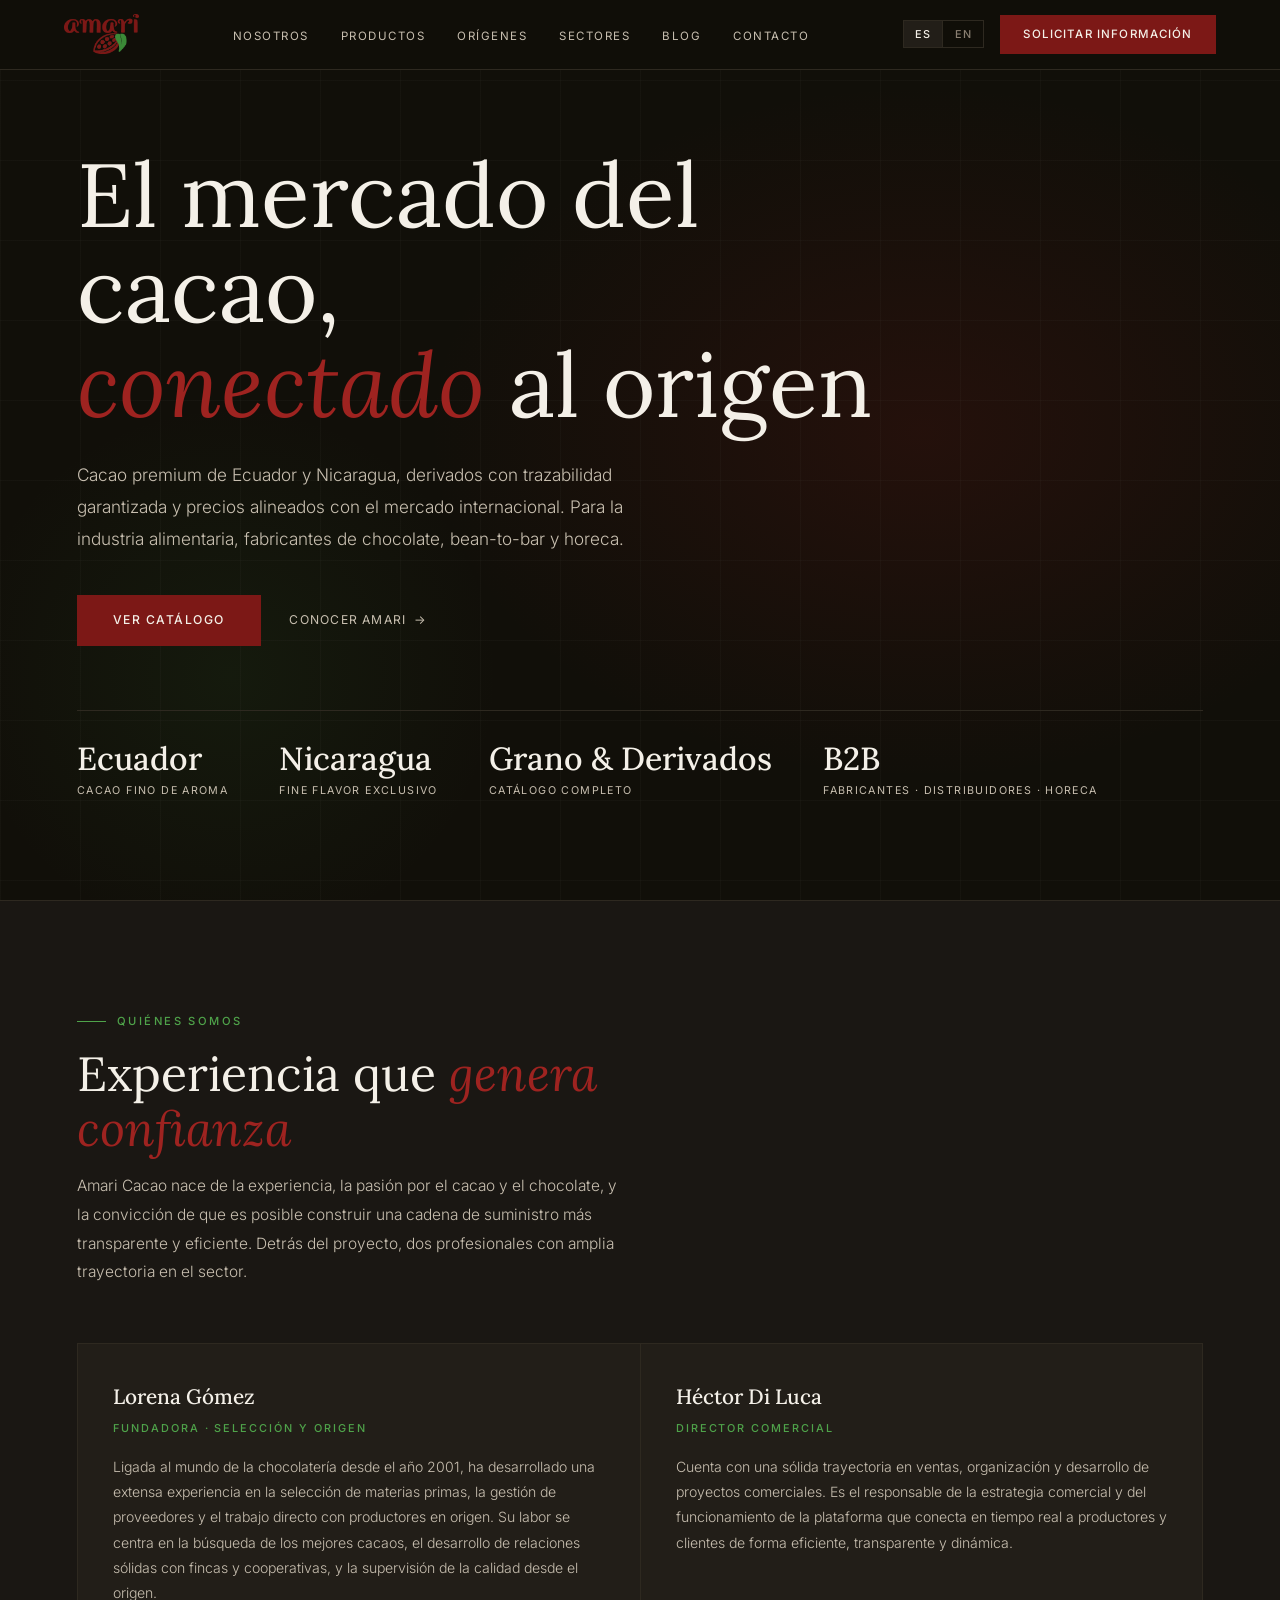
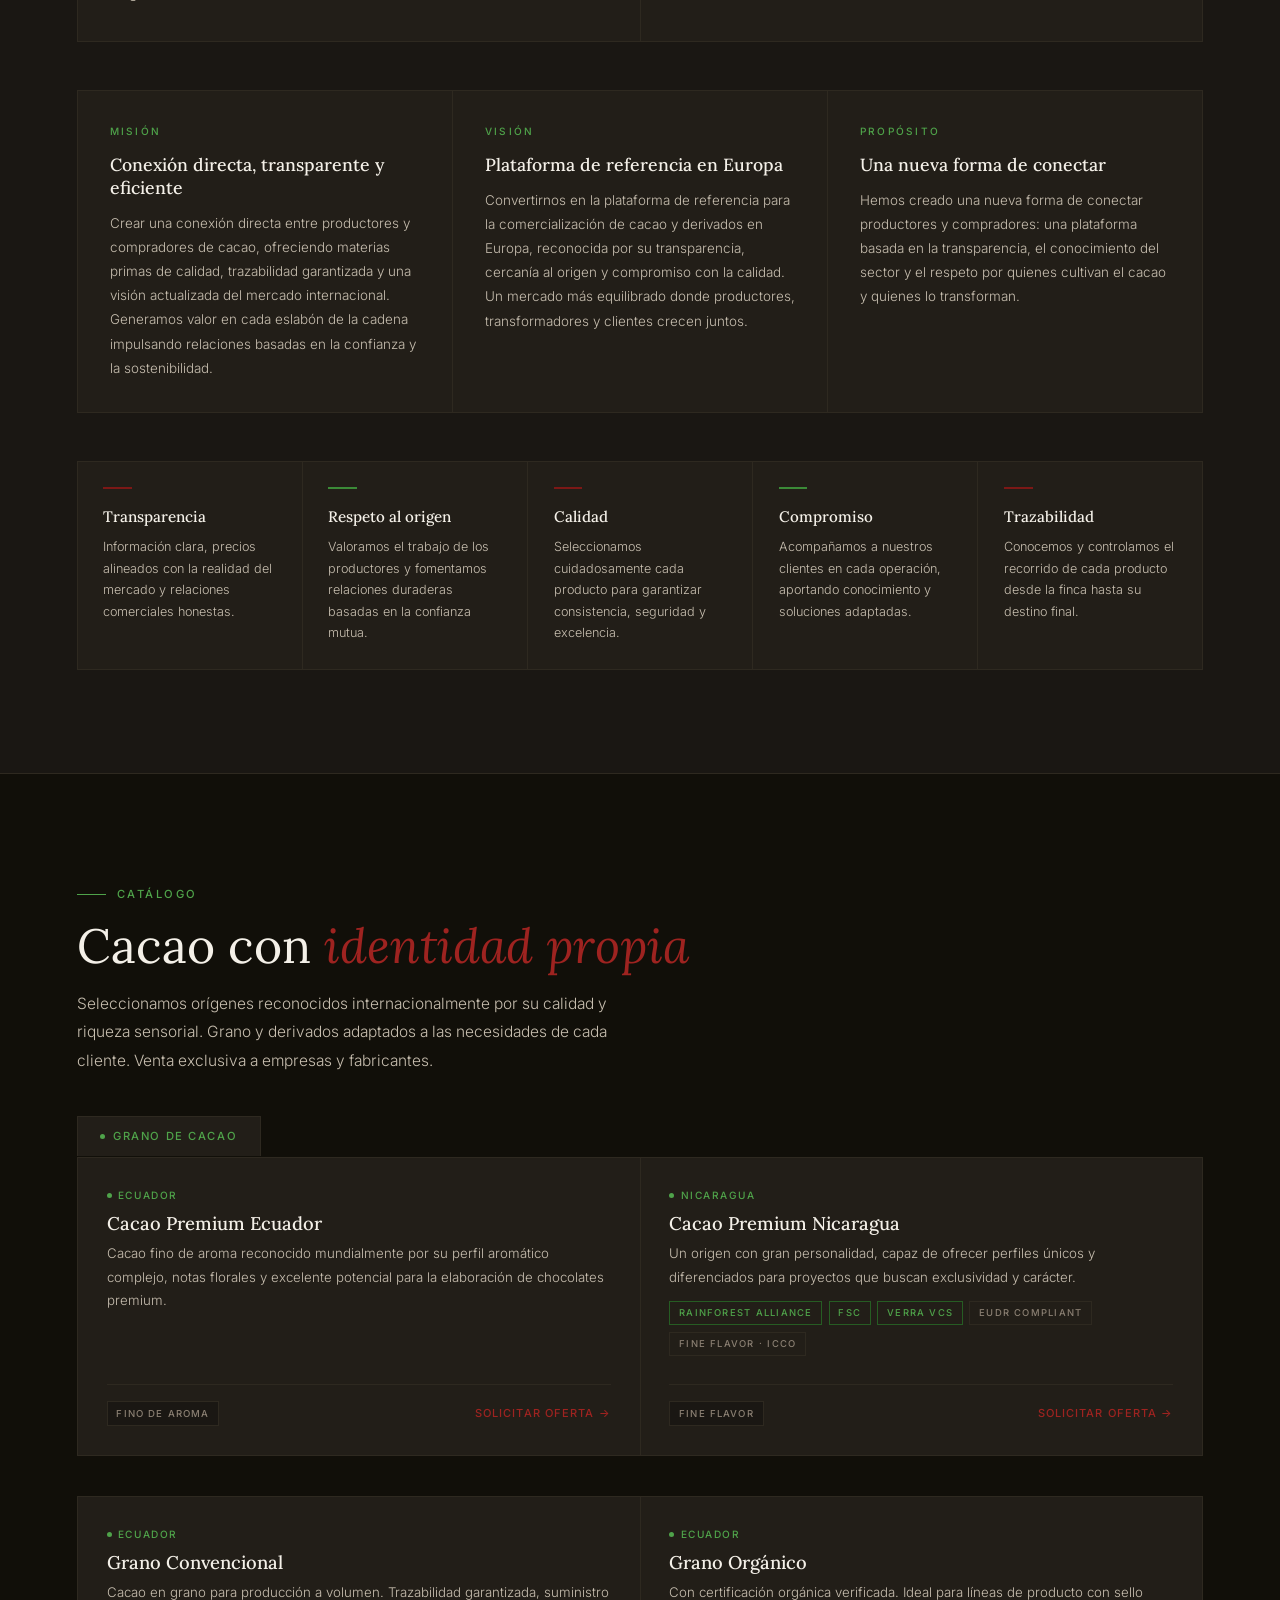
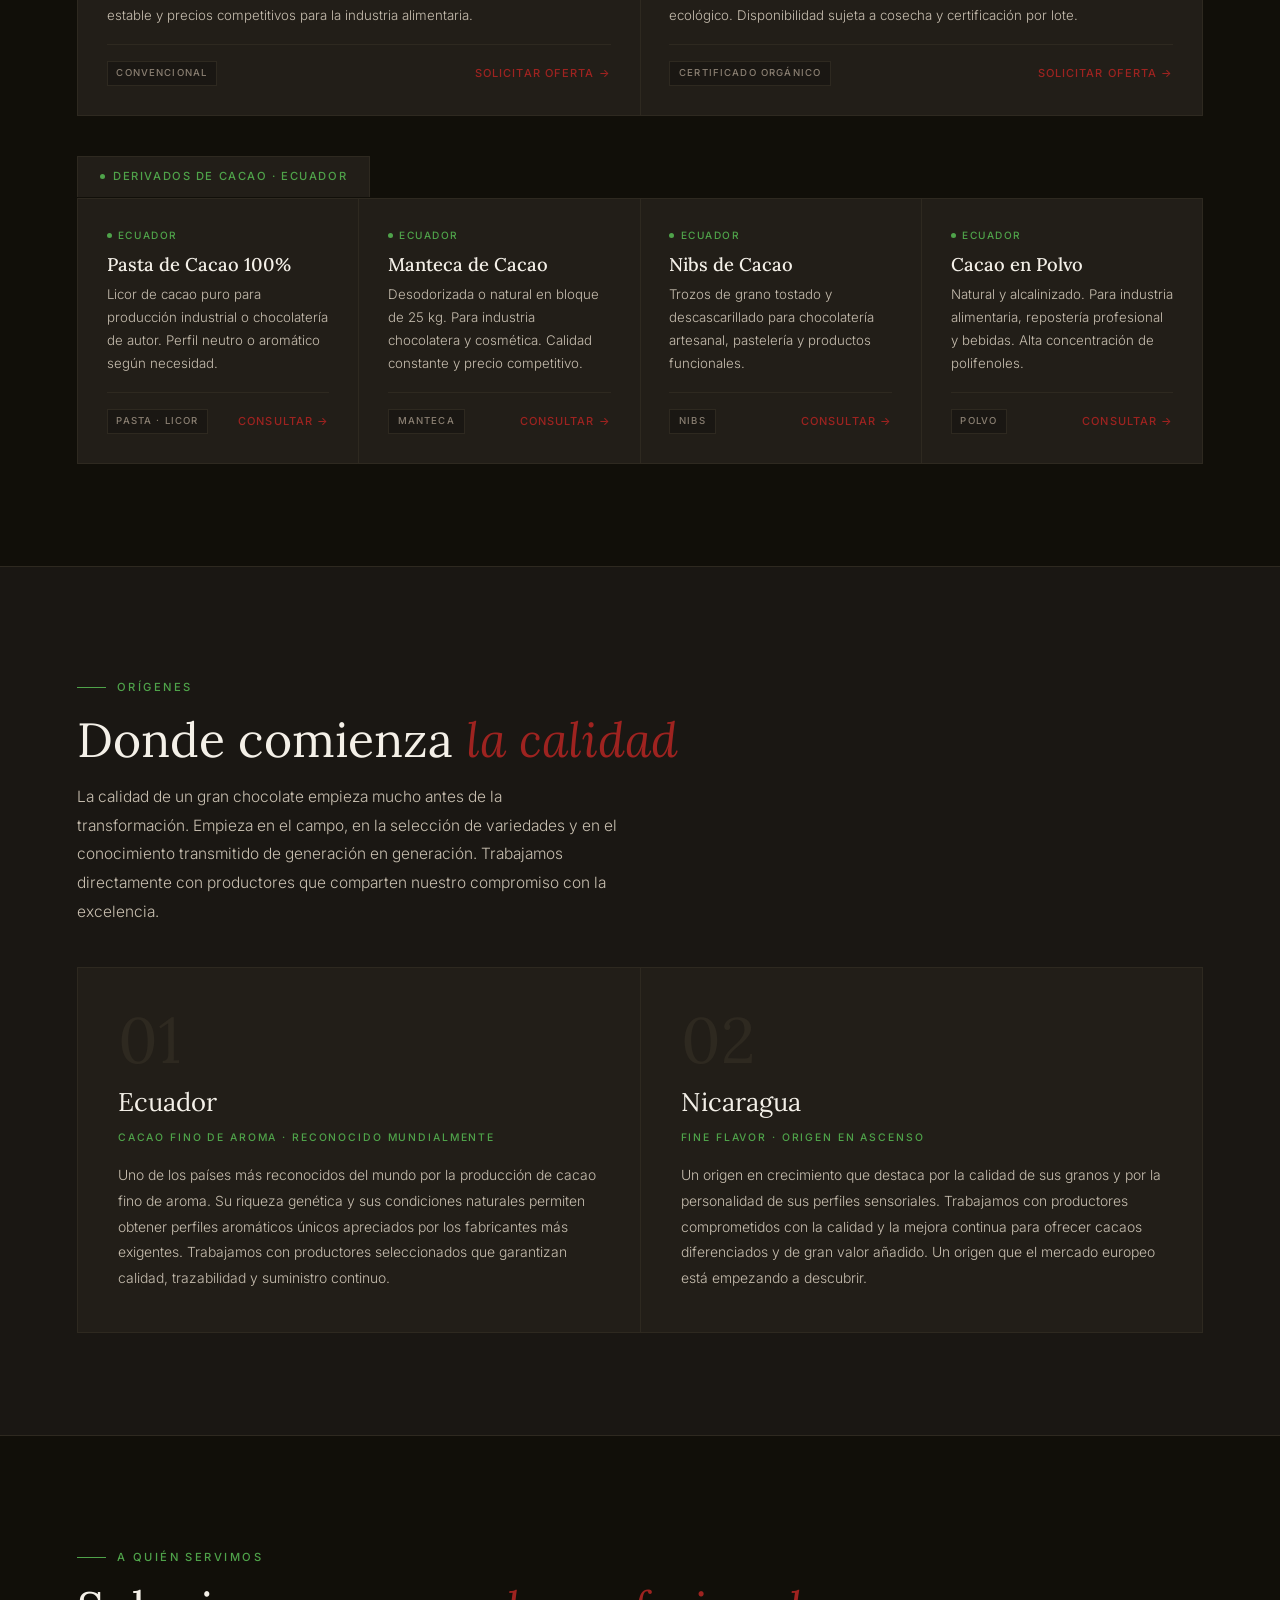
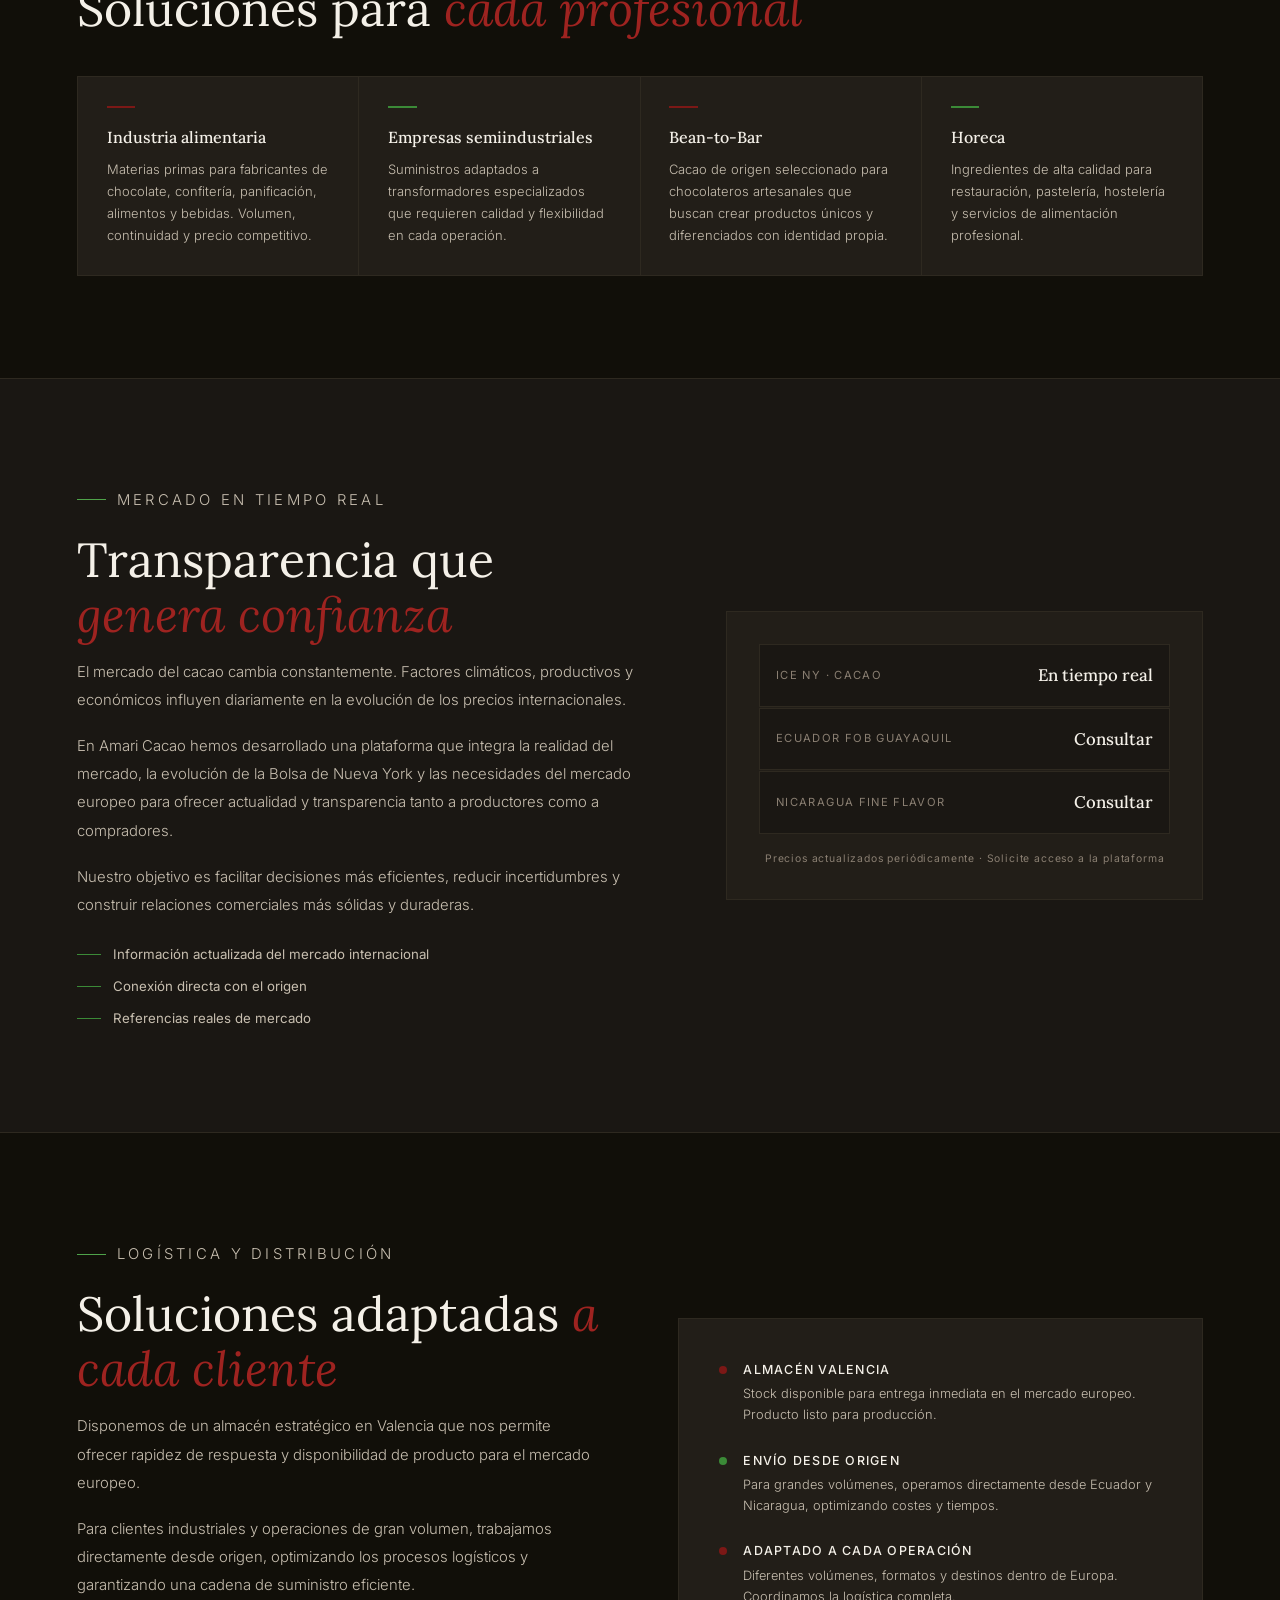
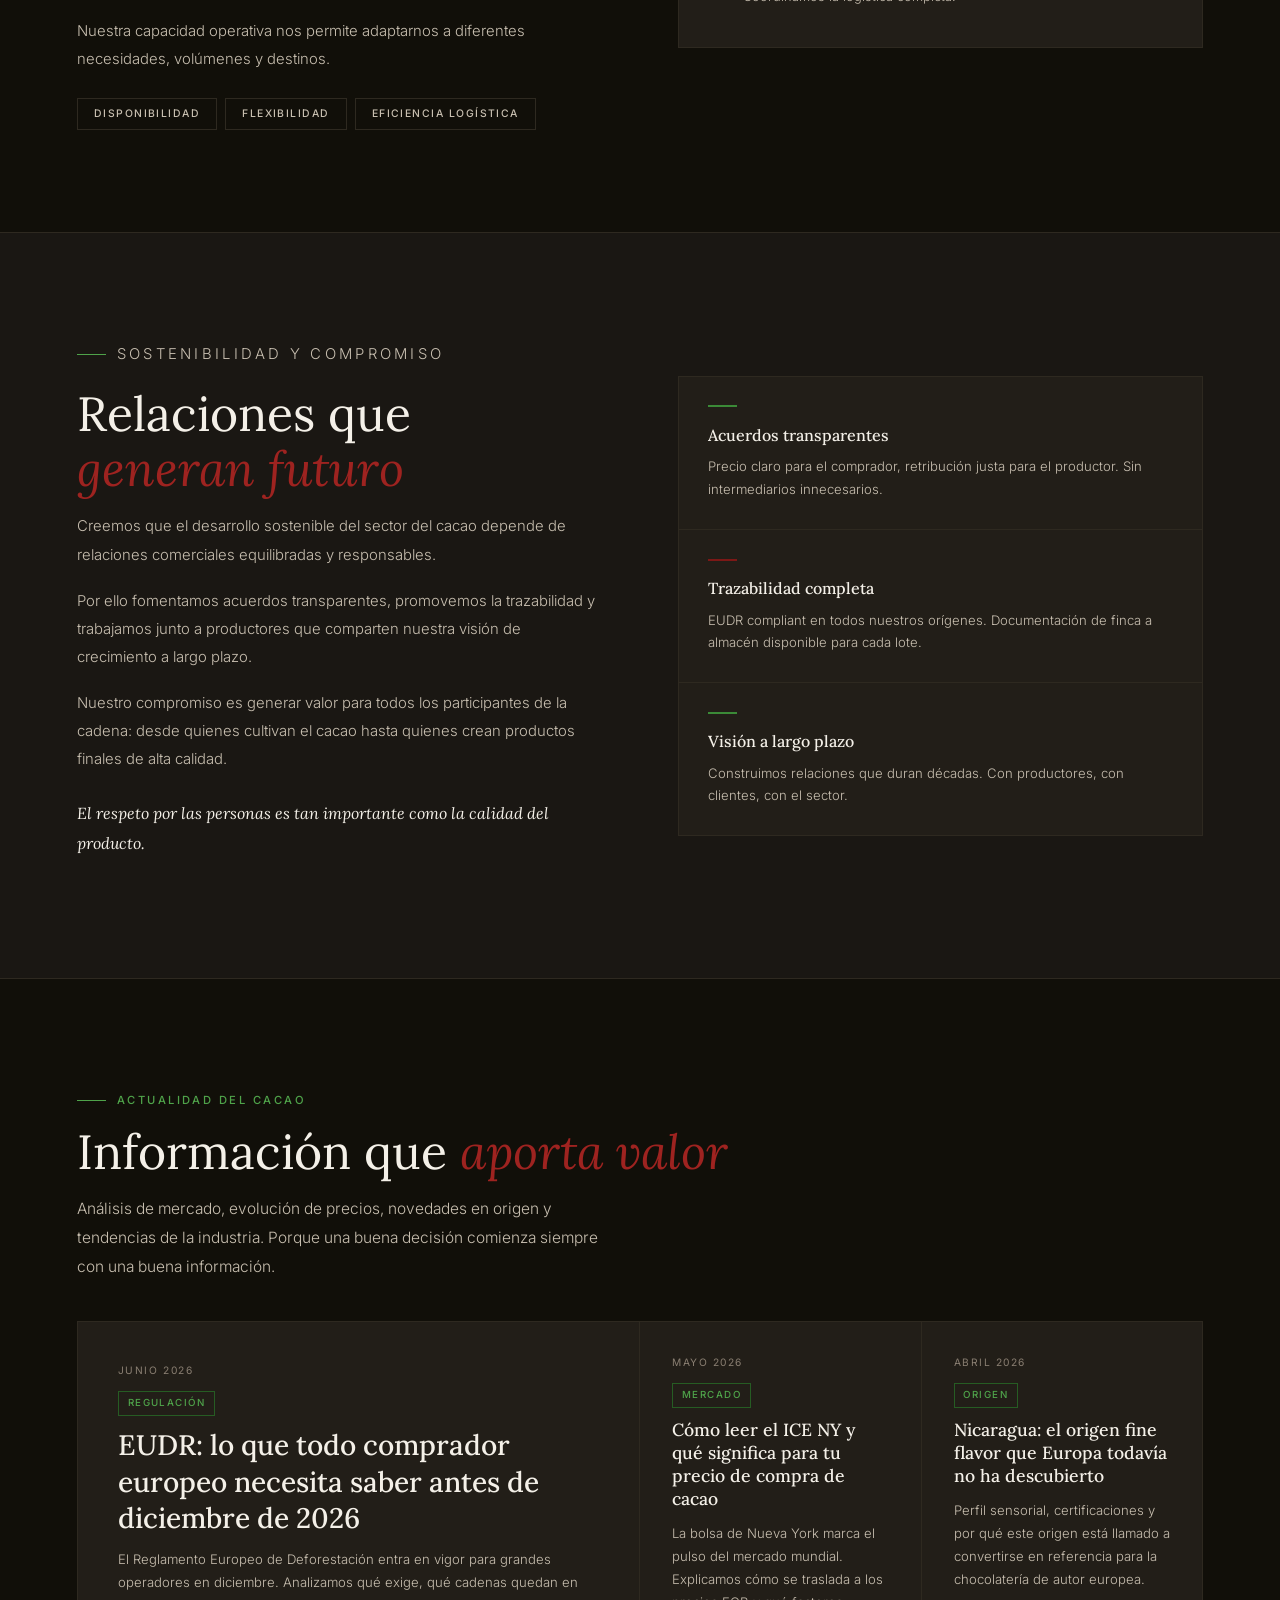
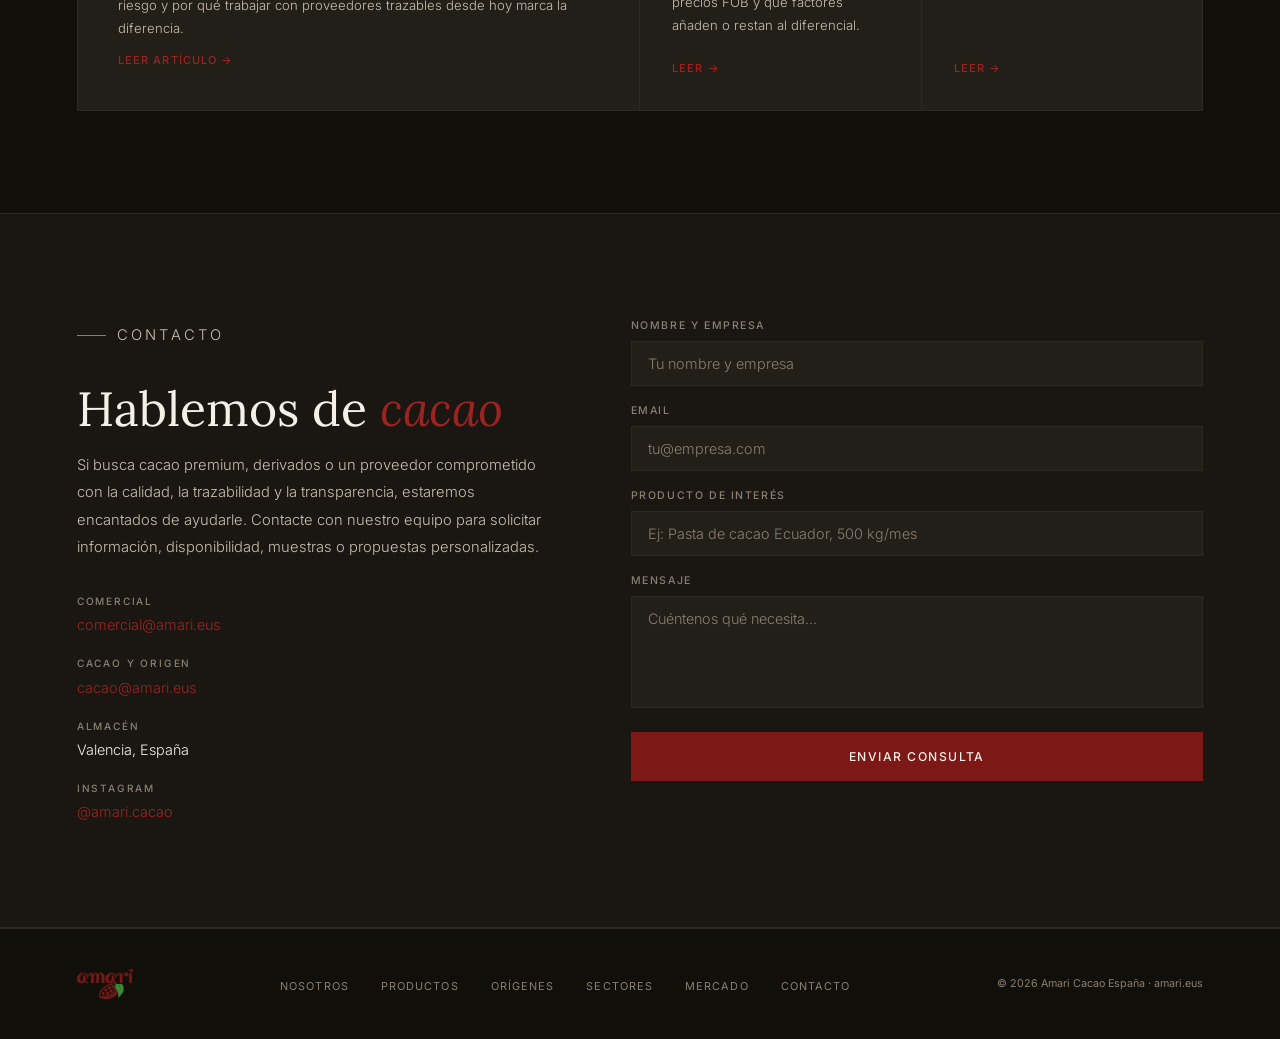
==== index.html @ 9e73a33e "Update index.html" ====
<!DOCTYPE html>
<html lang="es">
<head>
  <meta charset="UTF-8" />
  <meta name="viewport" content="width=device-width, initial-scale=1.0" />
  <title>Amari Cacao — El mercado del cacao, conectado al origen</title>
  <link rel="preconnect" href="https://fonts.googleapis.com" />
  <link rel="preconnect" href="https://fonts.gstatic.com" crossorigin />
  <link href="https://fonts.googleapis.com/css2?family=Lora:ital,wght@0,400;0,500;0,600;1,400;1,500&family=Inter:wght@300;400;500&display=swap" rel="stylesheet" />
  <style>
    :root {
      --rojo:   #7c1816;
      --rojo-v: #9e2320;
      --verde:  #3b8a37;
      --verde-v:#4fa34a;
      --verde-d:#265c23;
      --bg1:    #110f09;
      --bg2:    #1a1713;
      --bg3:    #221e18;
      --br:     #2e2920;
      --t1:     #f4f0e8;
      --t2:     #c8bfb0;
      --t3:     #8a7f72;
      --serif:  'Lora', Georgia, serif;
      --sans:   'Inter', system-ui, sans-serif;
    }
    html,body{margin:0;padding:0;background-color:#110f09!important;color:#f4f0e8;font-family:'Inter',system-ui,sans-serif;font-size:16px;line-height:1.7;-webkit-font-smoothing:antialiased;}
    *,*::before,*::after{box-sizing:border-box;margin:0;padding:0;}
    html{scroll-behavior:smooth;}
    img{display:block;max-width:100%;}
    a{color:inherit;text-decoration:none;}

    /* NAV */
    nav{position:fixed;top:0;left:0;right:0;z-index:100;display:flex;align-items:center;justify-content:space-between;padding:0.9rem clamp(1.5rem,5vw,4rem);background-color:rgba(17,15,9,0.96);backdrop-filter:blur(14px);-webkit-backdrop-filter:blur(14px);border-bottom:1px solid #2e2920;}
    .nav-logo img{height:40px;width:auto;}
    .nav-links{display:flex;gap:2rem;list-style:none;}
    .nav-links a{font-size:0.72rem;font-weight:400;letter-spacing:0.13em;text-transform:uppercase;color:#c8bfb0;transition:color 0.2s;}
    .nav-links a:hover{color:#f4f0e8;}
    .nav-right{display:flex;align-items:center;gap:1rem;}
    .nav-cta{font-size:0.72rem;font-weight:500;letter-spacing:0.1em;text-transform:uppercase;padding:0.55rem 1.4rem;background-color:#7c1816;color:#f4f0e8;border:1px solid #7c1816;transition:background-color 0.2s;cursor:pointer;}
    .nav-cta:hover{background-color:#9e2320;border-color:#9e2320;}

    /* LANG TOGGLE */
    .lang-toggle{display:flex;align-items:center;gap:0;border:1px solid #2e2920;overflow:hidden;}
    .lang-btn{font-size:0.68rem;font-weight:500;letter-spacing:0.1em;padding:0.38rem 0.7rem;background:transparent;color:#8a7f72;border:none;cursor:pointer;font-family:'Inter',system-ui,sans-serif;transition:color 0.15s,background-color 0.15s;}
    .lang-btn.active{background:#221e18;color:#f4f0e8;}
    .lang-btn:first-child{border-right:1px solid #2e2920;}

    /* HERO */
    #hero{min-height:100vh;display:grid;place-items:center;padding:8rem clamp(1.5rem,6vw,6rem) 5rem;background-color:#110f09;position:relative;overflow:hidden;}
    #hero::before{content:'';position:absolute;inset:0;background:radial-gradient(ellipse 55% 55% at 72% 48%,rgba(124,24,22,0.18) 0%,transparent 70%),radial-gradient(ellipse 35% 50% at 18% 75%,rgba(59,138,55,0.09) 0%,transparent 60%);pointer-events:none;}
    #hero::after{content:'';position:absolute;inset:0;background-image:linear-gradient(rgba(244,240,232,0.022) 1px,transparent 1px),linear-gradient(90deg,rgba(244,240,232,0.022) 1px,transparent 1px);background-size:80px 80px;pointer-events:none;}
    .hero-in{position:relative;z-index:1;max-width:1200px;width:100%;}
    .eyebrow{display:inline-flex;align-items:center;gap:0.7rem;font-size:0.7rem;font-weight:500;letter-spacing:0.22em;text-transform:uppercase;color:#4fa34a;margin-bottom:0.9rem;}
    .eyebrow::before{content:'';display:block;width:1.8rem;height:1px;background:#4fa34a;}
    h1{font-family:'Lora',Georgia,serif;font-size:clamp(2.8rem,7vw,6rem);font-weight:400;line-height:1.06;color:#f4f0e8;margin-bottom:1.6rem;max-width:16ch;}
    h1 em{font-style:italic;color:#9e2320;}
    .hero-sub{font-size:clamp(0.95rem,1.4vw,1.08rem);font-weight:300;color:#c8bfb0;max-width:52ch;line-height:1.85;margin-bottom:2.5rem;}
    .hero-btns{display:flex;align-items:center;gap:1.8rem;flex-wrap:wrap;margin-bottom:4rem;}
    .btn-p{display:inline-block;font-size:0.76rem;font-weight:500;letter-spacing:0.12em;text-transform:uppercase;padding:0.9rem 2.2rem;background-color:#7c1816;color:#f4f0e8;border:1px solid #7c1816;transition:background-color 0.2s;cursor:pointer;}
    .btn-p:hover{background-color:#9e2320;border-color:#9e2320;}
    .btn-s{display:inline-flex;align-items:center;gap:0.5rem;font-size:0.76rem;font-weight:400;letter-spacing:0.1em;text-transform:uppercase;color:#c8bfb0;transition:color 0.2s;}
    .btn-s:hover{color:#f4f0e8;}
    .btn-s::after{content:'→';}
    .hero-datos{display:flex;gap:clamp(2rem,4vw,4rem);padding-top:2rem;border-top:1px solid #2e2920;flex-wrap:wrap;}
    .dato-n{font-family:'Lora',Georgia,serif;font-size:clamp(1.4rem,2.5vw,2rem);font-weight:500;color:#f4f0e8;line-height:1;}
    .dato-l{font-size:0.67rem;font-weight:400;letter-spacing:0.13em;text-transform:uppercase;color:#c8bfb0;margin-top:0.4rem;}

    /* LAYOUT */
    section{padding:clamp(4rem,8vw,7rem) clamp(1.5rem,6vw,6rem);}
    .inn{max-width:1200px;margin:0 auto;}
    .st{font-family:'Lora',Georgia,serif;font-size:clamp(1.9rem,3.8vw,3rem);font-weight:400;line-height:1.15;color:#f4f0e8;margin-bottom:1rem;}
    .st em{font-style:italic;color:#9e2320;}
    .sb{font-size:0.97rem;font-weight:300;color:#c8bfb0;max-width:54ch;line-height:1.85;margin-bottom:2.5rem;}

    /* QUIÉNES SOMOS */
    #quienes{background-color:#1a1713;border-top:1px solid #2e2920;border-bottom:1px solid #2e2920;}
    .equipo-grid{display:grid;grid-template-columns:1fr 1fr;gap:1px;background:#2e2920;border:1px solid #2e2920;margin-bottom:3rem;}
    .equipo-card{background:#221e18;padding:2.2rem;}
    .equipo-nombre{font-family:'Lora',Georgia,serif;font-size:1.3rem;font-weight:500;color:#f4f0e8;margin-bottom:0.3rem;}
    .equipo-rol{font-size:0.68rem;font-weight:500;letter-spacing:0.18em;text-transform:uppercase;color:#4fa34a;margin-bottom:1rem;}
    .equipo-bio{font-size:0.88rem;font-weight:300;color:#c8bfb0;line-height:1.8;}
    .mvv-grid{display:grid;grid-template-columns:repeat(3,1fr);gap:1px;background:#2e2920;border:1px solid #2e2920;margin-bottom:3rem;}
    .mvv-card{background:#221e18;padding:2rem;}
    .mvv-tag{font-size:0.63rem;font-weight:500;letter-spacing:0.22em;text-transform:uppercase;color:#4fa34a;margin-bottom:0.85rem;display:block;}
    .mvv-card h3{font-family:'Lora',Georgia,serif;font-size:1.1rem;font-weight:500;color:#f4f0e8;margin-bottom:0.7rem;line-height:1.3;}
    .mvv-card p{font-size:0.84rem;font-weight:300;color:#c8bfb0;line-height:1.8;}
    .valores-grid{display:grid;grid-template-columns:repeat(5,1fr);gap:1px;background:#2e2920;border:1px solid #2e2920;}
    .valor{background:#221e18;padding:1.6rem;}
    .valor-line{width:1.8rem;height:2px;margin-bottom:0.9rem;}
    .valor h4{font-family:'Lora',Georgia,serif;font-size:0.95rem;font-weight:500;color:#f4f0e8;margin-bottom:0.4rem;}
    .valor p{font-size:0.79rem;font-weight:300;color:#c8bfb0;line-height:1.7;}

    /* PRODUCTOS */
    #productos{background-color:#110f09;}
    .prod-label{padding:0.65rem 1.4rem;font-size:0.7rem;font-weight:500;letter-spacing:0.14em;text-transform:uppercase;color:#4fa34a;background:#221e18;display:inline-flex;align-items:center;gap:0.5rem;border:1px solid #2e2920;border-bottom:none;}
    .prod-label::before{content:'';display:block;width:5px;height:5px;border-radius:50%;background:#4fa34a;}
    .prod-grid{display:grid;gap:1px;background:#2e2920;border:1px solid #2e2920;}
    .prod-grid-2{grid-template-columns:repeat(2,1fr);}
    .prod-grid-4{grid-template-columns:repeat(4,1fr);}
    .prod-card{background:#221e18;display:flex;flex-direction:column;padding:1.8rem;transition:background-color 0.2s;}
    .prod-card:hover{background:#2c261f;}
    .prod-origen{display:inline-flex;align-items:center;gap:0.4rem;font-size:0.63rem;font-weight:500;letter-spacing:0.15em;text-transform:uppercase;color:#4fa34a;margin-bottom:0.5rem;}
    .prod-origen::before{content:'';display:block;width:5px;height:5px;border-radius:50%;background:#4fa34a;}
    .prod-nombre{font-family:'Lora',Georgia,serif;font-size:1.15rem;font-weight:500;color:#f4f0e8;line-height:1.2;margin-bottom:0.5rem;}
    .prod-desc{font-size:0.83rem;font-weight:300;color:#c8bfb0;line-height:1.75;flex:1;}
    .prod-certs{display:flex;flex-wrap:wrap;gap:0.4rem;margin:0.75rem 0;}
    .cert{font-size:0.59rem;font-weight:500;letter-spacing:0.13em;text-transform:uppercase;padding:0.2rem 0.55rem;border:1px solid #2e2920;color:#8a7f72;}
    .cert.v{border-color:#265c23;color:#4fa34a;}
    .prod-foot{display:flex;align-items:center;justify-content:space-between;margin-top:1rem;padding-top:1rem;border-top:1px solid #2e2920;}
    .prod-tag{font-size:0.6rem;font-weight:500;letter-spacing:0.12em;text-transform:uppercase;color:#8a7f72;background:#1a1713;padding:0.22rem 0.55rem;border:1px solid #2e2920;}
    .prod-link{font-size:0.69rem;font-weight:500;letter-spacing:0.1em;text-transform:uppercase;color:#9e2320;transition:color 0.2s;}
    .prod-link:hover{color:#f4f0e8;}
    .mb1{margin-bottom:1px;}
    .mb3{margin-bottom:2.5rem;}

    /* ORÍGENES */
    #origenes{background-color:#1a1713;border-top:1px solid #2e2920;border-bottom:1px solid #2e2920;}
    .origenes-grid{display:grid;grid-template-columns:1fr 1fr;gap:1px;background:#2e2920;border:1px solid #2e2920;}
    .origen-card{background:#221e18;padding:2.5rem;}
    .origen-num{font-family:'Lora',Georgia,serif;font-size:4rem;font-weight:300;color:#2e2920;line-height:1;margin-bottom:0.5rem;}
    .origen-pais{font-family:'Lora',Georgia,serif;font-size:1.6rem;font-weight:400;color:#f4f0e8;margin-bottom:0.4rem;}
    .origen-tag{font-size:0.65rem;font-weight:500;letter-spacing:0.18em;text-transform:uppercase;color:#4fa34a;margin-bottom:1rem;display:block;}
    .origen-desc{font-size:0.87rem;font-weight:300;color:#c8bfb0;line-height:1.85;}

    /* SECTORES */
    #sectores{background-color:#110f09;}
    .sectores-grid{display:grid;grid-template-columns:repeat(4,1fr);gap:1px;background:#2e2920;border:1px solid #2e2920;}
    .sector{background:#221e18;padding:1.8rem;}
    .sector-line{width:1.8rem;height:2px;margin-bottom:1rem;}
    .sector h4{font-family:'Lora',Georgia,serif;font-size:1rem;font-weight:500;color:#f4f0e8;margin-bottom:0.4rem;}
    .sector p{font-size:0.81rem;font-weight:300;color:#c8bfb0;line-height:1.7;}

    /* MERCADO */
    #mercado{background-color:#1a1713;border-top:1px solid #2e2920;border-bottom:1px solid #2e2920;}
    .mercado-grid{display:grid;grid-template-columns:1.2fr 1fr;gap:clamp(2rem,6vw,5rem);align-items:center;}
    .mercado-txt p{font-size:0.93rem;font-weight:300;color:#c8bfb0;line-height:1.9;margin-bottom:1.1rem;}
    .mercado-bullets{display:flex;flex-direction:column;gap:0.6rem;margin-top:1.5rem;}
    .mercado-bullet{display:flex;align-items:center;gap:0.75rem;font-size:0.83rem;font-weight:400;color:#c8bfb0;}
    .mercado-bullet::before{content:'';display:block;width:1.5rem;height:1px;background:#3b8a37;flex-shrink:0;}
    .mercado-visual{background:#221e18;border:1px solid #2e2920;padding:2rem;}
    .ticker-row{display:flex;align-items:center;justify-content:space-between;padding:1rem;background:#1a1713;border:1px solid #2e2920;margin-bottom:1px;}
    .ticker-label{font-size:0.7rem;font-weight:400;letter-spacing:0.12em;text-transform:uppercase;color:#8a7f72;}
    .ticker-val{font-family:'Lora',Georgia,serif;font-size:1.05rem;font-weight:500;color:#f4f0e8;}
    .ticker-note{font-size:0.65rem;color:#8a7f72;margin-top:1rem;text-align:center;letter-spacing:0.08em;}

    /* LOGÍSTICA */
    #logistica{background-color:#110f09;}
    .logistica-grid{display:grid;grid-template-columns:1fr 1fr;gap:clamp(2rem,6vw,5rem);align-items:center;}
    .logistica-txt p{font-size:0.93rem;font-weight:300;color:#c8bfb0;line-height:1.9;margin-bottom:1.1rem;}
    .logistica-pills{display:flex;gap:0.5rem;flex-wrap:wrap;margin-top:1.5rem;}
    .pill{font-size:0.65rem;font-weight:500;letter-spacing:0.14em;text-transform:uppercase;padding:0.4rem 1rem;border:1px solid #2e2920;color:#c8bfb0;}
    .logistica-visual{background:#221e18;border:1px solid #2e2920;padding:2.5rem;display:flex;flex-direction:column;gap:1.5rem;}
    .log-item{display:flex;gap:1rem;align-items:flex-start;}
    .log-dot{width:8px;height:8px;border-radius:50%;flex-shrink:0;margin-top:0.45rem;}
    .log-txt h5{font-size:0.78rem;font-weight:500;letter-spacing:0.1em;text-transform:uppercase;color:#f4f0e8;margin-bottom:0.2rem;}
    .log-txt p{font-size:0.8rem;font-weight:300;color:#c8bfb0;line-height:1.65;}

    /* SOSTENIBILIDAD */
    #sostenibilidad{background-color:#1a1713;border-top:1px solid #2e2920;border-bottom:1px solid #2e2920;}
    .sost-grid{display:grid;grid-template-columns:1fr 1fr;gap:clamp(2rem,6vw,5rem);align-items:center;}
    .sost-txt p{font-size:0.93rem;font-weight:300;color:#c8bfb0;line-height:1.9;margin-bottom:1.1rem;}
    .sost-items{display:flex;flex-direction:column;gap:1px;background:#2e2920;border:1px solid #2e2920;}
    .sost-item{background:#221e18;padding:1.8rem;}
    .sost-item-line{width:1.8rem;height:2px;margin-bottom:0.9rem;}
    .sost-item h5{font-family:'Lora',Georgia,serif;font-size:1rem;font-weight:500;color:#f4f0e8;margin-bottom:0.4rem;}
    .sost-item p{font-size:0.82rem;font-weight:300;color:#c8bfb0;line-height:1.7;}

    /* BLOG */
    #blog{background-color:#110f09;}
    .blog-grid{display:grid;grid-template-columns:2fr 1fr 1fr;gap:1px;background:#2e2920;border:1px solid #2e2920;}
    .blog-card{background:#221e18;padding:2rem;display:flex;flex-direction:column;gap:0.7rem;transition:background-color 0.2s;}
    .blog-card:hover{background:#2c261f;}
    .blog-card.feat{padding:2.5rem;}
    .blog-fecha{font-size:0.64rem;font-weight:400;letter-spacing:0.15em;text-transform:uppercase;color:#8a7f72;}
    .blog-cat{display:inline-block;font-size:0.61rem;font-weight:500;letter-spacing:0.15em;text-transform:uppercase;color:#4fa34a;border:1px solid #265c23;padding:0.2rem 0.55rem;align-self:flex-start;}
    .blog-titulo{font-family:'Lora',Georgia,serif;font-size:1.1rem;font-weight:500;color:#f4f0e8;line-height:1.3;}
    .blog-card.feat .blog-titulo{font-size:clamp(1.25rem,2.2vw,1.8rem);}
    .blog-ext{font-size:0.82rem;font-weight:300;color:#c8bfb0;line-height:1.75;flex:1;}
    .blog-leer{font-size:0.69rem;font-weight:500;letter-spacing:0.1em;text-transform:uppercase;color:#9e2320;display:flex;align-items:center;gap:0.4rem;margin-top:auto;transition:color 0.2s;}
    .blog-leer:hover{color:#f4f0e8;}

    /* CONTACTO */
    #contacto{background-color:#1a1713;border-top:1px solid #2e2920;border-bottom:1px solid #2e2920;}
    .contacto-grid{display:grid;grid-template-columns:1fr 1.2fr;gap:clamp(2rem,6vw,5rem);align-items:start;}
    .contacto-info p{font-size:0.92rem;font-weight:300;color:#c8bfb0;line-height:1.85;margin-bottom:2rem;}
    .c-items{display:flex;flex-direction:column;gap:1.1rem;}
    .c-item{display:flex;flex-direction:column;gap:0.2rem;}
    .c-label{font-size:0.63rem;font-weight:500;letter-spacing:0.18em;text-transform:uppercase;color:#8a7f72;}
    .c-val{font-size:0.9rem;font-weight:300;color:#f4f0e8;}
    .c-val a{color:#9e2320;transition:color 0.2s;}
    .c-val a:hover{color:#f4f0e8;}
    .fg{margin-bottom:1rem;}
    .fl{display:block;font-size:0.66rem;font-weight:500;letter-spacing:0.15em;text-transform:uppercase;color:#8a7f72;margin-bottom:0.4rem;}
    .fi,.ft{width:100%;background:#221e18;border:1px solid #2e2920;color:#f4f0e8;font-family:'Inter',system-ui,sans-serif;font-size:0.9rem;font-weight:300;padding:0.8rem 1rem;outline:none;transition:border-color 0.2s;resize:none;}
    .fi::placeholder,.ft::placeholder{color:#8a7f72;}
    .fi:focus,.ft:focus{border-color:#7c1816;}
    .ft{min-height:7rem;}
    .fsub{width:100%;font-size:0.76rem;font-weight:500;letter-spacing:0.12em;text-transform:uppercase;padding:1rem;background-color:#7c1816;color:#f4f0e8;border:1px solid #7c1816;cursor:pointer;font-family:'Inter',system-ui,sans-serif;transition:background-color 0.2s;}
    .fsub:hover{background-color:#9e2320;border-color:#9e2320;}

    /* FOOTER */
    footer{background-color:#110f09;border-top:1px solid #2e2920;padding:2.5rem clamp(1.5rem,6vw,6rem);}
    .footer-in{max-width:1200px;margin:0 auto;display:flex;align-items:center;justify-content:space-between;gap:2rem;flex-wrap:wrap;}
    .footer-logo img{height:30px;width:auto;}
    .footer-links{display:flex;gap:2rem;list-style:none;}
    .footer-links a{font-size:0.68rem;font-weight:400;letter-spacing:0.1em;text-transform:uppercase;color:#8a7f72;transition:color 0.2s;}
    .footer-links a:hover{color:#f4f0e8;}
    .footer-copy{font-size:0.67rem;color:#8a7f72;}

    /* RESPONSIVE */
    @media(max-width:1000px){
      .mercado-grid,.logistica-grid,.sost-grid{grid-template-columns:1fr;}
      .valores-grid{grid-template-columns:repeat(3,1fr);}
      .sectores-grid{grid-template-columns:repeat(2,1fr);}
      .prod-grid-4{grid-template-columns:repeat(2,1fr);}
    }
    @media(max-width:900px){
      .equipo-grid,.mvv-grid,.origenes-grid,.contacto-grid{grid-template-columns:1fr;}
      .prod-grid-2{grid-template-columns:1fr;}
    }
    @media(max-width:600px){
      .nav-links{display:none;}
      .prod-grid-4,.valores-grid,.sectores-grid{grid-template-columns:1fr;}
      .hero-datos{gap:1.5rem;}
      .footer-in{flex-direction:column;text-align:center;}
      .footer-links{flex-wrap:wrap;justify-content:center;}
    }
    @media(prefers-reduced-motion:no-preference){
      .fa{opacity:0;transform:translateY(0.9rem);transition:opacity 0.6s ease,transform 0.6s ease;}
      .fa.vis{opacity:1;transform:none;}
    }
  </style>
</head>
<body>

  <nav>
    <a href="#hero" class="nav-logo"><img src="[data-uri]" alt="Amari Cacao" /></a>
    <ul class="nav-links">
      <li><a href="#quienes" data-i18n="nav.about">Nosotros</a></li>
      <li><a href="#productos" data-i18n="nav.products">Productos</a></li>
      <li><a href="#origenes" data-i18n="nav.origins">Orígenes</a></li>
      <li><a href="#sectores" data-i18n="nav.sectors">Sectores</a></li>
      <li><a href="#blog" data-i18n="nav.blog">Blog</a></li>
      <li><a href="#contacto" data-i18n="nav.contact">Contacto</a></li>
    </ul>
    <div class="nav-right">
      <div class="lang-toggle">
        <button class="lang-btn active" onclick="setLang('es')">ES</button>
        <button class="lang-btn" onclick="setLang('en')">EN</button>
      </div>
      <a href="#contacto" class="nav-cta" data-i18n="nav.cta">Solicitar información</a>
    </div>
  </nav>

  <!-- HERO -->
  <section id="hero">
    <div class="hero-in">
      <h1 data-i18n="hero.title">El mercado del cacao,<br /><em>conectado</em> al origen</h1>
      <p class="hero-sub" data-i18n="hero.sub">Cacao premium de Ecuador y Nicaragua, derivados con trazabilidad garantizada y precios alineados con el mercado internacional. Para la industria alimentaria, fabricantes de chocolate, bean-to-bar y horeca.</p>
      <div class="hero-btns">
        <a href="#productos" class="btn-p" data-i18n="hero.btn1">Ver catálogo</a>
        <a href="#quienes" class="btn-s" data-i18n="hero.btn2">Conocer Amari</a>
      </div>
      <div class="hero-datos">
        <div><div class="dato-n">Ecuador</div><div class="dato-l" data-i18n="hero.d1">Cacao fino de aroma</div></div>
        <div><div class="dato-n">Nicaragua</div><div class="dato-l" data-i18n="hero.d2">Fine Flavor exclusivo</div></div>
        <div><div class="dato-n" data-i18n="hero.d3n">Grano &amp; Derivados</div><div class="dato-l" data-i18n="hero.d3l">Catálogo completo</div></div>
        <div><div class="dato-n">B2B</div><div class="dato-l" data-i18n="hero.d4">Fabricantes · Distribuidores · Horeca</div></div>
      </div>
    </div>
  </section>

  <!-- QUIÉNES SOMOS -->
  <section id="quienes">
    <div class="inn">
      <div class="fa" style="max-width:65ch;margin-bottom:3.5rem;">
        <p class="eyebrow" data-i18n="about.eyebrow">Quiénes somos</p>
        <h2 class="st" data-i18n="about.title">Experiencia que <em>genera confianza</em></h2>
        <p class="sb" data-i18n="about.intro">Amari Cacao nace de la experiencia, la pasión por el cacao y el chocolate, y la convicción de que es posible construir una cadena de suministro más transparente y eficiente. Detrás del proyecto, dos profesionales con amplia trayectoria en el sector.</p>
      </div>
      <div class="equipo-grid fa">
        <div class="equipo-card">
          <div class="equipo-nombre">Lorena Gómez</div>
          <div class="equipo-rol" data-i18n="about.lorena.role">Fundadora · Selección y origen</div>
          <p class="equipo-bio" data-i18n="about.lorena.bio">Ligada al mundo de la chocolatería desde el año 2001, ha desarrollado una extensa experiencia en la selección de materias primas, la gestión de proveedores y el trabajo directo con productores en origen. Su labor se centra en la búsqueda de los mejores cacaos, el desarrollo de relaciones sólidas con fincas y cooperativas, y la supervisión de la calidad desde el origen.</p>
        </div>
        <div class="equipo-card">
          <div class="equipo-nombre">Héctor Di Luca</div>
          <div class="equipo-rol" data-i18n="about.hector.role">Director Comercial</div>
          <p class="equipo-bio" data-i18n="about.hector.bio">Cuenta con una sólida trayectoria en ventas, organización y desarrollo de proyectos comerciales. Es el responsable de la estrategia comercial y del funcionamiento de la plataforma que conecta en tiempo real a productores y clientes de forma eficiente, transparente y dinámica.</p>
        </div>
      </div>
      <div class="mvv-grid fa">
        <div class="mvv-card">
          <span class="mvv-tag" data-i18n="mvv.mission.tag">Misión</span>
          <h3 data-i18n="mvv.mission.title">Conexión directa, transparente y eficiente</h3>
          <p data-i18n="mvv.mission.text">Crear una conexión directa entre productores y compradores de cacao, ofreciendo materias primas de calidad, trazabilidad garantizada y una visión actualizada del mercado internacional. Generamos valor en cada eslabón de la cadena impulsando relaciones basadas en la confianza y la sostenibilidad.</p>
        </div>
        <div class="mvv-card">
          <span class="mvv-tag" data-i18n="mvv.vision.tag">Visión</span>
          <h3 data-i18n="mvv.vision.title">Plataforma de referencia en Europa</h3>
          <p data-i18n="mvv.vision.text">Convertirnos en la plataforma de referencia para la comercialización de cacao y derivados en Europa, reconocida por su transparencia, cercanía al origen y compromiso con la calidad. Un mercado más equilibrado donde productores, transformadores y clientes crecen juntos.</p>
        </div>
        <div class="mvv-card">
          <span class="mvv-tag" data-i18n="mvv.purpose.tag">Propósito</span>
          <h3 data-i18n="mvv.purpose.title">Una nueva forma de conectar</h3>
          <p data-i18n="mvv.purpose.text">Hemos creado una nueva forma de conectar productores y compradores: una plataforma basada en la transparencia, el conocimiento del sector y el respeto por quienes cultivan el cacao y quienes lo transforman.</p>
        </div>
      </div>
      <div class="valores-grid fa">
        <div class="valor"><div class="valor-line" style="background:#7c1816;"></div><h4 data-i18n="val.1.title">Transparencia</h4><p data-i18n="val.1.text">Información clara, precios alineados con la realidad del mercado y relaciones comerciales honestas.</p></div>
        <div class="valor"><div class="valor-line" style="background:#3b8a37;"></div><h4 data-i18n="val.2.title">Respeto al origen</h4><p data-i18n="val.2.text">Valoramos el trabajo de los productores y fomentamos relaciones duraderas basadas en la confianza mutua.</p></div>
        <div class="valor"><div class="valor-line" style="background:#7c1816;"></div><h4 data-i18n="val.3.title">Calidad</h4><p data-i18n="val.3.text">Seleccionamos cuidadosamente cada producto para garantizar consistencia, seguridad y excelencia.</p></div>
        <div class="valor"><div class="valor-line" style="background:#3b8a37;"></div><h4 data-i18n="val.4.title">Compromiso</h4><p data-i18n="val.4.text">Acompañamos a nuestros clientes en cada operación, aportando conocimiento y soluciones adaptadas.</p></div>
        <div class="valor"><div class="valor-line" style="background:#7c1816;"></div><h4 data-i18n="val.5.title">Trazabilidad</h4><p data-i18n="val.5.text">Conocemos y controlamos el recorrido de cada producto desde la finca hasta su destino final.</p></div>
      </div>
    </div>
  </section>

  <!-- PRODUCTOS -->
  <section id="productos">
    <div class="inn">
      <div class="fa" style="margin-bottom:2.5rem;">
        <p class="eyebrow" data-i18n="prod.eyebrow">Catálogo</p>
        <h2 class="st" data-i18n="prod.title">Cacao con <em>identidad propia</em></h2>
        <p class="sb" data-i18n="prod.intro">Seleccionamos orígenes reconocidos internacionalmente por su calidad y riqueza sensorial. Grano y derivados adaptados a las necesidades de cada cliente. Venta exclusiva a empresas y fabricantes.</p>
      </div>
      <div class="mb1"><div class="prod-label" data-i18n="prod.label1">Grano de cacao</div></div>
      <div class="prod-grid prod-grid-2 mb3 fa">
        <div class="prod-card">
          <span class="prod-origen">Ecuador</span>
          <h3 class="prod-nombre" data-i18n="p1.name">Cacao Premium Ecuador</h3>
          <p class="prod-desc" data-i18n="p1.desc">Cacao fino de aroma reconocido mundialmente por su perfil aromático complejo, notas florales y excelente potencial para la elaboración de chocolates premium.</p>
          <div class="prod-foot"><span class="prod-tag" data-i18n="p1.tag">Fino de Aroma</span><a href="#contacto" class="prod-link" data-i18n="prod.cta1">Solicitar oferta →</a></div>
        </div>
        <div class="prod-card">
          <span class="prod-origen">Nicaragua</span>
          <h3 class="prod-nombre" data-i18n="p2.name">Cacao Premium Nicaragua</h3>
          <p class="prod-desc" data-i18n="p2.desc">Un origen con gran personalidad, capaz de ofrecer perfiles únicos y diferenciados para proyectos que buscan exclusividad y carácter.</p>
          <div class="prod-certs">
            <span class="cert v">Rainforest Alliance</span>
            <span class="cert v">FSC</span>
            <span class="cert v">Verra VCS</span>
            <span class="cert">EUDR Compliant</span>
            <span class="cert">Fine Flavor · ICCO</span>
          </div>
          <div class="prod-foot"><span class="prod-tag">Fine Flavor</span><a href="#contacto" class="prod-link" data-i18n="prod.cta1">Solicitar oferta →</a></div>
        </div>
      </div>
      <div class="prod-grid prod-grid-2 mb3 fa">
        <div class="prod-card">
          <span class="prod-origen">Ecuador</span>
          <h3 class="prod-nombre" data-i18n="p3.name">Grano Convencional</h3>
          <p class="prod-desc" data-i18n="p3.desc">Cacao en grano para producción a volumen. Trazabilidad garantizada, suministro estable y precios competitivos para la industria alimentaria.</p>
          <div class="prod-foot"><span class="prod-tag" data-i18n="p3.tag">Convencional</span><a href="#contacto" class="prod-link" data-i18n="prod.cta1">Solicitar oferta →</a></div>
        </div>
        <div class="prod-card">
          <span class="prod-origen">Ecuador</span>
          <h3 class="prod-nombre" data-i18n="p4.name">Grano Orgánico</h3>
          <p class="prod-desc" data-i18n="p4.desc">Con certificación orgánica verificada. Ideal para líneas de producto con sello ecológico. Disponibilidad sujeta a cosecha y certificación por lote.</p>
          <div class="prod-foot"><span class="prod-tag" data-i18n="p4.tag">Certificado Orgánico</span><a href="#contacto" class="prod-link" data-i18n="prod.cta1">Solicitar oferta →</a></div>
        </div>
      </div>
      <div class="mb1"><div class="prod-label" data-i18n="prod.label2">Derivados de cacao · Ecuador</div></div>
      <div class="prod-grid prod-grid-4 fa">
        <div class="prod-card">
          <span class="prod-origen">Ecuador</span>
          <h3 class="prod-nombre" data-i18n="p5.name">Pasta de Cacao 100%</h3>
          <p class="prod-desc" data-i18n="p5.desc">Licor de cacao puro para producción industrial o chocolatería de autor. Perfil neutro o aromático según necesidad.</p>
          <div class="prod-foot"><span class="prod-tag" data-i18n="p5.tag">Pasta · Licor</span><a href="#contacto" class="prod-link" data-i18n="prod.cta2">Consultar →</a></div>
        </div>
        <div class="prod-card">
          <span class="prod-origen">Ecuador</span>
          <h3 class="prod-nombre" data-i18n="p6.name">Manteca de Cacao</h3>
          <p class="prod-desc" data-i18n="p6.desc">Desodorizada o natural en bloque de 25 kg. Para industria chocolatera y cosmética. Calidad constante y precio competitivo.</p>
          <div class="prod-foot"><span class="prod-tag" data-i18n="p6.tag">Manteca</span><a href="#contacto" class="prod-link" data-i18n="prod.cta2">Consultar →</a></div>
        </div>
        <div class="prod-card">
          <span class="prod-origen">Ecuador</span>
          <h3 class="prod-nombre" data-i18n="p7.name">Nibs de Cacao</h3>
          <p class="prod-desc" data-i18n="p7.desc">Trozos de grano tostado y descascarillado para chocolatería artesanal, pastelería y productos funcionales.</p>
          <div class="prod-foot"><span class="prod-tag">Nibs</span><a href="#contacto" class="prod-link" data-i18n="prod.cta2">Consultar →</a></div>
        </div>
        <div class="prod-card">
          <span class="prod-origen">Ecuador</span>
          <h3 class="prod-nombre" data-i18n="p8.name">Cacao en Polvo</h3>
          <p class="prod-desc" data-i18n="p8.desc">Natural y alcalinizado. Para industria alimentaria, repostería profesional y bebidas. Alta concentración de polifenoles.</p>
          <div class="prod-foot"><span class="prod-tag" data-i18n="p8.tag">Polvo</span><a href="#contacto" class="prod-link" data-i18n="prod.cta2">Consultar →</a></div>
        </div>
      </div>
    </div>
  </section>

  <!-- ORÍGENES -->
  <section id="origenes">
    <div class="inn">
      <div class="fa" style="margin-bottom:2.5rem;">
        <p class="eyebrow" data-i18n="ori.eyebrow">Orígenes</p>
        <h2 class="st" data-i18n="ori.title">Donde comienza <em>la calidad</em></h2>
        <p class="sb" data-i18n="ori.intro">La calidad de un gran chocolate empieza mucho antes de la transformación. Empieza en el campo, en la selección de variedades y en el conocimiento transmitido de generación en generación. Trabajamos directamente con productores que comparten nuestro compromiso con la excelencia.</p>
      </div>
      <div class="origenes-grid fa">
        <div class="origen-card">
          <div class="origen-num">01</div>
          <div class="origen-pais">Ecuador</div>
          <span class="origen-tag" data-i18n="ori.ec.tag">Cacao fino de aroma · Reconocido mundialmente</span>
          <p class="origen-desc" data-i18n="ori.ec.desc">Uno de los países más reconocidos del mundo por la producción de cacao fino de aroma. Su riqueza genética y sus condiciones naturales permiten obtener perfiles aromáticos únicos apreciados por los fabricantes más exigentes. Trabajamos con productores seleccionados que garantizan calidad, trazabilidad y suministro continuo.</p>
        </div>
        <div class="origen-card">
          <div class="origen-num">02</div>
          <div class="origen-pais">Nicaragua</div>
          <span class="origen-tag" data-i18n="ori.ni.tag">Fine Flavor · Origen en ascenso</span>
          <p class="origen-desc" data-i18n="ori.ni.desc">Un origen en crecimiento que destaca por la calidad de sus granos y por la personalidad de sus perfiles sensoriales. Trabajamos con productores comprometidos con la calidad y la mejora continua para ofrecer cacaos diferenciados y de gran valor añadido. Un origen que el mercado europeo está empezando a descubrir.</p>
        </div>
      </div>
    </div>
  </section>

  <!-- SECTORES -->
  <section id="sectores">
    <div class="inn">
      <div class="fa" style="margin-bottom:2.5rem;">
        <p class="eyebrow" data-i18n="sec.eyebrow">A quién servimos</p>
        <h2 class="st" data-i18n="sec.title">Soluciones para <em>cada profesional</em></h2>
      </div>
      <div class="sectores-grid fa">
        <div class="sector"><div class="sector-line" style="background:#7c1816;"></div><h4 data-i18n="sec.1.title">Industria alimentaria</h4><p data-i18n="sec.1.text">Materias primas para fabricantes de chocolate, confitería, panificación, alimentos y bebidas. Volumen, continuidad y precio competitivo.</p></div>
        <div class="sector"><div class="sector-line" style="background:#3b8a37;"></div><h4 data-i18n="sec.2.title">Empresas semiindustriales</h4><p data-i18n="sec.2.text">Suministros adaptados a transformadores especializados que requieren calidad y flexibilidad en cada operación.</p></div>
        <div class="sector"><div class="sector-line" style="background:#7c1816;"></div><h4 data-i18n="sec.3.title">Bean-to-Bar</h4><p data-i18n="sec.3.text">Cacao de origen seleccionado para chocolateros artesanales que buscan crear productos únicos y diferenciados con identidad propia.</p></div>
        <div class="sector"><div class="sector-line" style="background:#3b8a37;"></div><h4 data-i18n="sec.4.title">Horeca</h4><p data-i18n="sec.4.text">Ingredientes de alta calidad para restauración, pastelería, hostelería y servicios de alimentación profesional.</p></div>
      </div>
    </div>
  </section>

  <!-- MERCADO -->
  <section id="mercado">
    <div class="inn">
      <div class="mercado-grid fa">
        <div class="mercado-txt">
          <p class="eyebrow" data-i18n="mkt.eyebrow">Mercado en tiempo real</p>
          <h2 class="st" data-i18n="mkt.title">Transparencia que <em>genera confianza</em></h2>
          <p data-i18n="mkt.p1">El mercado del cacao cambia constantemente. Factores climáticos, productivos y económicos influyen diariamente en la evolución de los precios internacionales.</p>
          <p data-i18n="mkt.p2">En Amari Cacao hemos desarrollado una plataforma que integra la realidad del mercado, la evolución de la Bolsa de Nueva York y las necesidades del mercado europeo para ofrecer actualidad y transparencia tanto a productores como a compradores.</p>
          <p data-i18n="mkt.p3">Nuestro objetivo es facilitar decisiones más eficientes, reducir incertidumbres y construir relaciones comerciales más sólidas y duraderas.</p>
          <div class="mercado-bullets">
            <div class="mercado-bullet" data-i18n="mkt.b1">Información actualizada del mercado internacional</div>
            <div class="mercado-bullet" data-i18n="mkt.b2">Conexión directa con el origen</div>
            <div class="mercado-bullet" data-i18n="mkt.b3">Referencias reales de mercado</div>
          </div>
        </div>
        <div class="mercado-visual">
          <div class="ticker-row"><span class="ticker-label">ICE NY · Cacao</span><span class="ticker-val" data-i18n="mkt.live">En tiempo real</span></div>
          <div class="ticker-row"><span class="ticker-label">Ecuador FOB Guayaquil</span><span class="ticker-val" data-i18n="mkt.consult">Consultar</span></div>
          <div class="ticker-row"><span class="ticker-label">Nicaragua Fine Flavor</span><span class="ticker-val" data-i18n="mkt.consult">Consultar</span></div>
          <p class="ticker-note" data-i18n="mkt.note">Precios actualizados periódicamente · Solicite acceso a la plataforma</p>
        </div>
      </div>
    </div>
  </section>

  <!-- LOGÍSTICA -->
  <section id="logistica">
    <div class="inn">
      <div class="logistica-grid fa">
        <div class="logistica-txt">
          <p class="eyebrow" data-i18n="log.eyebrow">Logística y distribución</p>
          <h2 class="st" data-i18n="log.title">Soluciones adaptadas <em>a cada cliente</em></h2>
          <p data-i18n="log.p1">Disponemos de un almacén estratégico en Valencia que nos permite ofrecer rapidez de respuesta y disponibilidad de producto para el mercado europeo.</p>
          <p data-i18n="log.p2">Para clientes industriales y operaciones de gran volumen, trabajamos directamente desde origen, optimizando los procesos logísticos y garantizando una cadena de suministro eficiente.</p>
          <p data-i18n="log.p3">Nuestra capacidad operativa nos permite adaptarnos a diferentes necesidades, volúmenes y destinos.</p>
          <div class="logistica-pills">
            <span class="pill" data-i18n="log.pill1">Disponibilidad</span>
            <span class="pill" data-i18n="log.pill2">Flexibilidad</span>
            <span class="pill" data-i18n="log.pill3">Eficiencia logística</span>
          </div>
        </div>
        <div class="logistica-visual">
          <div class="log-item"><div class="log-dot" style="background:#7c1816;"></div><div class="log-txt"><h5 data-i18n="log.i1.title">Almacén Valencia</h5><p data-i18n="log.i1.text">Stock disponible para entrega inmediata en el mercado europeo. Producto listo para producción.</p></div></div>
          <div class="log-item"><div class="log-dot" style="background:#3b8a37;"></div><div class="log-txt"><h5 data-i18n="log.i2.title">Envío desde origen</h5><p data-i18n="log.i2.text">Para grandes volúmenes, operamos directamente desde Ecuador y Nicaragua, optimizando costes y tiempos.</p></div></div>
          <div class="log-item"><div class="log-dot" style="background:#7c1816;"></div><div class="log-txt"><h5 data-i18n="log.i3.title">Adaptado a cada operación</h5><p data-i18n="log.i3.text">Diferentes volúmenes, formatos y destinos dentro de Europa. Coordinamos la logística completa.</p></div></div>
        </div>
      </div>
    </div>
  </section>

  <!-- SOSTENIBILIDAD -->
  <section id="sostenibilidad">
    <div class="inn">
      <div class="sost-grid fa">
        <div class="sost-txt">
          <p class="eyebrow" data-i18n="sost.eyebrow">Sostenibilidad y compromiso</p>
          <h2 class="st" data-i18n="sost.title">Relaciones que <em>generan futuro</em></h2>
          <p data-i18n="sost.p1">Creemos que el desarrollo sostenible del sector del cacao depende de relaciones comerciales equilibradas y responsables.</p>
          <p data-i18n="sost.p2">Por ello fomentamos acuerdos transparentes, promovemos la trazabilidad y trabajamos junto a productores que comparten nuestra visión de crecimiento a largo plazo.</p>
          <p data-i18n="sost.p3">Nuestro compromiso es generar valor para todos los participantes de la cadena: desde quienes cultivan el cacao hasta quienes crean productos finales de alta calidad.</p>
          <p style="color:#f4f0e8;font-style:italic;font-family:'Lora',Georgia,serif;font-size:1rem;margin-top:1.5rem;" data-i18n="sost.quote">El respeto por las personas es tan importante como la calidad del producto.</p>
        </div>
        <div class="sost-items">
          <div class="sost-item"><div class="sost-item-line" style="background:#3b8a37;"></div><h5 data-i18n="sost.i1.title">Acuerdos transparentes</h5><p data-i18n="sost.i1.text">Precio claro para el comprador, retribución justa para el productor. Sin intermediarios innecesarios.</p></div>
          <div class="sost-item"><div class="sost-item-line" style="background:#7c1816;"></div><h5 data-i18n="sost.i2.title">Trazabilidad completa</h5><p data-i18n="sost.i2.text">EUDR compliant en todos nuestros orígenes. Documentación de finca a almacén disponible para cada lote.</p></div>
          <div class="sost-item"><div class="sost-item-line" style="background:#3b8a37;"></div><h5 data-i18n="sost.i3.title">Visión a largo plazo</h5><p data-i18n="sost.i3.text">Construimos relaciones que duran décadas. Con productores, con clientes, con el sector.</p></div>
        </div>
      </div>
    </div>
  </section>

  <!-- BLOG -->
  <section id="blog">
    <div class="inn">
      <div class="fa" style="margin-bottom:2.5rem;">
        <p class="eyebrow" data-i18n="blog.eyebrow">Actualidad del cacao</p>
        <h2 class="st" data-i18n="blog.title">Información que <em>aporta valor</em></h2>
        <p class="sb" data-i18n="blog.intro">Análisis de mercado, evolución de precios, novedades en origen y tendencias de la industria. Porque una buena decisión comienza siempre con una buena información.</p>
      </div>
      <div class="blog-grid fa">
        <div class="blog-card feat">
          <span class="blog-fecha" data-i18n="blog.1.date">Junio 2026</span>
          <span class="blog-cat" data-i18n="blog.1.cat">Regulación</span>
          <h3 class="blog-titulo" data-i18n="blog.1.title">EUDR: lo que todo comprador europeo necesita saber antes de diciembre de 2026</h3>
          <p class="blog-ext" data-i18n="blog.1.text">El Reglamento Europeo de Deforestación entra en vigor para grandes operadores en diciembre. Analizamos qué exige, qué cadenas quedan en riesgo y por qué trabajar con proveedores trazables desde hoy marca la diferencia.</p>
          <a href="#" class="blog-leer" data-i18n="blog.read">Leer artículo →</a>
        </div>
        <div class="blog-card">
          <span class="blog-fecha" data-i18n="blog.2.date">Mayo 2026</span>
          <span class="blog-cat" data-i18n="blog.2.cat">Mercado</span>
          <h3 class="blog-titulo" data-i18n="blog.2.title">Cómo leer el ICE NY y qué significa para tu precio de compra de cacao</h3>
          <p class="blog-ext" data-i18n="blog.2.text">La bolsa de Nueva York marca el pulso del mercado mundial. Explicamos cómo se traslada a los precios FOB y qué factores añaden o restan al diferencial.</p>
          <a href="#" class="blog-leer" data-i18n="blog.read2">Leer →</a>
        </div>
        <div class="blog-card">
          <span class="blog-fecha" data-i18n="blog.3.date">Abril 2026</span>
          <span class="blog-cat" data-i18n="blog.3.cat">Origen</span>
          <h3 class="blog-titulo" data-i18n="blog.3.title">Nicaragua: el origen fine flavor que Europa todavía no ha descubierto</h3>
          <p class="blog-ext" data-i18n="blog.3.text">Perfil sensorial, certificaciones y por qué este origen está llamado a convertirse en referencia para la chocolatería de autor europea.</p>
          <a href="#" class="blog-leer" data-i18n="blog.read2">Leer →</a>
        </div>
      </div>
    </div>
  </section>

  <!-- CONTACTO -->
  <section id="contacto">
    <div class="inn">
      <div class="contacto-grid">
        <div class="contacto-info fa">
          <p class="eyebrow" data-i18n="contact.eyebrow">Contacto</p>
          <h2 class="st" data-i18n="contact.title">Hablemos de <em>cacao</em></h2>
          <p data-i18n="contact.intro">Si busca cacao premium, derivados o un proveedor comprometido con la calidad, la trazabilidad y la transparencia, estaremos encantados de ayudarle. Contacte con nuestro equipo para solicitar información, disponibilidad, muestras o propuestas personalizadas.</p>
          <div class="c-items">
            <div class="c-item"><span class="c-label" data-i18n="contact.l1">Comercial</span><span class="c-val"><a href="mailto:comercial@amari.eus">comercial@amari.eus</a></span></div>
            <div class="c-item"><span class="c-label" data-i18n="contact.l2">Cacao y origen</span><span class="c-val"><a href="mailto:cacao@amari.eus">cacao@amari.eus</a></span></div>
            <div class="c-item"><span class="c-label" data-i18n="contact.l3">Almacén</span><span class="c-val">Valencia, España</span></div>
            <div class="c-item"><span class="c-label">Instagram</span><span class="c-val"><a href="https://instagram.com/amari.cacao" target="_blank">@amari.cacao</a></span></div>
          </div>
        </div>
        <div class="fa">
          <div class="fg"><label class="fl" for="nombre" data-i18n="form.name">Nombre y empresa</label><input class="fi" type="text" id="nombre" data-i18n-placeholder="form.name.ph" placeholder="Tu nombre y empresa" /></div>
          <div class="fg"><label class="fl" for="email">Email</label><input class="fi" type="email" id="email" placeholder="tu@empresa.com" /></div>
          <div class="fg"><label class="fl" for="interes" data-i18n="form.interest">Producto de interés</label><input class="fi" type="text" id="interes" data-i18n-placeholder="form.interest.ph" placeholder="Ej: Pasta de cacao Ecuador, 500 kg/mes" /></div>
          <div class="fg"><label class="fl" for="msg" data-i18n="form.msg">Mensaje</label><textarea class="ft" id="msg" data-i18n-placeholder="form.msg.ph" placeholder="Cuéntenos qué necesita…"></textarea></div>
          <button class="fsub" type="button" data-i18n="form.submit">Enviar consulta</button>
        </div>
      </div>
    </div>
  </section>

  <footer>
    <div class="footer-in">
      <a href="#hero" class="footer-logo"><img src="[data-uri]" alt="Amari Cacao" /></a>
      <ul class="footer-links">
        <li><a href="#quienes" data-i18n="nav.about">Nosotros</a></li>
        <li><a href="#productos" data-i18n="nav.products">Productos</a></li>
        <li><a href="#origenes" data-i18n="nav.origins">Orígenes</a></li>
        <li><a href="#sectores" data-i18n="nav.sectors">Sectores</a></li>
        <li><a href="#mercado" data-i18n="nav.market">Mercado</a></li>
        <li><a href="#contacto" data-i18n="nav.contact">Contacto</a></li>
      </ul>
      <span class="footer-copy">© 2026 Amari Cacao España · amari.eus</span>
    </div>
  </footer>

  <script>
  const i18n = {
    es: {
      "nav.about":"Nosotros","nav.products":"Productos","nav.origins":"Orígenes","nav.sectors":"Sectores","nav.blog":"Blog","nav.contact":"Contacto","nav.market":"Mercado","nav.cta":"Solicitar información",
      "hero.title":"El mercado del cacao,<br /><em>conectado</em> al origen","hero.sub":"Cacao premium de Ecuador y Nicaragua, derivados con trazabilidad garantizada y precios alineados con el mercado internacional. Para la industria alimentaria, fabricantes de chocolate, bean-to-bar y horeca.","hero.btn1":"Ver catálogo","hero.btn2":"Conocer Amari","hero.d1":"Cacao fino de aroma","hero.d2":"Fine Flavor exclusivo","hero.d3n":"Grano &amp; Derivados","hero.d3l":"Catálogo completo","hero.d4":"Fabricantes · Distribuidores · Horeca",
      "about.eyebrow":"Quiénes somos","about.title":"Experiencia que <em>genera confianza</em>","about.intro":"Amari Cacao nace de la experiencia, la pasión por el cacao y el chocolate, y la convicción de que es posible construir una cadena de suministro más transparente y eficiente. Detrás del proyecto, dos profesionales con amplia trayectoria en el sector.","about.lorena.role":"Fundadora · Selección y origen","about.lorena.bio":"Ligada al mundo de la chocolatería desde el año 2001, ha desarrollado una extensa experiencia en la selección de materias primas, la gestión de proveedores y el trabajo directo con productores en origen. Su labor se centra en la búsqueda de los mejores cacaos, el desarrollo de relaciones sólidas con fincas y cooperativas, y la supervisión de la calidad desde el origen.","about.hector.role":"Director Comercial","about.hector.bio":"Cuenta con una sólida trayectoria en ventas, organización y desarrollo de proyectos comerciales. Es el responsable de la estrategia comercial y del funcionamiento de la plataforma que conecta en tiempo real a productores y clientes de forma eficiente, transparente y dinámica.",
      "mvv.mission.tag":"Misión","mvv.mission.title":"Conexión directa, transparente y eficiente","mvv.mission.text":"Crear una conexión directa entre productores y compradores de cacao, ofreciendo materias primas de calidad, trazabilidad garantizada y una visión actualizada del mercado internacional. Generamos valor en cada eslabón de la cadena impulsando relaciones basadas en la confianza y la sostenibilidad.","mvv.vision.tag":"Visión","mvv.vision.title":"Plataforma de referencia en Europa","mvv.vision.text":"Convertirnos en la plataforma de referencia para la comercialización de cacao y derivados en Europa, reconocida por su transparencia, cercanía al origen y compromiso con la calidad. Un mercado más equilibrado donde productores, transformadores y clientes crecen juntos.","mvv.purpose.tag":"Propósito","mvv.purpose.title":"Una nueva forma de conectar","mvv.purpose.text":"Hemos creado una nueva forma de conectar productores y compradores: una plataforma basada en la transparencia, el conocimiento del sector y el respeto por quienes cultivan el cacao y quienes lo transforman.",
      "val.1.title":"Transparencia","val.1.text":"Información clara, precios alineados con la realidad del mercado y relaciones comerciales honestas.","val.2.title":"Respeto al origen","val.2.text":"Valoramos el trabajo de los productores y fomentamos relaciones duraderas basadas en la confianza mutua.","val.3.title":"Calidad","val.3.text":"Seleccionamos cuidadosamente cada producto para garantizar consistencia, seguridad y excelencia.","val.4.title":"Compromiso","val.4.text":"Acompañamos a nuestros clientes en cada operación, aportando conocimiento y soluciones adaptadas.","val.5.title":"Trazabilidad","val.5.text":"Conocemos y controlamos el recorrido de cada producto desde la finca hasta su destino final.",
      "prod.eyebrow":"Catálogo","prod.title":"Cacao con <em>identidad propia</em>","prod.intro":"Seleccionamos orígenes reconocidos internacionalmente por su calidad y riqueza sensorial. Grano y derivados adaptados a las necesidades de cada cliente. Venta exclusiva a empresas y fabricantes.","prod.label1":"Grano de cacao","prod.label2":"Derivados de cacao · Ecuador","prod.cta1":"Solicitar oferta →","prod.cta2":"Consultar →",
      "p1.name":"Cacao Premium Ecuador","p1.desc":"Cacao fino de aroma reconocido mundialmente por su perfil aromático complejo, notas florales y excelente potencial para la elaboración de chocolates premium.","p1.tag":"Fino de Aroma","p2.name":"Cacao Premium Nicaragua","p2.desc":"Un origen con gran personalidad, capaz de ofrecer perfiles únicos y diferenciados para proyectos que buscan exclusividad y carácter.","p3.name":"Grano Convencional","p3.desc":"Cacao en grano para producción a volumen. Trazabilidad garantizada, suministro estable y precios competitivos para la industria alimentaria.","p3.tag":"Convencional","p4.name":"Grano Orgánico","p4.desc":"Con certificación orgánica verificada. Ideal para líneas de producto con sello ecológico. Disponibilidad sujeta a cosecha y certificación por lote.","p4.tag":"Certificado Orgánico","p5.name":"Pasta de Cacao 100%","p5.desc":"Licor de cacao puro para producción industrial o chocolatería de autor. Perfil neutro o aromático según necesidad.","p5.tag":"Pasta · Licor","p6.name":"Manteca de Cacao","p6.desc":"Desodorizada o natural en bloque de 25 kg. Para industria chocolatera y cosmética. Calidad constante y precio competitivo.","p6.tag":"Manteca","p7.name":"Nibs de Cacao","p7.desc":"Trozos de grano tostado y descascarillado para chocolatería artesanal, pastelería y productos funcionales.","p8.name":"Cacao en Polvo","p8.desc":"Natural y alcalinizado. Para industria alimentaria, repostería profesional y bebidas. Alta concentración de polifenoles.","p8.tag":"Polvo",
      "ori.eyebrow":"Orígenes","ori.title":"Donde comienza <em>la calidad</em>","ori.intro":"La calidad de un gran chocolate empieza mucho antes de la transformación. Empieza en el campo, en la selección de variedades y en el conocimiento transmitido de generación en generación. Trabajamos directamente con productores que comparten nuestro compromiso con la excelencia.","ori.ec.tag":"Cacao fino de aroma · Reconocido mundialmente","ori.ec.desc":"Uno de los países más reconocidos del mundo por la producción de cacao fino de aroma. Su riqueza genética y sus condiciones naturales permiten obtener perfiles aromáticos únicos apreciados por los fabricantes más exigentes. Trabajamos con productores seleccionados que garantizan calidad, trazabilidad y suministro continuo.","ori.ni.tag":"Fine Flavor · Origen en ascenso","ori.ni.desc":"Un origen en crecimiento que destaca por la calidad de sus granos y por la personalidad de sus perfiles sensoriales. Trabajamos con productores comprometidos con la calidad y la mejora continua para ofrecer cacaos diferenciados y de gran valor añadido. Un origen que el mercado europeo está empezando a descubrir.",
      "sec.eyebrow":"A quién servimos","sec.title":"Soluciones para <em>cada profesional</em>","sec.1.title":"Industria alimentaria","sec.1.text":"Materias primas para fabricantes de chocolate, confitería, panificación, alimentos y bebidas. Volumen, continuidad y precio competitivo.","sec.2.title":"Empresas semiindustriales","sec.2.text":"Suministros adaptados a transformadores especializados que requieren calidad y flexibilidad en cada operación.","sec.3.title":"Bean-to-Bar","sec.3.text":"Cacao de origen seleccionado para chocolateros artesanales que buscan crear productos únicos y diferenciados con identidad propia.","sec.4.title":"Horeca","sec.4.text":"Ingredientes de alta calidad para restauración, pastelería, hostelería y servicios de alimentación profesional.",
      "mkt.eyebrow":"Mercado en tiempo real","mkt.title":"Transparencia que <em>genera confianza</em>","mkt.p1":"El mercado del cacao cambia constantemente. Factores climáticos, productivos y económicos influyen diariamente en la evolución de los precios internacionales.","mkt.p2":"En Amari Cacao hemos desarrollado una plataforma que integra la realidad del mercado, la evolución de la Bolsa de Nueva York y las necesidades del mercado europeo para ofrecer actualidad y transparencia tanto a productores como a compradores.","mkt.p3":"Nuestro objetivo es facilitar decisiones más eficientes, reducir incertidumbres y construir relaciones comerciales más sólidas y duraderas.","mkt.b1":"Información actualizada del mercado internacional","mkt.b2":"Conexión directa con el origen","mkt.b3":"Referencias reales de mercado","mkt.live":"En tiempo real","mkt.consult":"Consultar","mkt.note":"Precios actualizados periódicamente · Solicite acceso a la plataforma",
      "log.eyebrow":"Logística y distribución","log.title":"Soluciones adaptadas <em>a cada cliente</em>","log.p1":"Disponemos de un almacén estratégico en Valencia que nos permite ofrecer rapidez de respuesta y disponibilidad de producto para el mercado europeo.","log.p2":"Para clientes industriales y operaciones de gran volumen, trabajamos directamente desde origen, optimizando los procesos logísticos y garantizando una cadena de suministro eficiente.","log.p3":"Nuestra capacidad operativa nos permite adaptarnos a diferentes necesidades, volúmenes y destinos.","log.pill1":"Disponibilidad","log.pill2":"Flexibilidad","log.pill3":"Eficiencia logística","log.i1.title":"Almacén Valencia","log.i1.text":"Stock disponible para entrega inmediata en el mercado europeo. Producto listo para producción.","log.i2.title":"Envío desde origen","log.i2.text":"Para grandes volúmenes, operamos directamente desde Ecuador y Nicaragua, optimizando costes y tiempos.","log.i3.title":"Adaptado a cada operación","log.i3.text":"Diferentes volúmenes, formatos y destinos dentro de Europa. Coordinamos la logística completa.",
      "sost.eyebrow":"Sostenibilidad y compromiso","sost.title":"Relaciones que <em>generan futuro</em>","sost.p1":"Creemos que el desarrollo sostenible del sector del cacao depende de relaciones comerciales equilibradas y responsables.","sost.p2":"Por ello fomentamos acuerdos transparentes, promovemos la trazabilidad y trabajamos junto a productores que comparten nuestra visión de crecimiento a largo plazo.","sost.p3":"Nuestro compromiso es generar valor para todos los participantes de la cadena: desde quienes cultivan el cacao hasta quienes crean productos finales de alta calidad.","sost.quote":"El respeto por las personas es tan importante como la calidad del producto.","sost.i1.title":"Acuerdos transparentes","sost.i1.text":"Precio claro para el comprador, retribución justa para el productor. Sin intermediarios innecesarios.","sost.i2.title":"Trazabilidad completa","sost.i2.text":"EUDR compliant en todos nuestros orígenes. Documentación de finca a almacén disponible para cada lote.","sost.i3.title":"Visión a largo plazo","sost.i3.text":"Construimos relaciones que duran décadas. Con productores, con clientes, con el sector.",
      "blog.eyebrow":"Actualidad del cacao","blog.title":"Información que <em>aporta valor</em>","blog.intro":"Análisis de mercado, evolución de precios, novedades en origen y tendencias de la industria. Porque una buena decisión comienza siempre con una buena información.","blog.1.date":"Junio 2026","blog.1.cat":"Regulación","blog.1.title":"EUDR: lo que todo comprador europeo necesita saber antes de diciembre de 2026","blog.1.text":"El Reglamento Europeo de Deforestación entra en vigor para grandes operadores en diciembre. Analizamos qué exige, qué cadenas quedan en riesgo y por qué trabajar con proveedores trazables desde hoy marca la diferencia.","blog.2.date":"Mayo 2026","blog.2.cat":"Mercado","blog.2.title":"Cómo leer el ICE NY y qué significa para tu precio de compra de cacao","blog.2.text":"La bolsa de Nueva York marca el pulso del mercado mundial. Explicamos cómo se traslada a los precios FOB y qué factores añaden o restan al diferencial.","blog.3.date":"Abril 2026","blog.3.cat":"Origen","blog.3.title":"Nicaragua: el origen fine flavor que Europa todavía no ha descubierto","blog.3.text":"Perfil sensorial, certificaciones y por qué este origen está llamado a convertirse en referencia para la chocolatería de autor europea.","blog.read":"Leer artículo →","blog.read2":"Leer →",
      "contact.eyebrow":"Contacto","contact.title":"Hablemos de <em>cacao</em>","contact.intro":"Si busca cacao premium, derivados o un proveedor comprometido con la calidad, la trazabilidad y la transparencia, estaremos encantados de ayudarle. Contacte con nuestro equipo para solicitar información, disponibilidad, muestras o propuestas personalizadas.","contact.l1":"Comercial","contact.l2":"Cacao y origen","contact.l3":"Almacén",
      "form.name":"Nombre y empresa","form.name.ph":"Tu nombre y empresa","form.interest":"Producto de interés","form.interest.ph":"Ej: Pasta de cacao Ecuador, 500 kg/mes","form.msg":"Mensaje","form.msg.ph":"Cuéntenos qué necesita…","form.submit":"Enviar consulta"
    },
    en: {
      "nav.about":"About","nav.products":"Products","nav.origins":"Origins","nav.sectors":"Sectors","nav.blog":"Blog","nav.contact":"Contact","nav.market":"Market","nav.cta":"Request information",
      "hero.title":"The cocoa market,<br /><em>connected</em> to origin","hero.sub":"Premium cocoa from Ecuador and Nicaragua, derivatives with guaranteed traceability and prices aligned with international markets. For the food industry, chocolate manufacturers, bean-to-bar and horeca.","hero.btn1":"View catalogue","hero.btn2":"About Amari","hero.d1":"Fine flavour cocoa","hero.d2":"Exclusive Fine Flavor","hero.d3n":"Bean &amp; Derivatives","hero.d3l":"Full catalogue","hero.d4":"Manufacturers · Distributors · Horeca",
      "about.eyebrow":"Who we are","about.title":"Experience that <em>builds trust</em>","about.intro":"Amari Cacao was born from experience, passion for cocoa and chocolate, and the conviction that it is possible to build a more transparent and efficient supply chain. Behind the project, two professionals with extensive track records in the sector.","about.lorena.role":"Founder · Sourcing & origin","about.lorena.bio":"Connected to the world of chocolate making since 2001, she has developed extensive experience in sourcing raw materials, supplier management and direct work with producers at origin. Her work focuses on finding the best cocoas, building solid relationships with farms and cooperatives, and overseeing quality from origin.","about.hector.role":"Commercial Director","about.hector.bio":"With a solid background in sales, organisation and commercial project development. He is responsible for the commercial strategy and the platform that connects producers and clients in real time, efficiently, transparently and dynamically.",
      "mvv.mission.tag":"Mission","mvv.mission.title":"Direct, transparent and efficient connection","mvv.mission.text":"To create a direct connection between cocoa producers and buyers, offering quality raw materials, guaranteed traceability and an up-to-date view of the international market. We generate value at every link in the chain, driving relationships based on trust and sustainability.","mvv.vision.tag":"Vision","mvv.vision.title":"Europe's reference platform","mvv.vision.text":"To become the reference platform for cocoa and derivatives trading in Europe, recognised for its transparency, closeness to origin and commitment to quality. A more balanced market where producers, processors and clients grow together.","mvv.purpose.tag":"Purpose","mvv.purpose.title":"A new way to connect","mvv.purpose.text":"We have created a new way to connect producers and buyers: a platform based on transparency, sector knowledge and respect for those who grow cocoa and those who transform it.",
      "val.1.title":"Transparency","val.1.text":"Clear information, prices aligned with market reality and honest commercial relationships.","val.2.title":"Respect for origin","val.2.text":"We value the work of producers and foster lasting relationships based on mutual trust.","val.3.title":"Quality","val.3.text":"We carefully select each product to guarantee consistency, safety and excellence.","val.4.title":"Commitment","val.4.text":"We support our clients in every operation, providing knowledge and tailored solutions.","val.5.title":"Traceability","val.5.text":"We know and control the journey of every product from the farm to its final destination.",
      "prod.eyebrow":"Catalogue","prod.title":"Cocoa with <em>its own identity</em>","prod.intro":"We select origins internationally recognised for their quality and sensory richness. Beans and derivatives adapted to each client's needs. Exclusive B2B sales to companies and manufacturers.","prod.label1":"Cocoa beans","prod.label2":"Cocoa derivatives · Ecuador","prod.cta1":"Request offer →","prod.cta2":"Enquire →",
      "p1.name":"Premium Cocoa Ecuador","p1.desc":"Fine flavour cocoa recognised worldwide for its complex aromatic profile, floral notes and excellent potential for premium chocolate production.","p1.tag":"Fine Flavour","p2.name":"Premium Cocoa Nicaragua","p2.desc":"An origin with great personality, capable of offering unique and differentiated profiles for projects seeking exclusivity and character.","p3.name":"Conventional Bean","p3.desc":"Cocoa beans for volume production. Guaranteed traceability, stable supply and competitive pricing for the food industry.","p3.tag":"Conventional","p4.name":"Organic Bean","p4.desc":"With verified organic certification. Ideal for product lines with an eco label. Availability subject to harvest and lot certification.","p4.tag":"Organic Certified","p5.name":"100% Cocoa Paste","p5.desc":"Pure cocoa liquor for industrial production or artisan chocolate making. Neutral or aromatic profile as required.","p5.tag":"Paste · Liquor","p6.name":"Cocoa Butter","p6.desc":"Deodorised or natural in 25 kg blocks. For the chocolate and cosmetic industries. Consistent quality and competitive pricing.","p6.tag":"Butter","p7.name":"Cocoa Nibs","p7.desc":"Roasted and deshelled cocoa pieces for artisan chocolate making, pastry and functional products.","p8.name":"Cocoa Powder","p8.desc":"Natural and alkalized. For the food industry, professional pastry and beverages. High concentration of polyphenols.","p8.tag":"Powder",
      "ori.eyebrow":"Origins","ori.title":"Where <em>quality</em> begins","ori.intro":"The quality of great chocolate begins long before transformation. It begins in the field, in variety selection and in knowledge passed down through generations. We work directly with producers who share our commitment to excellence.","ori.ec.tag":"Fine flavour cocoa · Recognised worldwide","ori.ec.desc":"One of the world's most recognised countries for fine flavour cocoa production. Its genetic richness and natural conditions yield unique aromatic profiles appreciated by the most demanding manufacturers. We work with selected producers who guarantee quality, traceability and continuous supply.","ori.ni.tag":"Fine Flavor · Rising origin","ori.ni.desc":"A growing origin that stands out for the quality of its beans and the personality of its sensory profiles. We work with producers committed to quality and continuous improvement to offer differentiated cocoas of great added value. An origin that the European market is beginning to discover.",
      "sec.eyebrow":"Who we serve","sec.title":"Solutions for <em>every professional</em>","sec.1.title":"Food industry","sec.1.text":"Raw materials for chocolate manufacturers, confectionery, baking, food and beverages. Volume, continuity and competitive pricing.","sec.2.title":"Semi-industrial companies","sec.2.text":"Supplies adapted to specialist processors requiring quality and flexibility in every operation.","sec.3.title":"Bean-to-Bar","sec.3.text":"Origin-selected cocoa for artisan chocolate makers seeking to create unique, differentiated products with their own identity.","sec.4.title":"Horeca","sec.4.text":"High-quality ingredients for restaurants, pastry, hospitality and professional food service.",
      "mkt.eyebrow":"Real-time market","mkt.title":"Transparency that <em>builds trust</em>","mkt.p1":"The cocoa market is constantly changing. Climate, production and economic factors influence international price movements daily.","mkt.p2":"At Amari Cacao we have developed a platform that integrates market reality, the evolution of the New York Exchange and European market needs to provide transparency to both producers and buyers.","mkt.p3":"Our goal is to facilitate more efficient decisions, reduce uncertainty and build stronger, more lasting commercial relationships.","mkt.b1":"Updated international market information","mkt.b2":"Direct connection to origin","mkt.b3":"Real market references","mkt.live":"Real time","mkt.consult":"Enquire","mkt.note":"Periodically updated prices · Request access to the platform",
      "log.eyebrow":"Logistics & distribution","log.title":"Solutions adapted <em>to each client</em>","log.p1":"We have a strategic warehouse in Valencia that allows us to offer fast response times and product availability for the European market.","log.p2":"For industrial clients and high-volume operations, we work directly from origin, optimising logistics and guaranteeing an efficient supply chain.","log.p3":"Our operational capacity allows us to adapt to different needs, volumes and destinations.","log.pill1":"Availability","log.pill2":"Flexibility","log.pill3":"Logistic efficiency","log.i1.title":"Valencia warehouse","log.i1.text":"Stock available for immediate delivery to the European market. Product ready for production.","log.i2.title":"Shipment from origin","log.i2.text":"For large volumes, we operate directly from Ecuador and Nicaragua, optimising costs and lead times.","log.i3.title":"Adapted to each operation","log.i3.text":"Different volumes, formats and destinations across Europe. We coordinate the full logistics.",
      "sost.eyebrow":"Sustainability & commitment","sost.title":"Relationships that <em>create the future</em>","sost.p1":"We believe that the sustainable development of the cocoa sector depends on balanced and responsible commercial relationships.","sost.p2":"We therefore promote transparent agreements, traceability and work alongside producers who share our long-term growth vision.","sost.p3":"Our commitment is to generate value for all participants in the chain: from those who grow cocoa to those who create high-quality end products.","sost.quote":"Respect for people is as important as the quality of the product.","sost.i1.title":"Transparent agreements","sost.i1.text":"Clear pricing for the buyer, fair returns for the producer. No unnecessary intermediaries.","sost.i2.title":"Full traceability","sost.i2.text":"EUDR compliant across all our origins. Farm-to-warehouse documentation available for every lot.","sost.i3.title":"Long-term vision","sost.i3.text":"We build relationships that last decades. With producers, with clients, with the sector.",
      "blog.eyebrow":"Cocoa news","blog.title":"Information that <em>adds value</em>","blog.intro":"Market analysis, price trends, origin news and industry developments. Because every good decision starts with good information.","blog.1.date":"June 2026","blog.1.cat":"Regulation","blog.1.title":"EUDR: what every European buyer needs to know before December 2026","blog.1.text":"The European Deforestation Regulation comes into force for large operators in December. We analyse what it requires, which supply chains are at risk and why working with traceable suppliers from today makes all the difference.","blog.2.date":"May 2026","blog.2.cat":"Market","blog.2.title":"How to read the ICE NY and what it means for your cocoa purchase price","blog.2.text":"The New York exchange sets the pulse of the global market. We explain how it translates to FOB prices and which factors add or subtract from the differential.","blog.3.date":"April 2026","blog.3.cat":"Origin","blog.3.title":"Nicaragua: the fine flavor origin Europe has yet to discover","blog.3.text":"Sensory profile, certifications and why this origin is set to become a reference for European artisan chocolate makers.","blog.read":"Read article →","blog.read2":"Read →",
      "contact.eyebrow":"Contact","contact.title":"Let's talk <em>cocoa</em>","contact.intro":"If you are looking for premium cocoa, derivatives or a supplier committed to quality, traceability and transparency, we would be delighted to help. Contact our team to request information, availability, samples or personalised proposals.","contact.l1":"Sales","contact.l2":"Cocoa & origin","contact.l3":"Warehouse",
      "form.name":"Name and company","form.name.ph":"Your name and company","form.interest":"Product of interest","form.interest.ph":"E.g.: Ecuador cocoa paste, 500 kg/month","form.msg":"Message","form.msg.ph":"Tell us what you need…","form.submit":"Send enquiry"
    }
  };

  let currentLang = 'es';

  function setLang(lang) {
    currentLang = lang;
    document.documentElement.lang = lang;

    // Update toggle buttons
    document.querySelectorAll('.lang-btn').forEach(btn => {
      btn.classList.toggle('active', btn.textContent === lang.toUpperCase());
    });

    // Update all text nodes
    document.querySelectorAll('[data-i18n]').forEach(el => {
      const key = el.getAttribute('data-i18n');
      const val = i18n[lang][key];
      if (val !== undefined) el.innerHTML = val;
    });

    // Update placeholders
    document.querySelectorAll('[data-i18n-placeholder]').forEach(el => {
      const key = el.getAttribute('data-i18n-placeholder');
      const val = i18n[lang][key];
      if (val !== undefined) el.placeholder = val;
    });

    // Update page title
    document.title = lang === 'es'
      ? 'Amari Cacao — El mercado del cacao, conectado al origen'
      : 'Amari Cacao — The cocoa market, connected to origin';
  }

  // Scroll animations
  const obs = new IntersectionObserver((e) => {
    e.forEach(x => { if(x.isIntersecting){ x.target.classList.add('vis'); obs.unobserve(x.target); } });
  }, {threshold:0.07});
  document.querySelectorAll('.fa').forEach(el => obs.observe(el));
  </script>
</body>
</html>
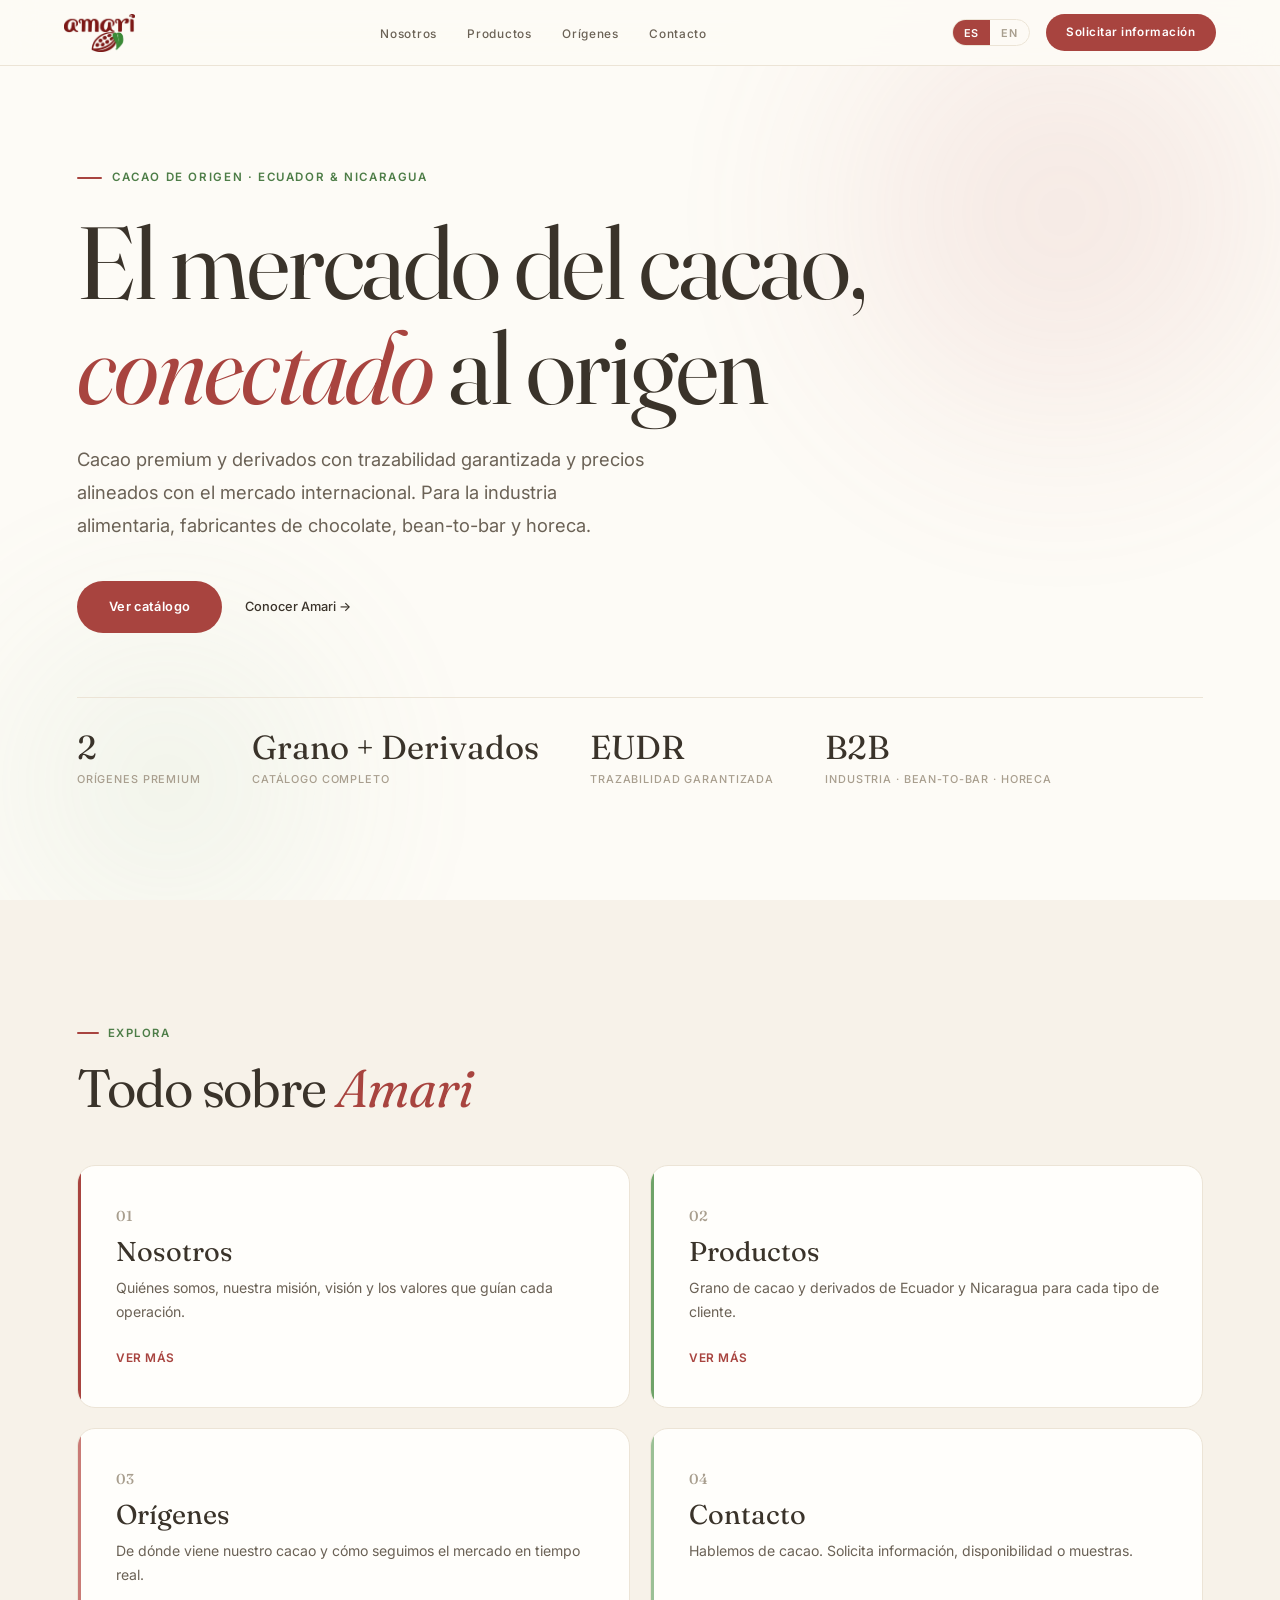
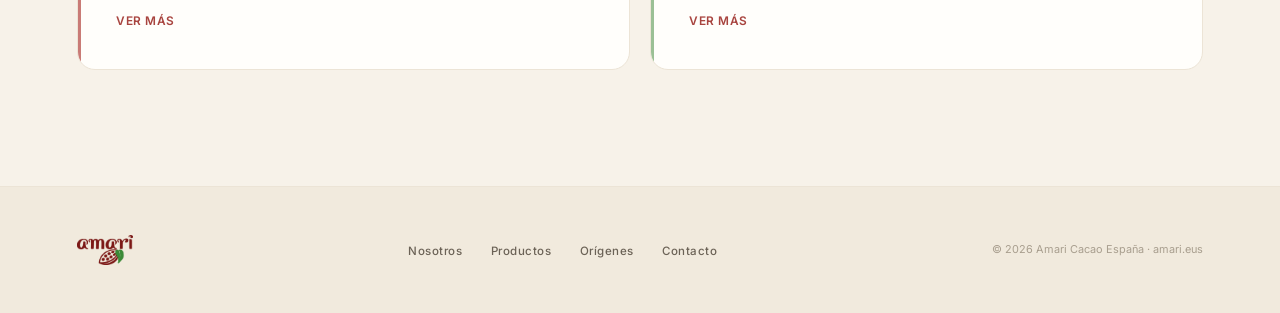
==== commit 5cdd3853: "Add files via upload" ====
--- a/index.html
+++ b/index.html
@@ -4,656 +4,87 @@
   <meta charset="UTF-8" />
   <meta name="viewport" content="width=device-width, initial-scale=1.0" />
   <title>Amari Cacao — El mercado del cacao, conectado al origen</title>
+  <link rel="icon" type="image/png" href="logo.png" />
   <link rel="preconnect" href="https://fonts.googleapis.com" />
   <link rel="preconnect" href="https://fonts.gstatic.com" crossorigin />
-  <link href="https://fonts.googleapis.com/css2?family=Lora:ital,wght@0,400;0,500;0,600;1,400;1,500&family=Inter:wght@300;400;500&display=swap" rel="stylesheet" />
-  <style>
-    :root {
-      --rojo:   #7c1816;
-      --rojo-v: #9e2320;
-      --verde:  #3b8a37;
-      --verde-v:#4fa34a;
-      --verde-d:#265c23;
-      --bg1:    #110f09;
-      --bg2:    #1a1713;
-      --bg3:    #221e18;
-      --br:     #2e2920;
-      --t1:     #f4f0e8;
-      --t2:     #c8bfb0;
-      --t3:     #8a7f72;
-      --serif:  'Lora', Georgia, serif;
-      --sans:   'Inter', system-ui, sans-serif;
-    }
-    html,body{margin:0;padding:0;background-color:#110f09!important;color:#f4f0e8;font-family:'Inter',system-ui,sans-serif;font-size:16px;line-height:1.7;-webkit-font-smoothing:antialiased;}
-    *,*::before,*::after{box-sizing:border-box;margin:0;padding:0;}
-    html{scroll-behavior:smooth;}
-    img{display:block;max-width:100%;}
-    a{color:inherit;text-decoration:none;}
-
-    /* NAV */
-    nav{position:fixed;top:0;left:0;right:0;z-index:100;display:flex;align-items:center;justify-content:space-between;padding:0.9rem clamp(1.5rem,5vw,4rem);background-color:rgba(17,15,9,0.96);backdrop-filter:blur(14px);-webkit-backdrop-filter:blur(14px);border-bottom:1px solid #2e2920;}
-    .nav-logo img{height:40px;width:auto;}
-    .nav-links{display:flex;gap:2rem;list-style:none;}
-    .nav-links a{font-size:0.72rem;font-weight:400;letter-spacing:0.13em;text-transform:uppercase;color:#c8bfb0;transition:color 0.2s;}
-    .nav-links a:hover{color:#f4f0e8;}
-    .nav-right{display:flex;align-items:center;gap:1rem;}
-    .nav-cta{font-size:0.72rem;font-weight:500;letter-spacing:0.1em;text-transform:uppercase;padding:0.55rem 1.4rem;background-color:#7c1816;color:#f4f0e8;border:1px solid #7c1816;transition:background-color 0.2s;cursor:pointer;}
-    .nav-cta:hover{background-color:#9e2320;border-color:#9e2320;}
-
-    /* LANG TOGGLE */
-    .lang-toggle{display:flex;align-items:center;gap:0;border:1px solid #2e2920;overflow:hidden;}
-    .lang-btn{font-size:0.68rem;font-weight:500;letter-spacing:0.1em;padding:0.38rem 0.7rem;background:transparent;color:#8a7f72;border:none;cursor:pointer;font-family:'Inter',system-ui,sans-serif;transition:color 0.15s,background-color 0.15s;}
-    .lang-btn.active{background:#221e18;color:#f4f0e8;}
-    .lang-btn:first-child{border-right:1px solid #2e2920;}
-
-    /* HERO */
-    #hero{min-height:100vh;display:grid;place-items:center;padding:8rem clamp(1.5rem,6vw,6rem) 5rem;background-color:#110f09;position:relative;overflow:hidden;}
-    #hero::before{content:'';position:absolute;inset:0;background:radial-gradient(ellipse 55% 55% at 72% 48%,rgba(124,24,22,0.18) 0%,transparent 70%),radial-gradient(ellipse 35% 50% at 18% 75%,rgba(59,138,55,0.09) 0%,transparent 60%);pointer-events:none;}
-    #hero::after{content:'';position:absolute;inset:0;background-image:linear-gradient(rgba(244,240,232,0.022) 1px,transparent 1px),linear-gradient(90deg,rgba(244,240,232,0.022) 1px,transparent 1px);background-size:80px 80px;pointer-events:none;}
-    .hero-in{position:relative;z-index:1;max-width:1200px;width:100%;}
-    .eyebrow{display:inline-flex;align-items:center;gap:0.7rem;font-size:0.7rem;font-weight:500;letter-spacing:0.22em;text-transform:uppercase;color:#4fa34a;margin-bottom:0.9rem;}
-    .eyebrow::before{content:'';display:block;width:1.8rem;height:1px;background:#4fa34a;}
-    h1{font-family:'Lora',Georgia,serif;font-size:clamp(2.8rem,7vw,6rem);font-weight:400;line-height:1.06;color:#f4f0e8;margin-bottom:1.6rem;max-width:16ch;}
-    h1 em{font-style:italic;color:#9e2320;}
-    .hero-sub{font-size:clamp(0.95rem,1.4vw,1.08rem);font-weight:300;color:#c8bfb0;max-width:52ch;line-height:1.85;margin-bottom:2.5rem;}
-    .hero-btns{display:flex;align-items:center;gap:1.8rem;flex-wrap:wrap;margin-bottom:4rem;}
-    .btn-p{display:inline-block;font-size:0.76rem;font-weight:500;letter-spacing:0.12em;text-transform:uppercase;padding:0.9rem 2.2rem;background-color:#7c1816;color:#f4f0e8;border:1px solid #7c1816;transition:background-color 0.2s;cursor:pointer;}
-    .btn-p:hover{background-color:#9e2320;border-color:#9e2320;}
-    .btn-s{display:inline-flex;align-items:center;gap:0.5rem;font-size:0.76rem;font-weight:400;letter-spacing:0.1em;text-transform:uppercase;color:#c8bfb0;transition:color 0.2s;}
-    .btn-s:hover{color:#f4f0e8;}
-    .btn-s::after{content:'→';}
-    .hero-datos{display:flex;gap:clamp(2rem,4vw,4rem);padding-top:2rem;border-top:1px solid #2e2920;flex-wrap:wrap;}
-    .dato-n{font-family:'Lora',Georgia,serif;font-size:clamp(1.4rem,2.5vw,2rem);font-weight:500;color:#f4f0e8;line-height:1;}
-    .dato-l{font-size:0.67rem;font-weight:400;letter-spacing:0.13em;text-transform:uppercase;color:#c8bfb0;margin-top:0.4rem;}
-
-    /* LAYOUT */
-    section{padding:clamp(4rem,8vw,7rem) clamp(1.5rem,6vw,6rem);}
-    .inn{max-width:1200px;margin:0 auto;}
-    .st{font-family:'Lora',Georgia,serif;font-size:clamp(1.9rem,3.8vw,3rem);font-weight:400;line-height:1.15;color:#f4f0e8;margin-bottom:1rem;}
-    .st em{font-style:italic;color:#9e2320;}
-    .sb{font-size:0.97rem;font-weight:300;color:#c8bfb0;max-width:54ch;line-height:1.85;margin-bottom:2.5rem;}
-
-    /* QUIÉNES SOMOS */
-    #quienes{background-color:#1a1713;border-top:1px solid #2e2920;border-bottom:1px solid #2e2920;}
-    .equipo-grid{display:grid;grid-template-columns:1fr 1fr;gap:1px;background:#2e2920;border:1px solid #2e2920;margin-bottom:3rem;}
-    .equipo-card{background:#221e18;padding:2.2rem;}
-    .equipo-nombre{font-family:'Lora',Georgia,serif;font-size:1.3rem;font-weight:500;color:#f4f0e8;margin-bottom:0.3rem;}
-    .equipo-rol{font-size:0.68rem;font-weight:500;letter-spacing:0.18em;text-transform:uppercase;color:#4fa34a;margin-bottom:1rem;}
-    .equipo-bio{font-size:0.88rem;font-weight:300;color:#c8bfb0;line-height:1.8;}
-    .mvv-grid{display:grid;grid-template-columns:repeat(3,1fr);gap:1px;background:#2e2920;border:1px solid #2e2920;margin-bottom:3rem;}
-    .mvv-card{background:#221e18;padding:2rem;}
-    .mvv-tag{font-size:0.63rem;font-weight:500;letter-spacing:0.22em;text-transform:uppercase;color:#4fa34a;margin-bottom:0.85rem;display:block;}
-    .mvv-card h3{font-family:'Lora',Georgia,serif;font-size:1.1rem;font-weight:500;color:#f4f0e8;margin-bottom:0.7rem;line-height:1.3;}
-    .mvv-card p{font-size:0.84rem;font-weight:300;color:#c8bfb0;line-height:1.8;}
-    .valores-grid{display:grid;grid-template-columns:repeat(5,1fr);gap:1px;background:#2e2920;border:1px solid #2e2920;}
-    .valor{background:#221e18;padding:1.6rem;}
-    .valor-line{width:1.8rem;height:2px;margin-bottom:0.9rem;}
-    .valor h4{font-family:'Lora',Georgia,serif;font-size:0.95rem;font-weight:500;color:#f4f0e8;margin-bottom:0.4rem;}
-    .valor p{font-size:0.79rem;font-weight:300;color:#c8bfb0;line-height:1.7;}
-
-    /* PRODUCTOS */
-    #productos{background-color:#110f09;}
-    .prod-label{padding:0.65rem 1.4rem;font-size:0.7rem;font-weight:500;letter-spacing:0.14em;text-transform:uppercase;color:#4fa34a;background:#221e18;display:inline-flex;align-items:center;gap:0.5rem;border:1px solid #2e2920;border-bottom:none;}
-    .prod-label::before{content:'';display:block;width:5px;height:5px;border-radius:50%;background:#4fa34a;}
-    .prod-grid{display:grid;gap:1px;background:#2e2920;border:1px solid #2e2920;}
-    .prod-grid-2{grid-template-columns:repeat(2,1fr);}
-    .prod-grid-4{grid-template-columns:repeat(4,1fr);}
-    .prod-card{background:#221e18;display:flex;flex-direction:column;padding:1.8rem;transition:background-color 0.2s;}
-    .prod-card:hover{background:#2c261f;}
-    .prod-origen{display:inline-flex;align-items:center;gap:0.4rem;font-size:0.63rem;font-weight:500;letter-spacing:0.15em;text-transform:uppercase;color:#4fa34a;margin-bottom:0.5rem;}
-    .prod-origen::before{content:'';display:block;width:5px;height:5px;border-radius:50%;background:#4fa34a;}
-    .prod-nombre{font-family:'Lora',Georgia,serif;font-size:1.15rem;font-weight:500;color:#f4f0e8;line-height:1.2;margin-bottom:0.5rem;}
-    .prod-desc{font-size:0.83rem;font-weight:300;color:#c8bfb0;line-height:1.75;flex:1;}
-    .prod-certs{display:flex;flex-wrap:wrap;gap:0.4rem;margin:0.75rem 0;}
-    .cert{font-size:0.59rem;font-weight:500;letter-spacing:0.13em;text-transform:uppercase;padding:0.2rem 0.55rem;border:1px solid #2e2920;color:#8a7f72;}
-    .cert.v{border-color:#265c23;color:#4fa34a;}
-    .prod-foot{display:flex;align-items:center;justify-content:space-between;margin-top:1rem;padding-top:1rem;border-top:1px solid #2e2920;}
-    .prod-tag{font-size:0.6rem;font-weight:500;letter-spacing:0.12em;text-transform:uppercase;color:#8a7f72;background:#1a1713;padding:0.22rem 0.55rem;border:1px solid #2e2920;}
-    .prod-link{font-size:0.69rem;font-weight:500;letter-spacing:0.1em;text-transform:uppercase;color:#9e2320;transition:color 0.2s;}
-    .prod-link:hover{color:#f4f0e8;}
-    .mb1{margin-bottom:1px;}
-    .mb3{margin-bottom:2.5rem;}
-
-    /* ORÍGENES */
-    #origenes{background-color:#1a1713;border-top:1px solid #2e2920;border-bottom:1px solid #2e2920;}
-    .origenes-grid{display:grid;grid-template-columns:1fr 1fr;gap:1px;background:#2e2920;border:1px solid #2e2920;}
-    .origen-card{background:#221e18;padding:2.5rem;}
-    .origen-num{font-family:'Lora',Georgia,serif;font-size:4rem;font-weight:300;color:#2e2920;line-height:1;margin-bottom:0.5rem;}
-    .origen-pais{font-family:'Lora',Georgia,serif;font-size:1.6rem;font-weight:400;color:#f4f0e8;margin-bottom:0.4rem;}
-    .origen-tag{font-size:0.65rem;font-weight:500;letter-spacing:0.18em;text-transform:uppercase;color:#4fa34a;margin-bottom:1rem;display:block;}
-    .origen-desc{font-size:0.87rem;font-weight:300;color:#c8bfb0;line-height:1.85;}
-
-    /* SECTORES */
-    #sectores{background-color:#110f09;}
-    .sectores-grid{display:grid;grid-template-columns:repeat(4,1fr);gap:1px;background:#2e2920;border:1px solid #2e2920;}
-    .sector{background:#221e18;padding:1.8rem;}
-    .sector-line{width:1.8rem;height:2px;margin-bottom:1rem;}
-    .sector h4{font-family:'Lora',Georgia,serif;font-size:1rem;font-weight:500;color:#f4f0e8;margin-bottom:0.4rem;}
-    .sector p{font-size:0.81rem;font-weight:300;color:#c8bfb0;line-height:1.7;}
-
-    /* MERCADO */
-    #mercado{background-color:#1a1713;border-top:1px solid #2e2920;border-bottom:1px solid #2e2920;}
-    .mercado-grid{display:grid;grid-template-columns:1.2fr 1fr;gap:clamp(2rem,6vw,5rem);align-items:center;}
-    .mercado-txt p{font-size:0.93rem;font-weight:300;color:#c8bfb0;line-height:1.9;margin-bottom:1.1rem;}
-    .mercado-bullets{display:flex;flex-direction:column;gap:0.6rem;margin-top:1.5rem;}
-    .mercado-bullet{display:flex;align-items:center;gap:0.75rem;font-size:0.83rem;font-weight:400;color:#c8bfb0;}
-    .mercado-bullet::before{content:'';display:block;width:1.5rem;height:1px;background:#3b8a37;flex-shrink:0;}
-    .mercado-visual{background:#221e18;border:1px solid #2e2920;padding:2rem;}
-    .ticker-row{display:flex;align-items:center;justify-content:space-between;padding:1rem;background:#1a1713;border:1px solid #2e2920;margin-bottom:1px;}
-    .ticker-label{font-size:0.7rem;font-weight:400;letter-spacing:0.12em;text-transform:uppercase;color:#8a7f72;}
-    .ticker-val{font-family:'Lora',Georgia,serif;font-size:1.05rem;font-weight:500;color:#f4f0e8;}
-    .ticker-note{font-size:0.65rem;color:#8a7f72;margin-top:1rem;text-align:center;letter-spacing:0.08em;}
-
-    /* LOGÍSTICA */
-    #logistica{background-color:#110f09;}
-    .logistica-grid{display:grid;grid-template-columns:1fr 1fr;gap:clamp(2rem,6vw,5rem);align-items:center;}
-    .logistica-txt p{font-size:0.93rem;font-weight:300;color:#c8bfb0;line-height:1.9;margin-bottom:1.1rem;}
-    .logistica-pills{display:flex;gap:0.5rem;flex-wrap:wrap;margin-top:1.5rem;}
-    .pill{font-size:0.65rem;font-weight:500;letter-spacing:0.14em;text-transform:uppercase;padding:0.4rem 1rem;border:1px solid #2e2920;color:#c8bfb0;}
-    .logistica-visual{background:#221e18;border:1px solid #2e2920;padding:2.5rem;display:flex;flex-direction:column;gap:1.5rem;}
-    .log-item{display:flex;gap:1rem;align-items:flex-start;}
-    .log-dot{width:8px;height:8px;border-radius:50%;flex-shrink:0;margin-top:0.45rem;}
-    .log-txt h5{font-size:0.78rem;font-weight:500;letter-spacing:0.1em;text-transform:uppercase;color:#f4f0e8;margin-bottom:0.2rem;}
-    .log-txt p{font-size:0.8rem;font-weight:300;color:#c8bfb0;line-height:1.65;}
-
-    /* SOSTENIBILIDAD */
-    #sostenibilidad{background-color:#1a1713;border-top:1px solid #2e2920;border-bottom:1px solid #2e2920;}
-    .sost-grid{display:grid;grid-template-columns:1fr 1fr;gap:clamp(2rem,6vw,5rem);align-items:center;}
-    .sost-txt p{font-size:0.93rem;font-weight:300;color:#c8bfb0;line-height:1.9;margin-bottom:1.1rem;}
-    .sost-items{display:flex;flex-direction:column;gap:1px;background:#2e2920;border:1px solid #2e2920;}
-    .sost-item{background:#221e18;padding:1.8rem;}
-    .sost-item-line{width:1.8rem;height:2px;margin-bottom:0.9rem;}
-    .sost-item h5{font-family:'Lora',Georgia,serif;font-size:1rem;font-weight:500;color:#f4f0e8;margin-bottom:0.4rem;}
-    .sost-item p{font-size:0.82rem;font-weight:300;color:#c8bfb0;line-height:1.7;}
-
-    /* BLOG */
-    #blog{background-color:#110f09;}
-    .blog-grid{display:grid;grid-template-columns:2fr 1fr 1fr;gap:1px;background:#2e2920;border:1px solid #2e2920;}
-    .blog-card{background:#221e18;padding:2rem;display:flex;flex-direction:column;gap:0.7rem;transition:background-color 0.2s;}
-    .blog-card:hover{background:#2c261f;}
-    .blog-card.feat{padding:2.5rem;}
-    .blog-fecha{font-size:0.64rem;font-weight:400;letter-spacing:0.15em;text-transform:uppercase;color:#8a7f72;}
-    .blog-cat{display:inline-block;font-size:0.61rem;font-weight:500;letter-spacing:0.15em;text-transform:uppercase;color:#4fa34a;border:1px solid #265c23;padding:0.2rem 0.55rem;align-self:flex-start;}
-    .blog-titulo{font-family:'Lora',Georgia,serif;font-size:1.1rem;font-weight:500;color:#f4f0e8;line-height:1.3;}
-    .blog-card.feat .blog-titulo{font-size:clamp(1.25rem,2.2vw,1.8rem);}
-    .blog-ext{font-size:0.82rem;font-weight:300;color:#c8bfb0;line-height:1.75;flex:1;}
-    .blog-leer{font-size:0.69rem;font-weight:500;letter-spacing:0.1em;text-transform:uppercase;color:#9e2320;display:flex;align-items:center;gap:0.4rem;margin-top:auto;transition:color 0.2s;}
-    .blog-leer:hover{color:#f4f0e8;}
-
-    /* CONTACTO */
-    #contacto{background-color:#1a1713;border-top:1px solid #2e2920;border-bottom:1px solid #2e2920;}
-    .contacto-grid{display:grid;grid-template-columns:1fr 1.2fr;gap:clamp(2rem,6vw,5rem);align-items:start;}
-    .contacto-info p{font-size:0.92rem;font-weight:300;color:#c8bfb0;line-height:1.85;margin-bottom:2rem;}
-    .c-items{display:flex;flex-direction:column;gap:1.1rem;}
-    .c-item{display:flex;flex-direction:column;gap:0.2rem;}
-    .c-label{font-size:0.63rem;font-weight:500;letter-spacing:0.18em;text-transform:uppercase;color:#8a7f72;}
-    .c-val{font-size:0.9rem;font-weight:300;color:#f4f0e8;}
-    .c-val a{color:#9e2320;transition:color 0.2s;}
-    .c-val a:hover{color:#f4f0e8;}
-    .fg{margin-bottom:1rem;}
-    .fl{display:block;font-size:0.66rem;font-weight:500;letter-spacing:0.15em;text-transform:uppercase;color:#8a7f72;margin-bottom:0.4rem;}
-    .fi,.ft{width:100%;background:#221e18;border:1px solid #2e2920;color:#f4f0e8;font-family:'Inter',system-ui,sans-serif;font-size:0.9rem;font-weight:300;padding:0.8rem 1rem;outline:none;transition:border-color 0.2s;resize:none;}
-    .fi::placeholder,.ft::placeholder{color:#8a7f72;}
-    .fi:focus,.ft:focus{border-color:#7c1816;}
-    .ft{min-height:7rem;}
-    .fsub{width:100%;font-size:0.76rem;font-weight:500;letter-spacing:0.12em;text-transform:uppercase;padding:1rem;background-color:#7c1816;color:#f4f0e8;border:1px solid #7c1816;cursor:pointer;font-family:'Inter',system-ui,sans-serif;transition:background-color 0.2s;}
-    .fsub:hover{background-color:#9e2320;border-color:#9e2320;}
-
-    /* FOOTER */
-    footer{background-color:#110f09;border-top:1px solid #2e2920;padding:2.5rem clamp(1.5rem,6vw,6rem);}
-    .footer-in{max-width:1200px;margin:0 auto;display:flex;align-items:center;justify-content:space-between;gap:2rem;flex-wrap:wrap;}
-    .footer-logo img{height:30px;width:auto;}
-    .footer-links{display:flex;gap:2rem;list-style:none;}
-    .footer-links a{font-size:0.68rem;font-weight:400;letter-spacing:0.1em;text-transform:uppercase;color:#8a7f72;transition:color 0.2s;}
-    .footer-links a:hover{color:#f4f0e8;}
-    .footer-copy{font-size:0.67rem;color:#8a7f72;}
-
-    /* RESPONSIVE */
-    @media(max-width:1000px){
-      .mercado-grid,.logistica-grid,.sost-grid{grid-template-columns:1fr;}
-      .valores-grid{grid-template-columns:repeat(3,1fr);}
-      .sectores-grid{grid-template-columns:repeat(2,1fr);}
-      .prod-grid-4{grid-template-columns:repeat(2,1fr);}
-    }
-    @media(max-width:900px){
-      .equipo-grid,.mvv-grid,.origenes-grid,.contacto-grid{grid-template-columns:1fr;}
-      .prod-grid-2{grid-template-columns:1fr;}
-    }
-    @media(max-width:600px){
-      .nav-links{display:none;}
-      .prod-grid-4,.valores-grid,.sectores-grid{grid-template-columns:1fr;}
-      .hero-datos{gap:1.5rem;}
-      .footer-in{flex-direction:column;text-align:center;}
-      .footer-links{flex-wrap:wrap;justify-content:center;}
-    }
-    @media(prefers-reduced-motion:no-preference){
-      .fa{opacity:0;transform:translateY(0.9rem);transition:opacity 0.6s ease,transform 0.6s ease;}
-      .fa.vis{opacity:1;transform:none;}
-    }
-  </style>
+  <link href="https://fonts.googleapis.com/css2?family=Fraunces:ital,opsz,wght@0,9..144,360;0,9..144,400;0,9..144,460;1,9..144,360;1,9..144,400&family=Inter:wght@400;500;600;700&display=swap" rel="stylesheet" />
+  <link rel="stylesheet" href="styles.css" />
 </head>
 <body>
-
   <nav>
-    <a href="#hero" class="nav-logo"><img src="[data-uri]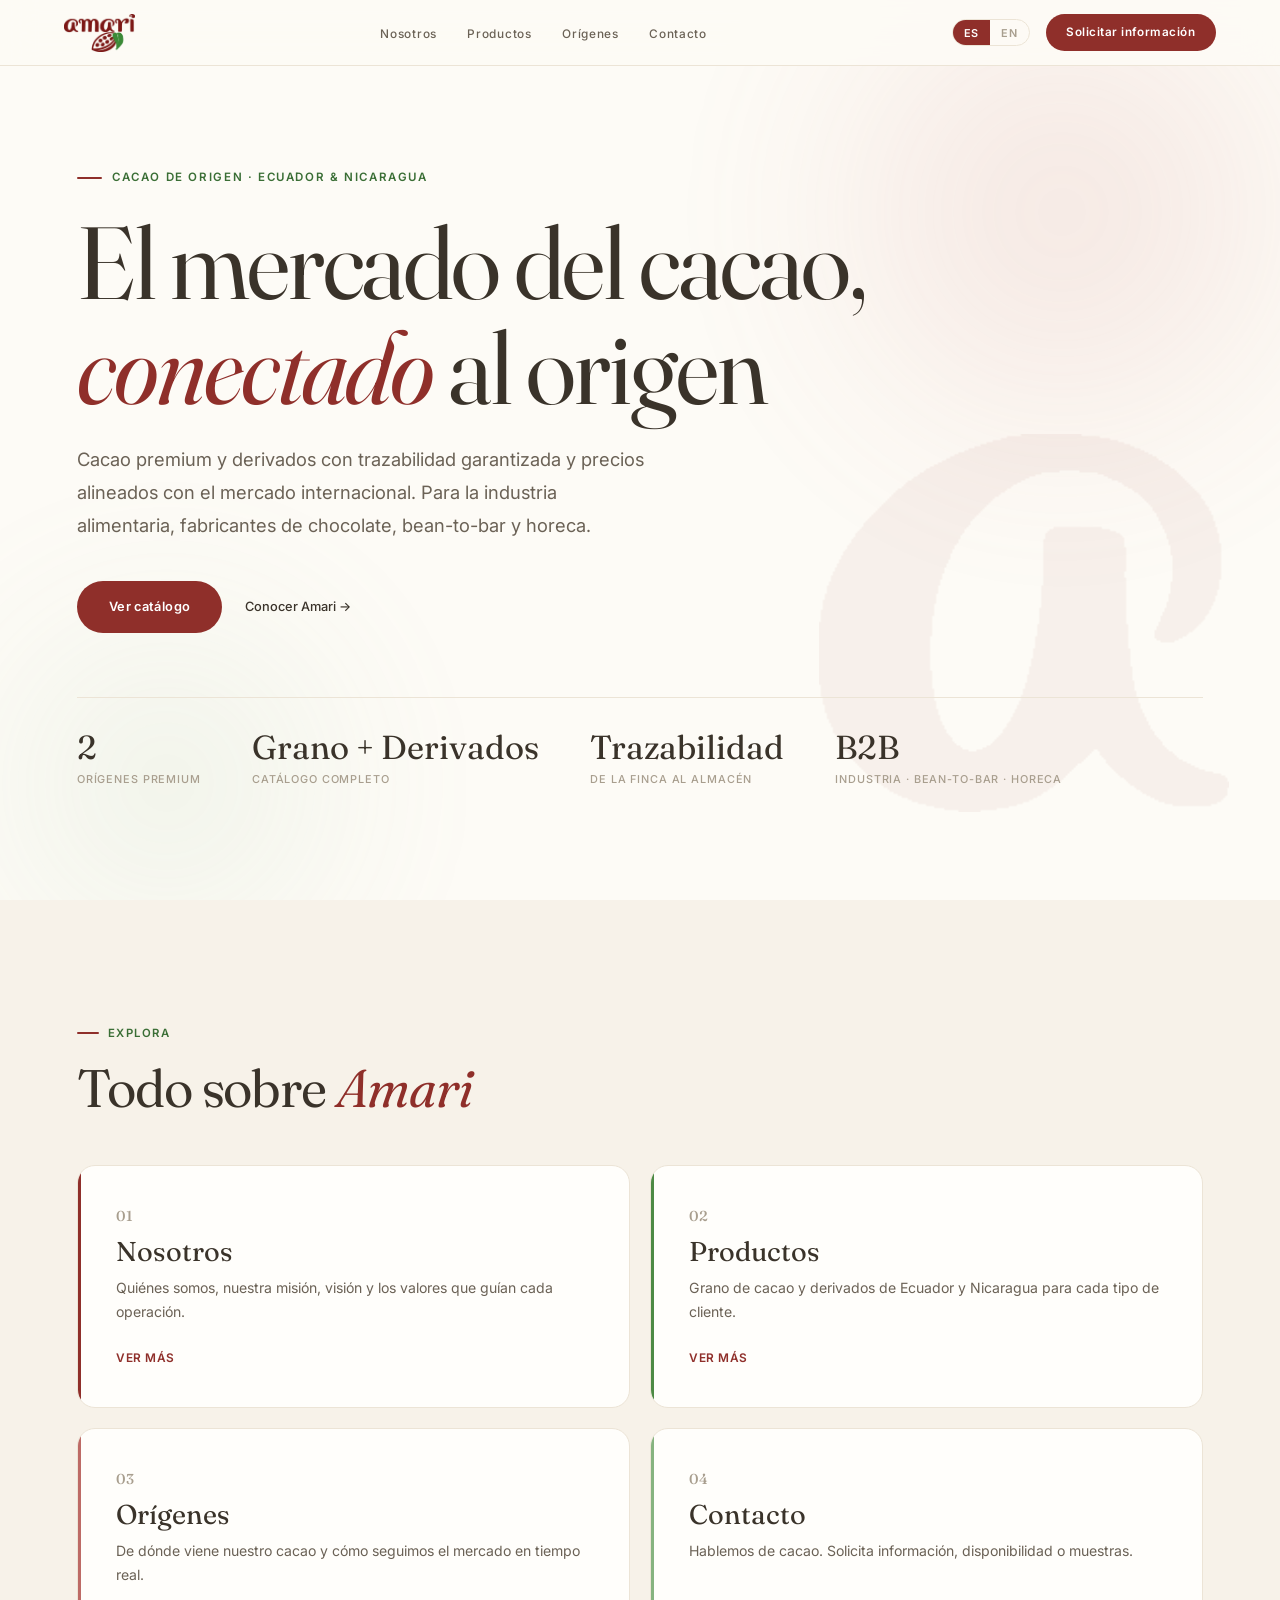
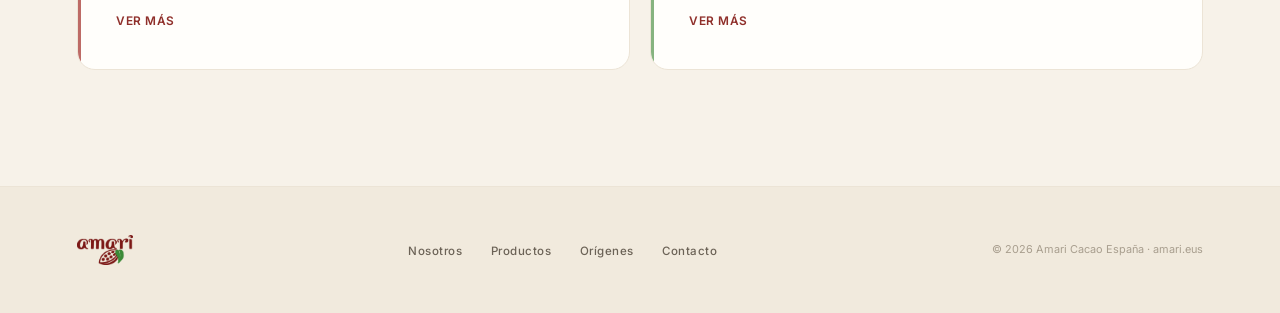
==== commit e214aa11: "Add files via upload" ====
--- a/index.html
+++ b/index.html
@@ -40,7 +40,7 @@
       <div class="hero-stats">
         <div><div class="stat-n">2</div><div class="stat-l" data-i18n="hero.s1"></div></div>
         <div><div class="stat-n" data-i18n="hero.s2n"></div><div class="stat-l" data-i18n="hero.s2l"></div></div>
-        <div><div class="stat-n" data-i18n="hero.s3n">EUDR</div><div class="stat-l" data-i18n="hero.s3l"></div></div>
+        <div><div class="stat-n" data-i18n="hero.s3n">Trazabilidad</div><div class="stat-l" data-i18n="hero.s3l"></div></div>
         <div><div class="stat-n">B2B</div><div class="stat-l" data-i18n="hero.s4l"></div></div>
       </div>
     </div>
--- a/styles.css
+++ b/styles.css
@@ -1,6 +1,6 @@
 :root{
-  --rojo:#a8443f; --rojo-v:#8f3733; --rojo-d:#7c2e2a; --rojo-soft:#c97b76;
-  --verde:#6fa368; --verde-v:#5c9255; --verde-d:#4d7d47; --verde-soft:#9bc095;
+  --rojo:#8f2f2a; --rojo-v:#7c2622; --rojo-d:#681e1b; --rojo-soft:#bd6b66;
+  --verde:#4d8a44; --verde-v:#3f7639; --verde-d:#3a6e35; --verde-soft:#86b37f;
   --bg:#fdfbf6; --bg2:#f7f2e9; --bg3:#f1eadd; --paper:#fffefb;
   --line:#ece4d6;
   --ink:#3a332a; --ink2:#6b6256; --ink3:#a89e8e;
@@ -99,8 +99,8 @@
 #origenes{background:var(--bg2);}
 .ori-grid{display:grid;grid-template-columns:1fr 1fr;gap:1.25rem;}
 .ori-card{border-radius:20px;padding:2.6rem;position:relative;overflow:hidden;min-height:280px;display:flex;flex-direction:column;justify-content:flex-end;border:1px solid var(--line);}
-.ori-ec{background:linear-gradient(150deg,#f6e3e1,#efd2cf);}
-.ori-ni{background:linear-gradient(150deg,#e3efe0,#d3e6cf);}
+.ori-ec{background:linear-gradient(150deg,#f0d6d3,#e6c2be);}
+.ori-ni{background:linear-gradient(150deg,#dcecd8,#c8e0c2);}
 .ori-pais{font-family:var(--serif);font-size:2rem;font-weight:420;margin-bottom:0.4rem;color:var(--ink);}
 .ori-ec .ori-pais{color:var(--rojo-d);}
 .ori-ni .ori-pais{color:var(--verde-d);}
@@ -252,3 +252,40 @@
 
 /* page transition top padding for non-home */
 .has-head section:first-of-type{padding-top:clamp(3.5rem,7vw,6rem);}
+
+/* ===== WATERMARK "a" (de la ficha técnica) ===== */
+.page-head{position:relative;}
+.page-head::after{
+  content:'';
+  position:absolute;
+  right:clamp(2rem,8vw,9rem);
+  top:50%;
+  transform:translateY(-50%);
+  width:clamp(150px,22vw,300px);
+  height:clamp(150px,22vw,300px);
+  background:url('watermark-a.png') no-repeat center/contain;
+  opacity:0.06;
+  pointer-events:none;
+  z-index:1;
+}
+.page-head-in{position:relative;z-index:2;}
+
+/* Watermark en el hero del inicio */
+#hero::after{
+  content:'';
+  position:absolute;
+  right:clamp(-2rem,4vw,4rem);
+  bottom:8%;
+  width:clamp(220px,32vw,460px);
+  height:clamp(220px,32vw,460px);
+  background:url('watermark-a.png') no-repeat center/contain;
+  opacity:0.05;
+  pointer-events:none;
+  z-index:0;
+}
+.hero-in{position:relative;z-index:2;}
+
+@media(max-width:700px){
+  .page-head::after{opacity:0.04;right:-1rem;}
+  #hero::after{opacity:0.035;}
+}
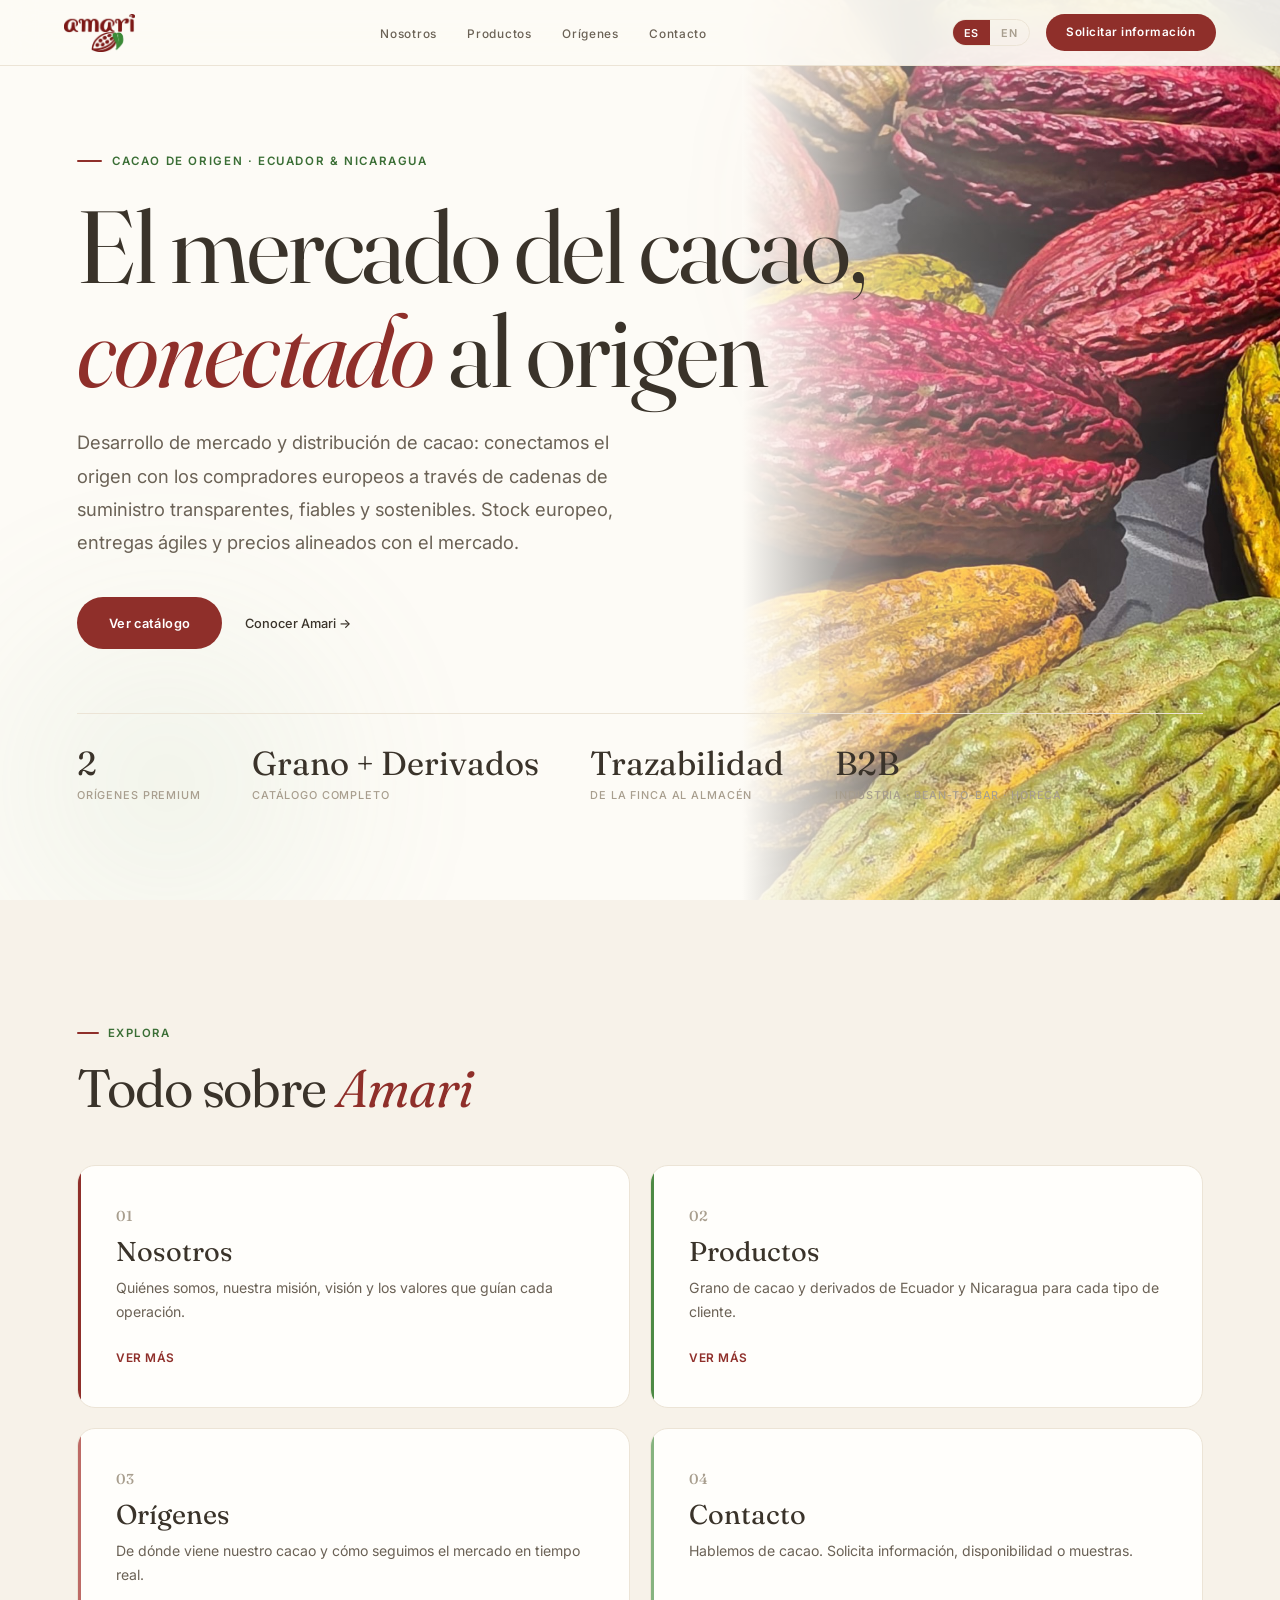
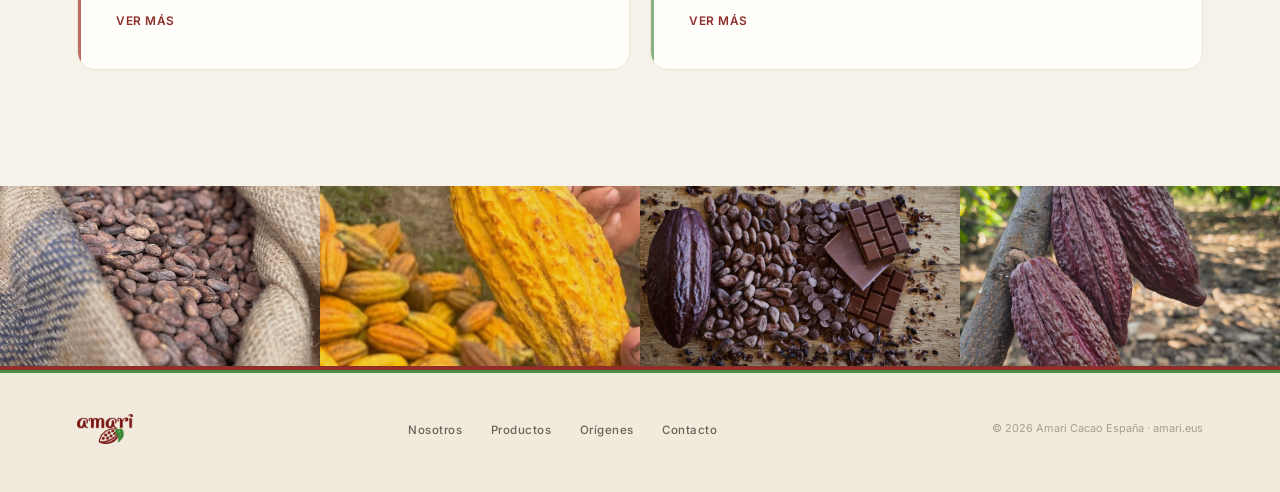
==== commit 886b3536: "Add files via upload" ====
--- a/index.html
+++ b/index.html
@@ -29,6 +29,7 @@
   </nav>
   <section id="hero">
     <div class="hero-bg"><div class="blob blob1"></div><div class="blob blob2"></div></div>
+    <div class="hero-photo-wrap"><img src="hero.jpg" alt="Mazorcas de cacao" /></div>
     <div class="hero-in">
       <p class="hero-eyebrow" data-i18n="hero.eyebrow">Cacao de origen · Ecuador & Nicaragua</p>
       <h1 data-i18n="hero.title">El mercado del cacao,<br /><em>conectado</em> al origen</h1>
@@ -73,6 +74,14 @@
     </div>
   </section>
 
+
+  <div class="photo-strip">
+    <div class="ps-item"><img src="granos.jpg" alt="Granos de cacao" loading="lazy" /></div>
+    <div class="ps-item"><img src="ecuador.jpg" alt="Cacao Ecuador" loading="lazy" /></div>
+    <div class="ps-item"><img src="portfolio.jpg" alt="Cacao y chocolate" loading="lazy" /></div>
+    <div class="ps-item"><img src="manabi.jpg" alt="Mazorcas de cacao Manabí" loading="lazy" /></div>
+  </div>
+
   <footer>
     <div class="footer-in">
       <a href="index.html" class="footer-logo"><img src="logo.png" alt="Amari Cacao" /></a>
--- a/styles.css
+++ b/styles.css
@@ -289,3 +289,112 @@
   .page-head::after{opacity:0.04;right:-1rem;}
   #hero::after{opacity:0.035;}
 }
+
+/* ===== ELEMENTOS DE LA FICHA TÉCNICA (playfulness) ===== */
+
+/* 1. Franja verde divisoria fina (como en la ficha bajo la cabecera roja) */
+.green-rule{height:5px;background:var(--verde);width:100%;}
+.green-rule.thin{height:3px;}
+/* Variante con doble línea rojo+verde */
+.brand-rule{display:flex;flex-direction:column;gap:0;}
+.brand-rule .r{height:4px;background:var(--rojo);}
+.brand-rule .g{height:3px;background:var(--verde);}
+
+/* Borde superior verde en las cabeceras de página (firma de marca) */
+.page-head{border-top:4px solid var(--rojo);}
+.page-head::before{content:'';position:absolute;top:4px;left:0;right:0;height:3px;background:var(--verde);z-index:3;}
+
+/* 2. Badge verde tipo píldora (como "Premium" en la ficha) */
+.badge-premium{display:inline-flex;align-items:center;gap:0.4rem;font-size:0.66rem;font-weight:700;letter-spacing:0.12em;text-transform:uppercase;color:#fff;background:var(--verde);padding:0.4rem 1rem;border-radius:999px;}
+.badge-premium.red{background:var(--rojo);}
+
+/* 3. Caja de especificaciones rojo sólido (etiqueta verde, valor crema) */
+.spec-box{background:var(--rojo);border-radius:16px;padding:1.8rem;color:var(--cream);}
+.spec-box h4{font-size:0.72rem;font-weight:700;letter-spacing:0.16em;text-transform:uppercase;color:#fff;margin-bottom:1.3rem;opacity:0.95;}
+.spec-row{display:flex;flex-direction:column;gap:0.15rem;padding:0.7rem 0;border-bottom:1px solid rgba(255,255,255,0.12);}
+.spec-row:last-child{border-bottom:none;}
+.spec-label{font-size:0.66rem;font-weight:700;letter-spacing:0.08em;text-transform:uppercase;color:var(--verde-soft);}
+.spec-value{font-size:0.9rem;font-weight:400;color:#fbeae8;}
+
+/* 4. Recuadro de origen con borde punteado verde (como el mapa en la ficha) */
+.origin-chip{display:inline-flex;align-items:center;gap:0.7rem;border:2px dashed var(--verde);border-radius:12px;padding:0.7rem 1.1rem;}
+.origin-chip .flag{width:2.2rem;height:2.2rem;border-radius:8px;display:grid;place-items:center;background:var(--verde-soft);}
+.origin-chip .flag svg{width:1.4rem;height:1.4rem;color:var(--verde-d);}
+.origin-chip-label{font-size:0.62rem;font-weight:700;letter-spacing:0.14em;text-transform:uppercase;color:var(--ink3);line-height:1.2;}
+.origin-chip-name{font-family:var(--serif);font-size:1rem;font-weight:500;color:var(--ink);}
+
+/* Tag de producto estilo ficha (píldora verde suave) */
+.prod-tag{display:inline-flex;align-items:center;}
+.tag-pill{font-size:0.6rem;font-weight:700;letter-spacing:0.1em;text-transform:uppercase;padding:0.28rem 0.7rem;border-radius:999px;background:rgba(77,138,68,0.14);color:var(--verde-d);}
+.tag-pill.red{background:rgba(143,47,42,0.1);color:var(--rojo);}
+
+/* Número de sección estilo ficha (círculo con color) */
+.sec-card{position:relative;}
+.sec-badge{position:absolute;top:1.4rem;right:1.4rem;width:2rem;height:2rem;border-radius:999px;display:grid;place-items:center;font-family:var(--serif);font-size:0.85rem;font-weight:500;}
+.sec-card.r .sec-badge{background:rgba(143,47,42,0.1);color:var(--rojo);}
+.sec-card.g .sec-badge{background:rgba(77,138,68,0.14);color:var(--verde-d);}
+
+/* Footer franja superior bicolor (firma de marca, como pie de ficha) */
+footer{position:relative;border-top:none;}
+footer::before{content:'';position:absolute;top:0;left:0;right:0;height:4px;background:var(--rojo);}
+footer::after{content:'';position:absolute;top:4px;left:0;right:0;height:3px;background:var(--verde);}
+
+/* ===== TABLA DISPONIBILIDAD POR ORIGEN (de la Sales Presentation) ===== */
+.avail-wrap{margin-top:3rem;overflow-x:auto;}
+.avail-table{width:100%;border-collapse:separate;border-spacing:0;min-width:600px;border:1px solid var(--line);border-radius:14px;overflow:hidden;}
+.avail-table th{background:var(--rojo);color:#fff;font-size:0.68rem;font-weight:700;letter-spacing:0.08em;text-transform:uppercase;padding:0.9rem 0.8rem;text-align:center;}
+.avail-table th:first-child{text-align:left;padding-left:1.4rem;}
+.avail-table td{padding:0.9rem 0.8rem;text-align:center;font-size:0.9rem;border-top:1px solid var(--line);background:var(--paper);}
+.avail-table td:first-child{text-align:left;padding-left:1.4rem;font-family:var(--serif);font-weight:500;color:var(--ink);}
+.avail-table tr:nth-child(even) td{background:var(--bg2);}
+.avail-yes{color:var(--verde);font-weight:700;font-size:1rem;}
+.avail-no{color:var(--ink3);}
+
+/* ===== MODELO COMERCIAL (dos tarjetas) ===== */
+.model-grid{display:grid;grid-template-columns:1fr 1fr;gap:1.25rem;margin-bottom:1.5rem;}
+.model-card{padding:2.2rem;border-radius:18px;border:1px solid var(--line);}
+.model-card.trad{background:var(--paper);}
+.model-card.acs{background:var(--rojo);color:var(--cream);}
+.model-tag{display:inline-block;font-size:0.66rem;font-weight:700;letter-spacing:0.12em;text-transform:uppercase;padding:0.35rem 0.9rem;border-radius:999px;margin-bottom:1rem;}
+.model-card.trad .model-tag{background:rgba(143,47,42,0.1);color:var(--rojo);}
+.model-card.acs .model-tag{background:rgba(255,255,255,0.18);color:#fff;}
+.model-card p{font-size:0.9rem;line-height:1.8;}
+.model-card.trad p{color:var(--ink2);}
+.model-card.acs p{color:#fbeae8;}
+.model-foot{font-family:var(--serif);font-style:italic;font-size:1.05rem;color:var(--ink);line-height:1.5;max-width:70ch;}
+@media(max-width:860px){.model-grid{grid-template-columns:1fr;}}
+
+/* ===== FOTOS EN BLOQUES DE ORIGEN ===== */
+.ori-card{min-height:420px;color:#fff;border:none;}
+.ori-card.ori-ec{background:var(--ink);}
+.ori-card.ori-ni{background:linear-gradient(150deg,var(--verde),var(--verde-d));}
+.ori-photo{position:absolute;inset:0;width:100%;height:100%;object-fit:cover;z-index:0;}
+.ori-card::after{content:'';position:absolute;inset:0;z-index:1;}
+.ori-card.ori-ec::after{background:linear-gradient(to top,rgba(104,30,27,0.92) 0%,rgba(104,30,27,0.55) 45%,rgba(104,30,27,0.15) 100%);}
+.ori-card.ori-ni::after{background:radial-gradient(ellipse at 70% 20%,rgba(255,255,255,0.08),transparent 60%);}
+.ori-card .origin-chip,.ori-card .ori-pais,.ori-card .ori-tag,.ori-card .ori-desc{position:relative;z-index:2;}
+.ori-card .ori-pais{color:#fff;}
+.ori-card .ori-tag{color:rgba(255,255,255,0.9);}
+.ori-card .ori-desc{color:rgba(255,255,255,0.95);}
+.ori-card .origin-chip{background:rgba(255,255,255,0.15)!important;border-color:rgba(255,255,255,0.5);backdrop-filter:blur(4px);}
+.ori-card .origin-chip .flag{background:rgba(255,255,255,0.9);}
+.ori-card .origin-chip-label{color:rgba(255,255,255,0.85);}
+.ori-card .origin-chip-name{color:#fff;}
+
+/* ===== FOTO EN HERO ===== */
+.hero-photo-wrap{position:absolute;right:0;top:0;bottom:0;width:42%;z-index:0;overflow:hidden;}
+.hero-photo-wrap img{width:100%;height:100%;object-fit:cover;}
+.hero-photo-wrap::after{content:'';position:absolute;inset:0;background:linear-gradient(to right,var(--bg) 0%,rgba(253,251,246,0.4) 30%,transparent 100%);}
+@media(max-width:860px){.hero-photo-wrap{display:none;}}
+
+/* ===== BANDA DE FOTOS (como la franja de la ficha) ===== */
+.photo-strip{display:grid;grid-template-columns:repeat(4,1fr);gap:0;height:180px;}
+.photo-strip img{width:100%;height:100%;object-fit:cover;}
+.photo-strip .ps-item{position:relative;overflow:hidden;}
+.photo-strip .ps-item::after{content:'';position:absolute;inset:0;background:rgba(104,30,27,0.08);}
+@media(max-width:700px){.photo-strip{grid-template-columns:repeat(2,1fr);height:auto;}.photo-strip img{height:140px;}}
+
+/* Foto en card de producto (manteca, portfolio) */
+.prod-card.has-photo{padding:0;overflow:hidden;}
+.prod-photo{width:100%;height:150px;object-fit:cover;}
+.prod-card.has-photo .prod-body{padding:1.5rem;}
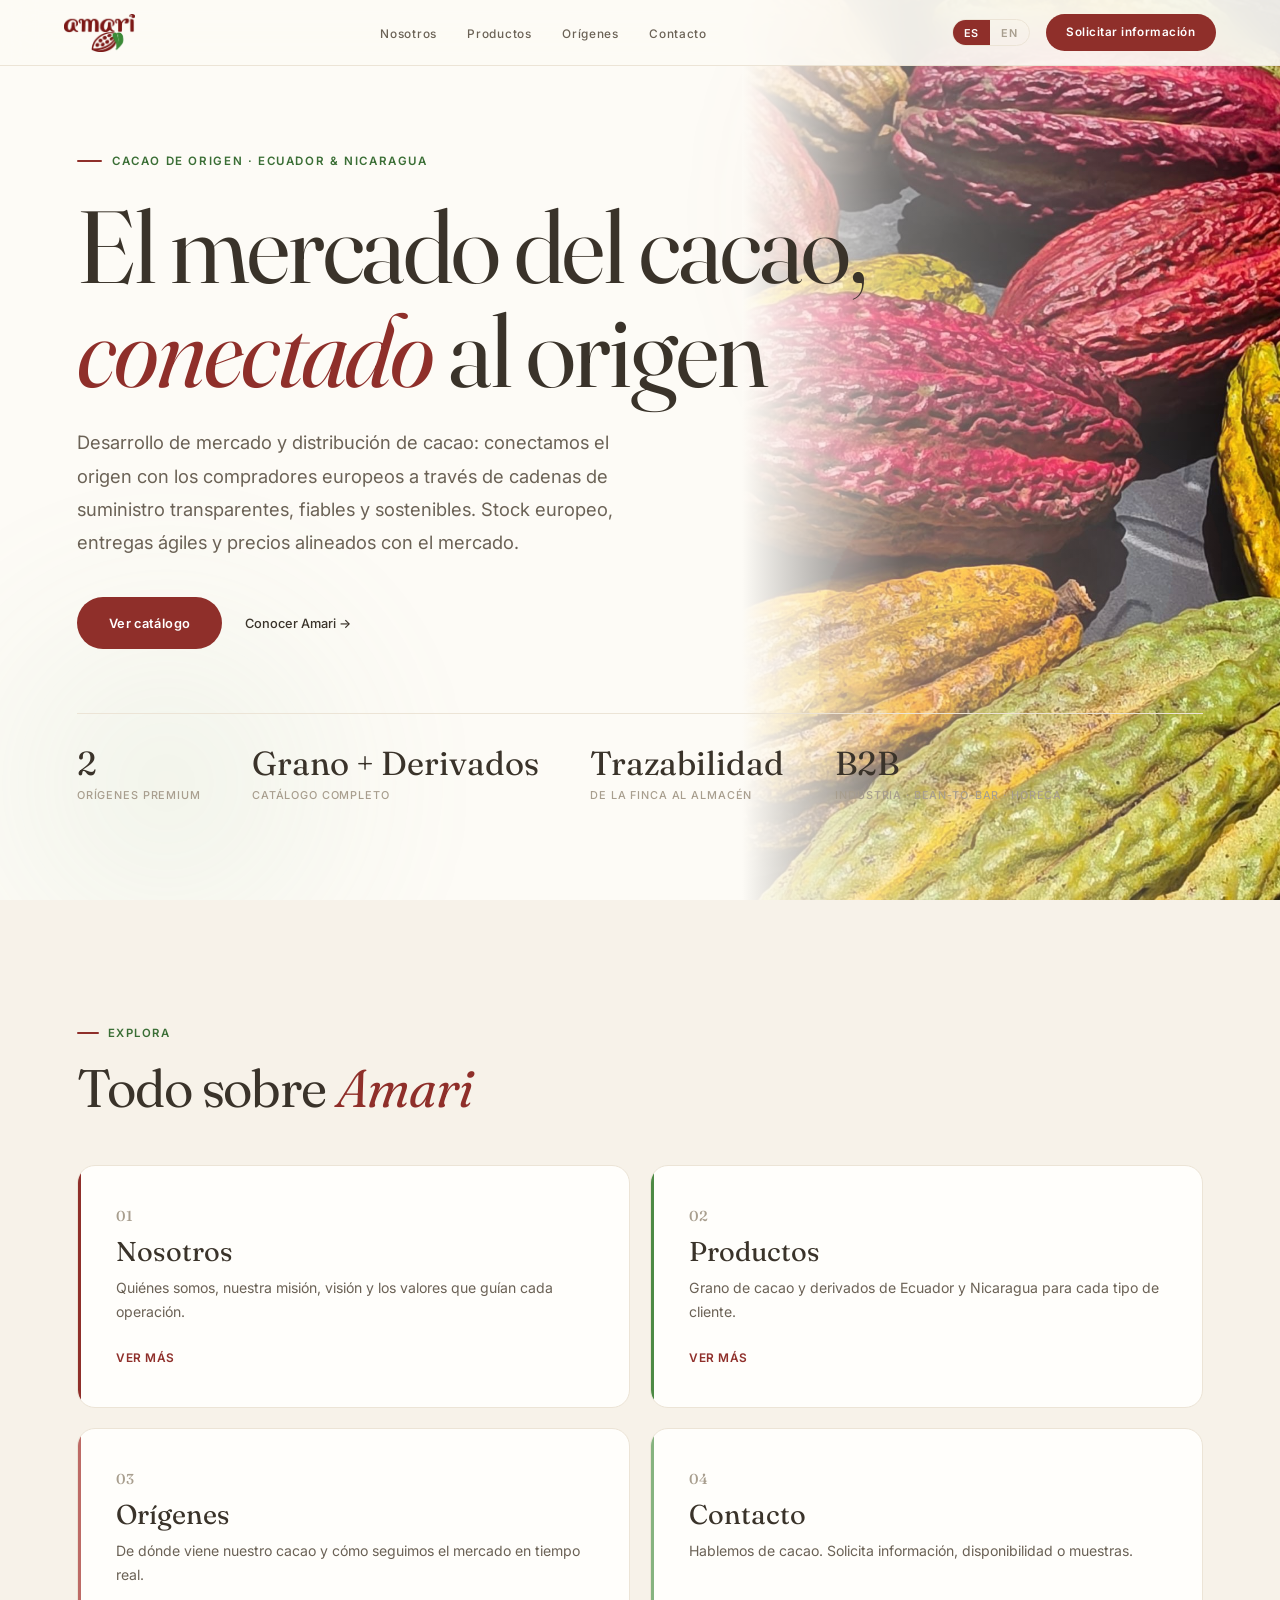
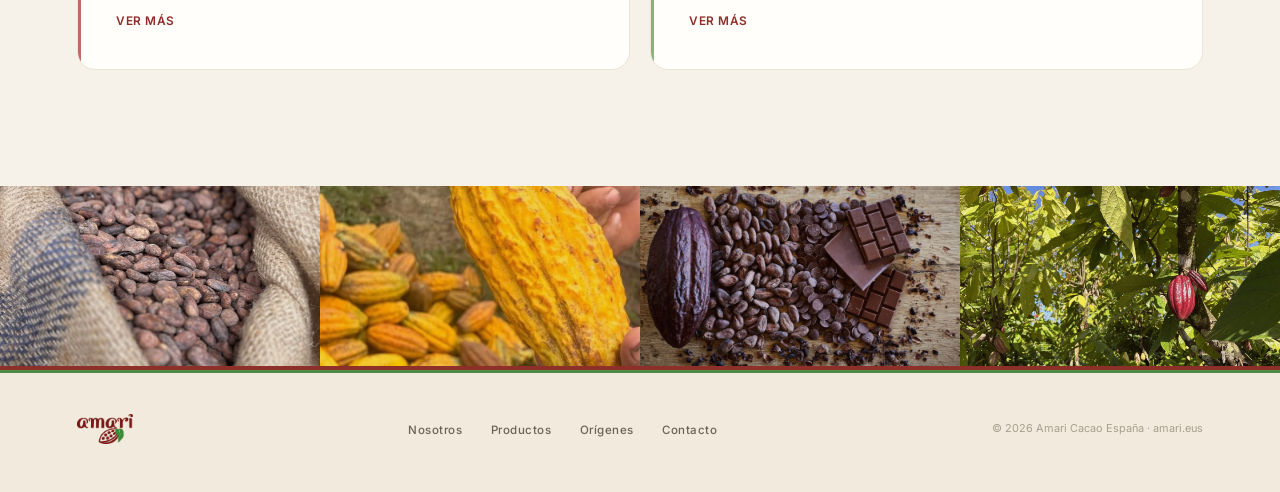
==== commit 3c9d3a92: "Add files via upload" ====
--- a/index.html
+++ b/index.html
@@ -79,7 +79,7 @@
     <div class="ps-item"><img src="granos.jpg" alt="Granos de cacao" loading="lazy" /></div>
     <div class="ps-item"><img src="ecuador.jpg" alt="Cacao Ecuador" loading="lazy" /></div>
     <div class="ps-item"><img src="portfolio.jpg" alt="Cacao y chocolate" loading="lazy" /></div>
-    <div class="ps-item"><img src="manabi.jpg" alt="Mazorcas de cacao Manabí" loading="lazy" /></div>
+    <div class="ps-item"><img src="nicaragua.jpg" alt="Cacao de Nicaragua" loading="lazy" /></div>
   </div>
 
   <footer>
--- a/styles.css
+++ b/styles.css
@@ -97,7 +97,7 @@
 .prod-link:hover{gap:0.6rem;}
 
 #origenes{background:var(--bg2);}
-.ori-grid{display:grid;grid-template-columns:1fr 1fr;gap:1.25rem;}
+.ori-grid{display:grid;grid-template-columns:repeat(3,1fr);gap:1.25rem;}
 .ori-card{border-radius:20px;padding:2.6rem;position:relative;overflow:hidden;min-height:280px;display:flex;flex-direction:column;justify-content:flex-end;border:1px solid var(--line);}
 .ori-ec{background:linear-gradient(150deg,#f0d6d3,#e6c2be);}
 .ori-ni{background:linear-gradient(150deg,#dcecd8,#c8e0c2);}
@@ -366,12 +366,11 @@
 
 /* ===== FOTOS EN BLOQUES DE ORIGEN ===== */
 .ori-card{min-height:420px;color:#fff;border:none;}
-.ori-card.ori-ec{background:var(--ink);}
-.ori-card.ori-ni{background:linear-gradient(150deg,var(--verde),var(--verde-d));}
+.ori-card.ori-ec, .ori-card.ori-ni{background:var(--ink);}
 .ori-photo{position:absolute;inset:0;width:100%;height:100%;object-fit:cover;z-index:0;}
 .ori-card::after{content:'';position:absolute;inset:0;z-index:1;}
 .ori-card.ori-ec::after{background:linear-gradient(to top,rgba(104,30,27,0.92) 0%,rgba(104,30,27,0.55) 45%,rgba(104,30,27,0.15) 100%);}
-.ori-card.ori-ni::after{background:radial-gradient(ellipse at 70% 20%,rgba(255,255,255,0.08),transparent 60%);}
+.ori-card.ori-ni::after{background:linear-gradient(to top,rgba(58,110,53,0.92) 0%,rgba(58,110,53,0.55) 45%,rgba(58,110,53,0.15) 100%);}
 .ori-card .origin-chip,.ori-card .ori-pais,.ori-card .ori-tag,.ori-card .ori-desc{position:relative;z-index:2;}
 .ori-card .ori-pais{color:#fff;}
 .ori-card .ori-tag{color:rgba(255,255,255,0.9);}
@@ -398,3 +397,18 @@
 .prod-card.has-photo{padding:0;overflow:hidden;}
 .prod-photo{width:100%;height:150px;object-fit:cover;}
 .prod-card.has-photo .prod-body{padding:1.5rem;}
+
+
+/* ===== BLOQUE MADAGASCAR (coberturas, sin foto) ===== */
+.ori-card.ori-mg{background:linear-gradient(155deg,#5e3a2a,#3d2318);border:none;}
+.ori-card.ori-mg::after{background:radial-gradient(ellipse at 70% 15%,rgba(255,255,255,0.08),transparent 55%);}
+.ori-card.ori-mg .ori-pais,.ori-card.ori-mg .ori-tag,.ori-card.ori-mg .ori-desc{color:#fff;position:relative;z-index:2;}
+.ori-card.ori-mg .ori-tag{color:rgba(255,255,255,0.9);}
+.ori-card.ori-mg .ori-desc{color:rgba(255,255,255,0.95);}
+.ori-card.ori-mg .origin-chip{position:relative;z-index:2;backdrop-filter:blur(4px);}
+.ori-card.ori-mg .origin-chip .flag{background:rgba(255,255,255,0.9);}
+.ori-card.ori-mg .origin-chip .flag svg{color:#5e3a2a;}
+.ori-card.ori-mg .origin-chip-label{color:rgba(255,255,255,0.85);}
+.ori-card.ori-mg .origin-chip-name{color:#fff;}
+
+@media(max-width:900px){.ori-grid{grid-template-columns:1fr;}}
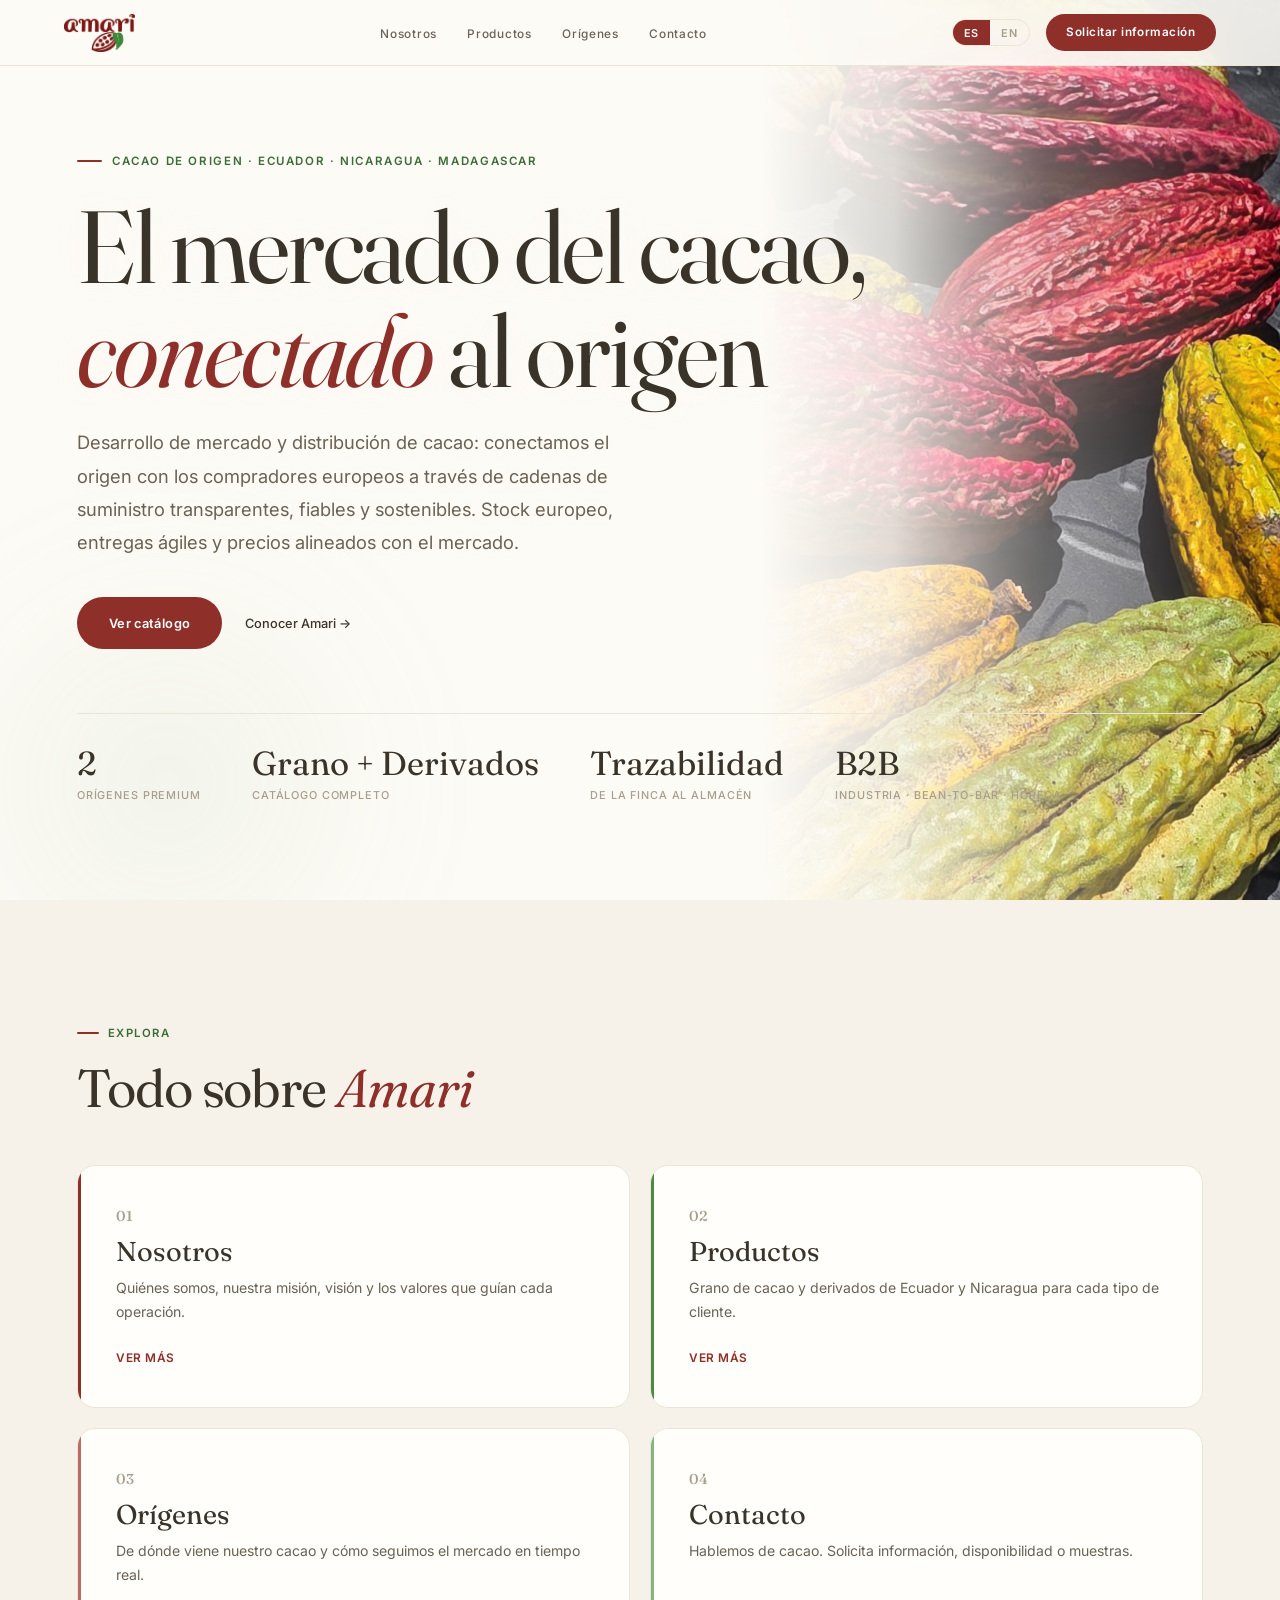
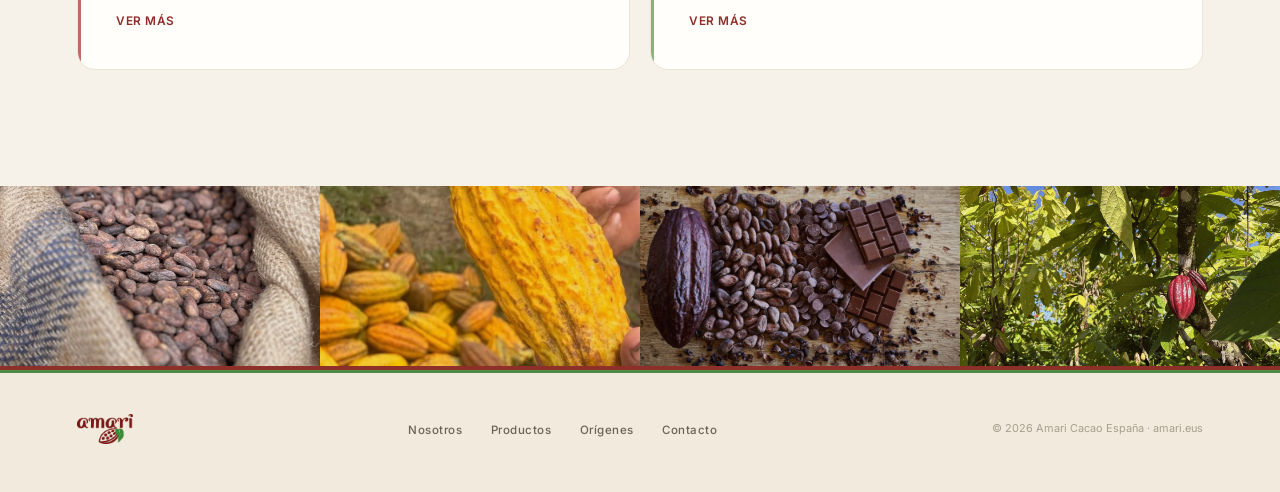
==== commit 6c05981a: "Add files via upload" ====
--- a/index.html
+++ b/index.html
@@ -31,7 +31,7 @@
     <div class="hero-bg"><div class="blob blob1"></div><div class="blob blob2"></div></div>
     <div class="hero-photo-wrap"><img src="hero.jpg" alt="Mazorcas de cacao" /></div>
     <div class="hero-in">
-      <p class="hero-eyebrow" data-i18n="hero.eyebrow">Cacao de origen · Ecuador & Nicaragua</p>
+      <p class="hero-eyebrow" data-i18n="hero.eyebrow">Cacao de origen · Ecuador · Nicaragua · Madagascar</p>
       <h1 data-i18n="hero.title">El mercado del cacao,<br /><em>conectado</em> al origen</h1>
       <p class="hero-sub" data-i18n="hero.sub"></p>
       <div class="hero-btns">
--- a/styles.css
+++ b/styles.css
@@ -82,6 +82,7 @@
 .prod-cat h3{font-family:var(--serif);font-size:1.15rem;font-weight:440;color:var(--ink);}
 .prod-grid{display:grid;gap:1.1rem;margin-bottom:3rem;}
 .pg2{grid-template-columns:repeat(2,1fr);}
+.pg3{grid-template-columns:repeat(3,1fr);}
 .pg4{grid-template-columns:repeat(4,1fr);}
 .prod-card{padding:1.7rem;display:flex;flex-direction:column;}
 .prod-origen{display:inline-flex;align-items:center;gap:0.4rem;font-size:0.64rem;font-weight:700;letter-spacing:0.1em;text-transform:uppercase;color:var(--verde-d);margin-bottom:0.6rem;}
@@ -202,6 +203,7 @@
 @media(max-width:860px){
   .equipo-grid,.mvv-grid,.ori-grid,.contacto-grid,.blog-grid{grid-template-columns:1fr;}
   .pg2{grid-template-columns:1fr;}
+  .pg3{grid-template-columns:1fr;}
 }
 @media(max-width:600px){
   .nav-links{display:none;}
@@ -381,9 +383,9 @@
 .ori-card .origin-chip-name{color:#fff;}
 
 /* ===== FOTO EN HERO ===== */
-.hero-photo-wrap{position:absolute;right:0;top:0;bottom:0;width:42%;z-index:0;overflow:hidden;}
+.hero-photo-wrap{position:absolute;right:0;top:0;bottom:0;width:52%;z-index:0;overflow:hidden;}
 .hero-photo-wrap img{width:100%;height:100%;object-fit:cover;}
-.hero-photo-wrap::after{content:'';position:absolute;inset:0;background:linear-gradient(to right,var(--bg) 0%,rgba(253,251,246,0.4) 30%,transparent 100%);}
+.hero-photo-wrap::after{content:'';position:absolute;inset:0;background:linear-gradient(to right,var(--bg) 0%,var(--bg) 22%,rgba(253,251,246,0.85) 42%,rgba(253,251,246,0.35) 65%,transparent 100%);}
 @media(max-width:860px){.hero-photo-wrap{display:none;}}
 
 /* ===== BANDA DE FOTOS (como la franja de la ficha) ===== */
@@ -412,3 +414,9 @@
 .ori-card.ori-mg .origin-chip-name{color:#fff;}
 
 @media(max-width:900px){.ori-grid{grid-template-columns:1fr;}}
+
+
+/* Legibilidad del hero sobre la foto */
+.hero-in{position:relative;z-index:3;}
+.hero-in h1, .hero-in .hero-sub{text-shadow:0 1px 20px rgba(253,251,246,0.9), 0 0 40px rgba(253,251,246,0.7);}
+.hero-photo-wrap{z-index:1;}
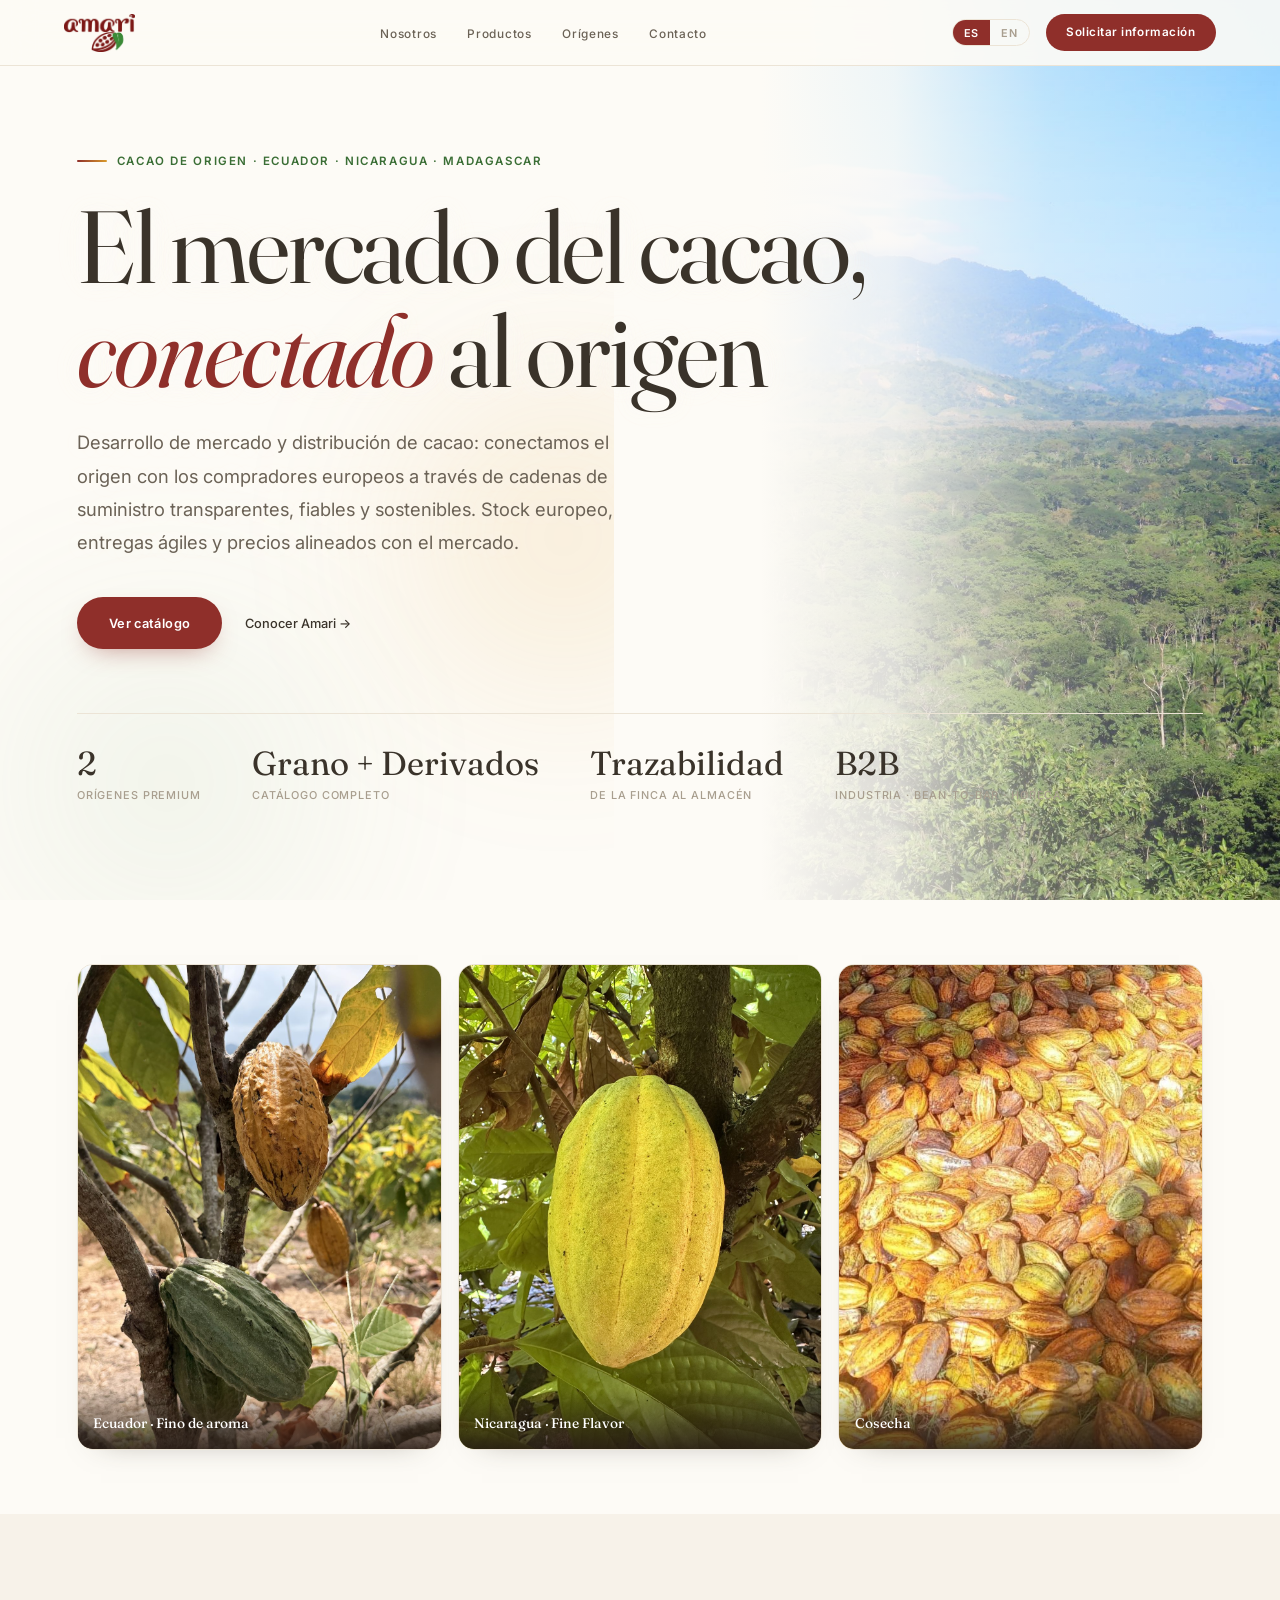
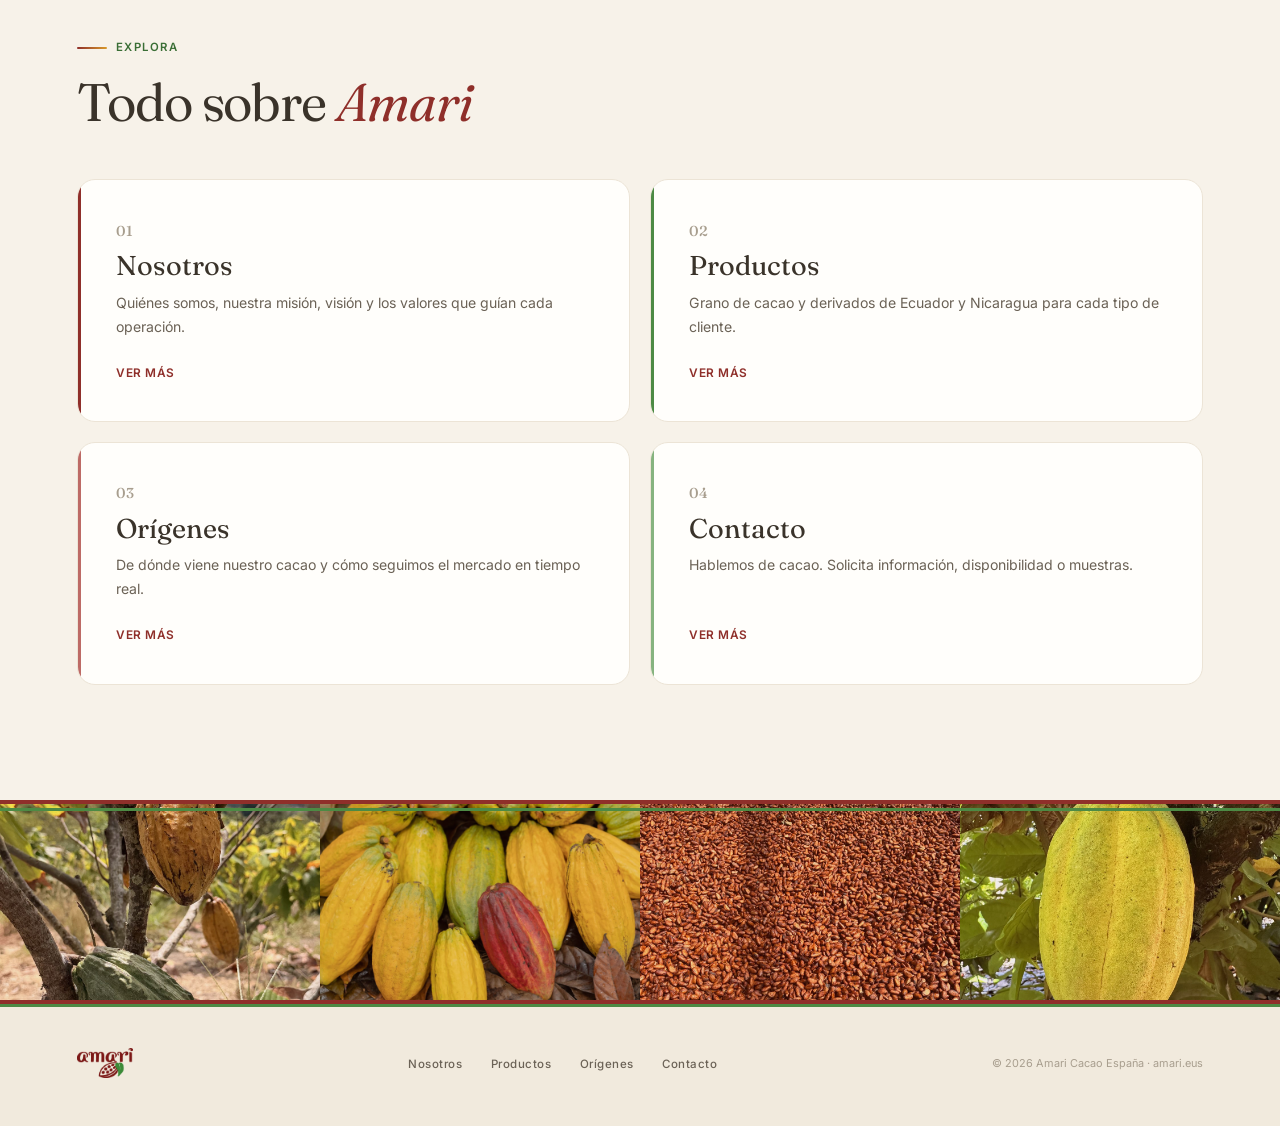
==== commit 8f2e95c3: "Add files via upload" ====
--- a/index.html
+++ b/index.html
@@ -28,7 +28,7 @@
     </div>
   </nav>
   <section id="hero">
-    <div class="hero-bg"><div class="blob blob1"></div><div class="blob blob2"></div></div>
+    <div class="hero-bg"><div class="blob blob1"></div><div class="blob blob2"></div><div class="blob blob3"></div></div>
     <div class="hero-photo-wrap"><img src="hero.jpg" alt="Mazorcas de cacao" /></div>
     <div class="hero-in">
       <p class="hero-eyebrow" data-i18n="hero.eyebrow">Cacao de origen · Ecuador · Nicaragua · Madagascar</p>
@@ -43,6 +43,16 @@
         <div><div class="stat-n" data-i18n="hero.s2n"></div><div class="stat-l" data-i18n="hero.s2l"></div></div>
         <div><div class="stat-n" data-i18n="hero.s3n">Trazabilidad</div><div class="stat-l" data-i18n="hero.s3l"></div></div>
         <div><div class="stat-n">B2B</div><div class="stat-l" data-i18n="hero.s4l"></div></div>
+      </div>
+    </div>
+  </section>
+
+  <section class="pband-sec">
+    <div class="inn">
+      <div class="pband fa">
+        <figure><img src="ecuador.jpg" alt="Cacao de Ecuador" loading="lazy" /><figcaption data-i18n="pb.ec">Ecuador · Fino de aroma</figcaption></figure>
+        <figure><img src="nicaragua.jpg" alt="Cacao de Nicaragua" loading="lazy" /><figcaption data-i18n="pb.ni">Nicaragua · Fine Flavor</figcaption></figure>
+        <figure><img src="ecuador-cosecha.jpg" alt="Cosecha de cacao" loading="lazy" /><figcaption data-i18n="pb.cosecha">Cosecha</figcaption></figure>
       </div>
     </div>
   </section>
@@ -76,10 +86,10 @@
 
 
   <div class="photo-strip">
-    <div class="ps-item"><img src="granos.jpg" alt="Granos de cacao" loading="lazy" /></div>
-    <div class="ps-item"><img src="ecuador.jpg" alt="Cacao Ecuador" loading="lazy" /></div>
-    <div class="ps-item"><img src="portfolio.jpg" alt="Cacao y chocolate" loading="lazy" /></div>
-    <div class="ps-item"><img src="nicaragua.jpg" alt="Cacao de Nicaragua" loading="lazy" /></div>
+    <div class="ps-item"><img src="ecuador.jpg" alt="Mazorca de cacao, Ecuador" loading="lazy" /></div>
+    <div class="ps-item"><img src="nicaragua-sacos.jpg" alt="Cacao fino de Nicaragua ensacado en origen" loading="lazy" /></div>
+    <div class="ps-item"><img src="ecuador-secado.jpg" alt="Secado del grano de cacao" loading="lazy" /></div>
+    <div class="ps-item"><img src="nicaragua.jpg" alt="Mazorcas Trinitario de Nicaragua" loading="lazy" /></div>
   </div>
 
   <footer>
--- a/styles.css
+++ b/styles.css
@@ -371,8 +371,8 @@
 .ori-card.ori-ec, .ori-card.ori-ni{background:var(--ink);}
 .ori-photo{position:absolute;inset:0;width:100%;height:100%;object-fit:cover;z-index:0;}
 .ori-card::after{content:'';position:absolute;inset:0;z-index:1;}
-.ori-card.ori-ec::after{background:linear-gradient(to top,rgba(104,30,27,0.92) 0%,rgba(104,30,27,0.55) 45%,rgba(104,30,27,0.15) 100%);}
-.ori-card.ori-ni::after{background:linear-gradient(to top,rgba(58,110,53,0.92) 0%,rgba(58,110,53,0.55) 45%,rgba(58,110,53,0.15) 100%);}
+.ori-card.ori-ec::after{background:linear-gradient(to top,rgba(104,30,27,0.88) 0%,rgba(120,45,30,0.36) 52%,rgba(224,163,58,0.06) 100%);}
+.ori-card.ori-ni::after{background:linear-gradient(to top,rgba(58,110,53,0.88) 0%,rgba(58,110,53,0.36) 52%,rgba(134,179,127,0.06) 100%);}
 .ori-card .origin-chip,.ori-card .ori-pais,.ori-card .ori-tag,.ori-card .ori-desc{position:relative;z-index:2;}
 .ori-card .ori-pais{color:#fff;}
 .ori-card .ori-tag{color:rgba(255,255,255,0.9);}
@@ -420,3 +420,53 @@
 .hero-in{position:relative;z-index:3;}
 .hero-in h1, .hero-in .hero-sub{text-shadow:0 1px 20px rgba(253,251,246,0.9), 0 0 40px rgba(253,251,246,0.7);}
 .hero-photo-wrap{z-index:1;}
+
+
+/* ==================================================================
+   v2 · Mas vida de color + Galeria de origen (jul 2026)
+   ================================================================== */
+:root{ --oro:#d99a2b; --oro-d:#b87d1a; --ambar:#e8b23a; --terra:#c56a2e; }
+.eyebrow::before,.hero-eyebrow::before{background:linear-gradient(90deg,var(--rojo),var(--oro));width:1.9rem;height:2px;}
+.blob3{width:36vw;height:36vw;background:radial-gradient(circle,rgba(224,163,58,0.42),transparent 70%);top:34%;left:26%;opacity:0.5;}
+.page-head .blob3{opacity:0.28;}
+.hero-btns .btn-p{box-shadow:0 10px 26px -12px rgba(143,47,42,0.55);}
+#galeria{background:var(--bg2);}
+.gal-grid{display:grid;grid-template-columns:repeat(4,1fr);gap:1rem;}
+.gal{position:relative;border-radius:16px;overflow:hidden;aspect-ratio:4/5;border:1px solid var(--line);box-shadow:0 12px 30px -24px rgba(58,51,42,0.5);}
+.gal img{width:100%;height:100%;object-fit:cover;transition:transform .6s cubic-bezier(.2,.6,.2,1);}
+.gal:hover img{transform:scale(1.07);}
+.gal figcaption{position:absolute;inset:auto 0 0 0;padding:1.7rem 0.95rem 0.95rem;display:flex;flex-direction:column;gap:0.4rem;background:linear-gradient(to top,rgba(38,26,20,0.9) 0%,rgba(38,26,20,0.35) 55%,transparent 100%);z-index:2;}
+.gal-o{align-self:flex-start;font-size:0.58rem;font-weight:700;letter-spacing:0.1em;text-transform:uppercase;color:#fff;padding:0.22rem 0.62rem;border-radius:999px;}
+.gal-ec{background:var(--rojo);}
+.gal-ni{background:var(--verde);}
+.gal-cap{font-family:var(--serif);font-size:0.86rem;font-weight:460;color:#fff;line-height:1.3;}
+@media(max-width:720px){.gal-grid{grid-template-columns:1fr 1fr;gap:0.7rem;}}
+.photo-strip{height:200px;border-top:4px solid var(--rojo);position:relative;}
+.photo-strip::before{content:'';position:absolute;top:4px;left:0;right:0;height:3px;background:var(--verde);z-index:3;}
+.photo-strip .ps-item{position:relative;overflow:hidden;}
+.photo-strip .ps-item img{transition:transform .6s cubic-bezier(.2,.6,.2,1);}
+.photo-strip .ps-item:hover img{transform:scale(1.06);}
+@media(max-width:720px){.photo-strip{grid-template-columns:1fr 1fr;height:auto;}.photo-strip .ps-item{aspect-ratio:1/1;}}
+
+/* ---- Historia del nombre (Nosotros) ---- */
+#nombre{background:var(--bg2);}
+.name-grid{display:grid;grid-template-columns:1.05fr 0.95fr;gap:clamp(1.6rem,4vw,3.4rem);align-items:center;}
+.name-media{border-radius:20px;overflow:hidden;aspect-ratio:4/3;border:1px solid var(--line);box-shadow:0 20px 46px -30px rgba(58,51,42,0.6);position:relative;}
+.name-media img{width:100%;height:100%;object-fit:cover;}
+.name-media::after{content:'';position:absolute;inset:0;background:linear-gradient(120deg,transparent 55%,rgba(143,47,42,0.14));}
+.name-lead{font-family:var(--serif);font-size:clamp(1.15rem,1.9vw,1.5rem);font-weight:420;color:var(--ink);line-height:1.5;margin:0.3rem 0 1.1rem;}
+.name-lead b{color:var(--rojo);font-style:italic;font-weight:420;}
+#nombre .name-txt p{font-size:0.95rem;color:var(--ink2);line-height:1.85;}
+.name-terms{display:flex;flex-wrap:wrap;gap:0.6rem;margin-top:1.5rem;}
+.name-term{display:inline-flex;align-items:baseline;gap:0.45rem;background:var(--paper);border:1px solid var(--line);border-radius:999px;padding:0.5rem 1.05rem;font-size:0.78rem;color:var(--ink2);}
+.name-term b{font-family:var(--serif);font-weight:600;color:var(--rojo);}
+@media(max-width:820px){.name-grid{grid-template-columns:1fr;}.name-media{order:-1;}}
+
+/* ---- Banda de fotos contenida (reutilizable) ---- */
+.pband-sec{padding-top:clamp(2.6rem,5vw,4rem);padding-bottom:clamp(2.6rem,5vw,4rem);}
+.pband{display:grid;grid-template-columns:repeat(3,1fr);gap:1rem;}
+.pband figure{position:relative;border-radius:16px;overflow:hidden;aspect-ratio:3/4;border:1px solid var(--line);box-shadow:0 12px 30px -24px rgba(58,51,42,0.5);}
+.pband img{width:100%;height:100%;object-fit:cover;transition:transform .6s cubic-bezier(.2,.6,.2,1);}
+.pband figure:hover img{transform:scale(1.06);}
+.pband figcaption{position:absolute;inset:auto 0 0 0;padding:1.5rem 0.95rem 0.9rem;background:linear-gradient(to top,rgba(38,26,20,0.86),transparent);color:#fff;font-family:var(--serif);font-size:0.86rem;font-weight:460;z-index:2;}
+@media(max-width:720px){.pband{grid-template-columns:1fr 1fr;gap:0.7rem;}.pband figure{aspect-ratio:1/1;}}
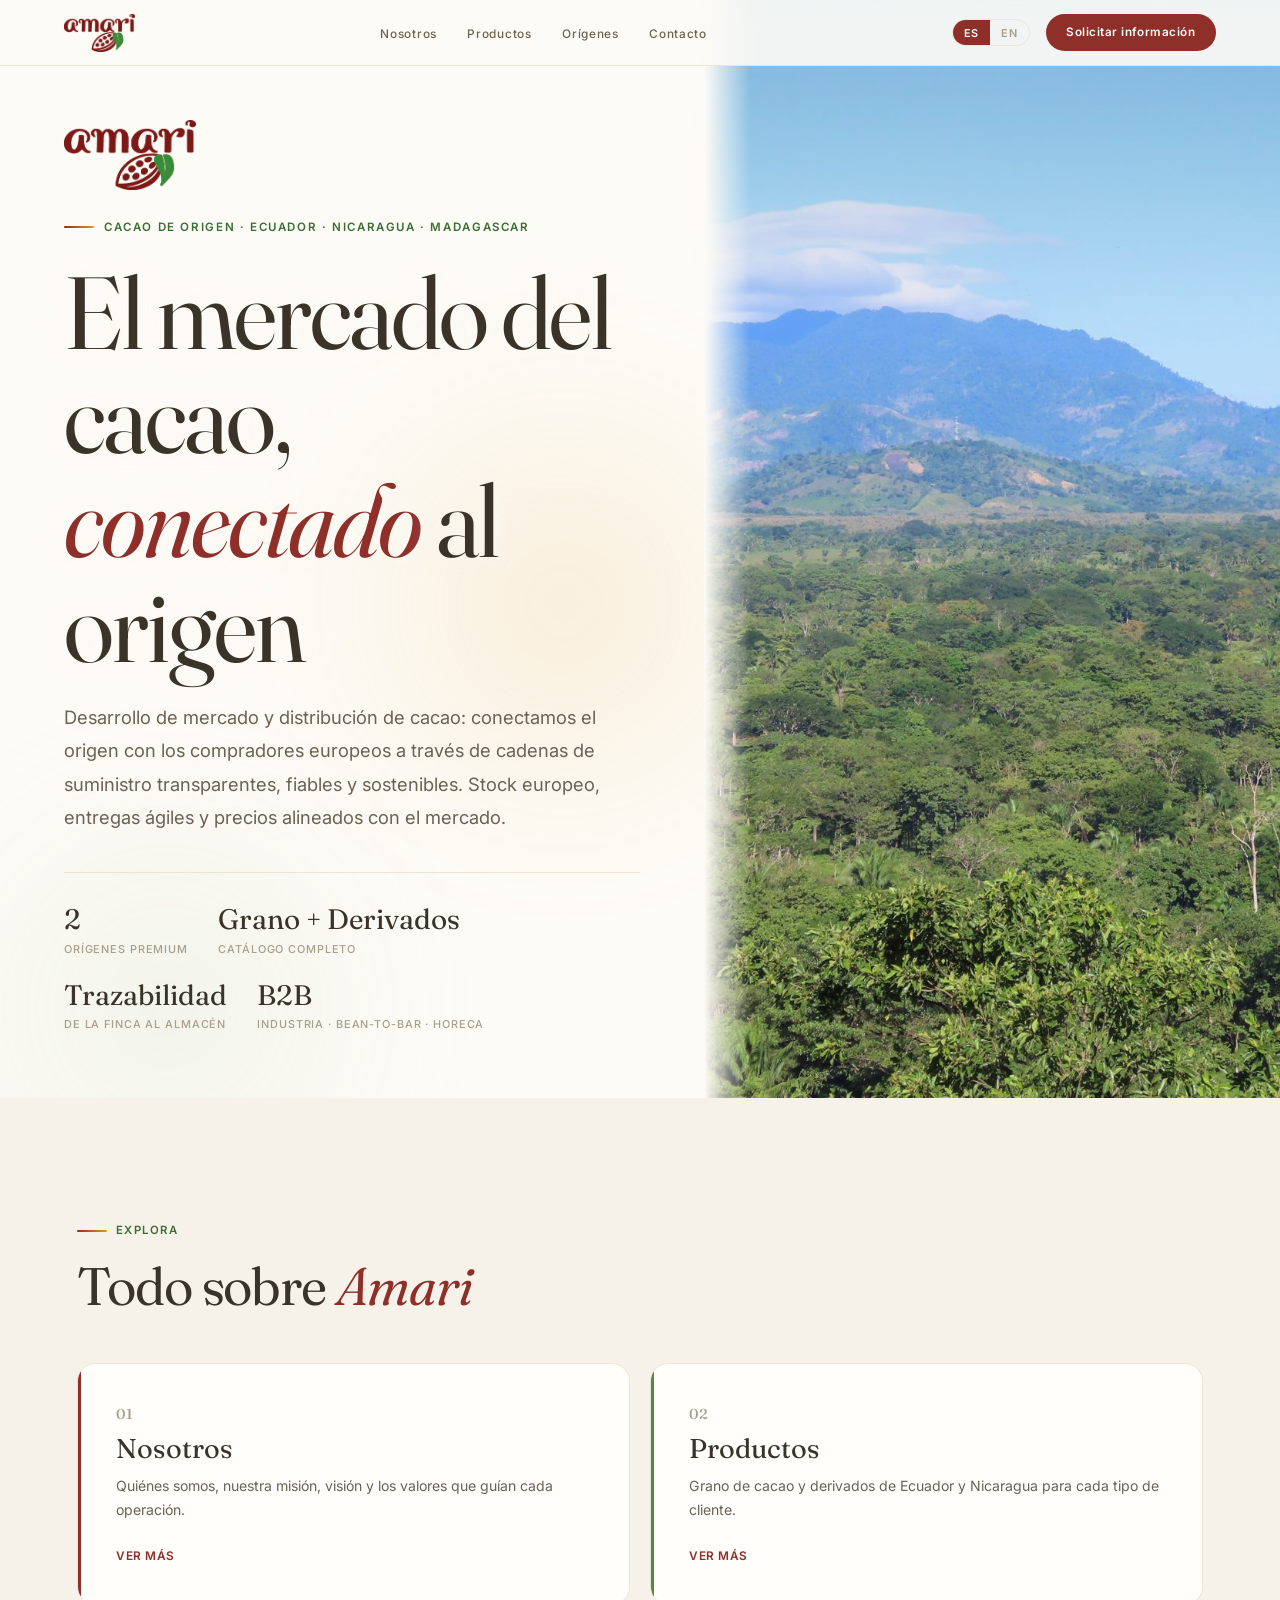
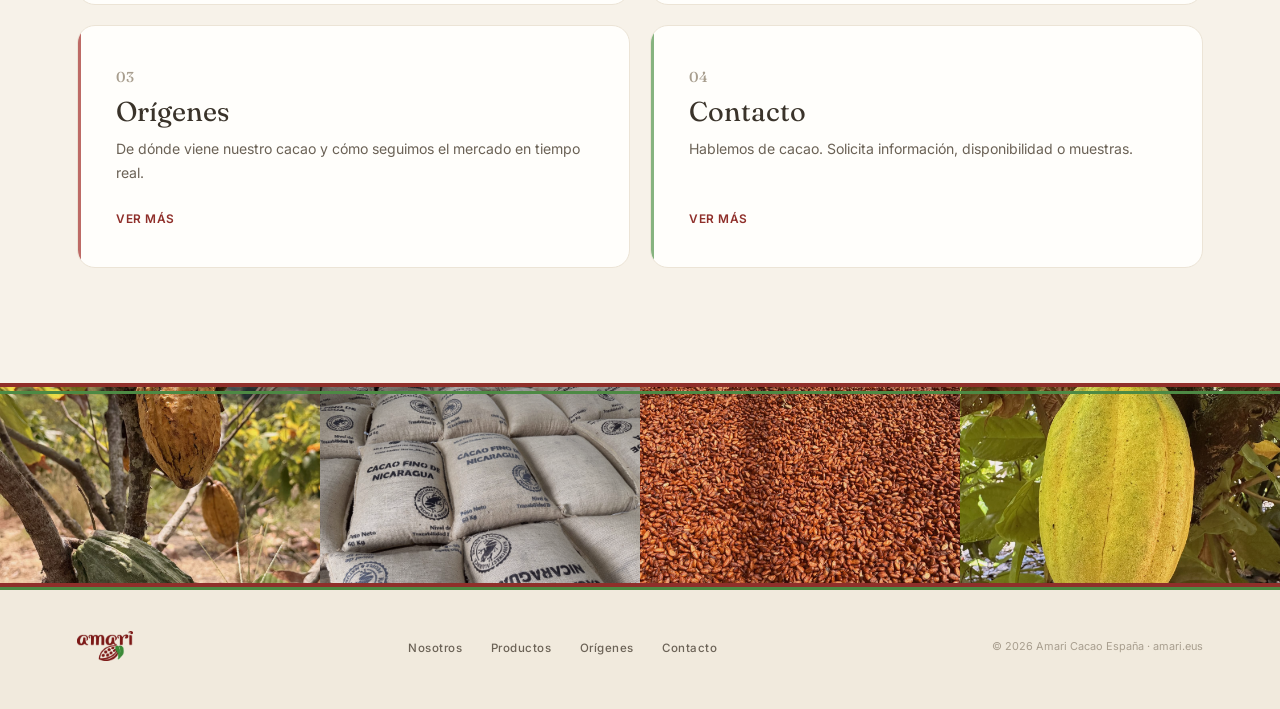
==== commit 45afeaa8: "Add files via upload" ====
--- a/index.html
+++ b/index.html
@@ -31,28 +31,15 @@
     <div class="hero-bg"><div class="blob blob1"></div><div class="blob blob2"></div><div class="blob blob3"></div></div>
     <div class="hero-photo-wrap"><img src="hero.jpg" alt="Mazorcas de cacao" /></div>
     <div class="hero-in">
+      <a href="index.html" class="hero-logo"><img src="logo.png" alt="Amari Cacao" /></a>
       <p class="hero-eyebrow" data-i18n="hero.eyebrow">Cacao de origen · Ecuador · Nicaragua · Madagascar</p>
       <h1 data-i18n="hero.title">El mercado del cacao,<br /><em>conectado</em> al origen</h1>
       <p class="hero-sub" data-i18n="hero.sub"></p>
-      <div class="hero-btns">
-        <a href="productos.html" class="btn-p" data-i18n="hero.btn1">Ver catálogo</a>
-        <a href="nosotros.html" class="btn-s" data-i18n="hero.btn2">Conocer Amari →</a>
-      </div>
       <div class="hero-stats">
         <div><div class="stat-n">2</div><div class="stat-l" data-i18n="hero.s1"></div></div>
         <div><div class="stat-n" data-i18n="hero.s2n"></div><div class="stat-l" data-i18n="hero.s2l"></div></div>
         <div><div class="stat-n" data-i18n="hero.s3n">Trazabilidad</div><div class="stat-l" data-i18n="hero.s3l"></div></div>
         <div><div class="stat-n">B2B</div><div class="stat-l" data-i18n="hero.s4l"></div></div>
-      </div>
-    </div>
-  </section>
-
-  <section class="pband-sec">
-    <div class="inn">
-      <div class="pband fa">
-        <figure><img src="ecuador.jpg" alt="Cacao de Ecuador" loading="lazy" /><figcaption data-i18n="pb.ec">Ecuador · Fino de aroma</figcaption></figure>
-        <figure><img src="nicaragua.jpg" alt="Cacao de Nicaragua" loading="lazy" /><figcaption data-i18n="pb.ni">Nicaragua · Fine Flavor</figcaption></figure>
-        <figure><img src="ecuador-cosecha.jpg" alt="Cosecha de cacao" loading="lazy" /><figcaption data-i18n="pb.cosecha">Cosecha</figcaption></figure>
       </div>
     </div>
   </section>
--- a/styles.css
+++ b/styles.css
@@ -24,12 +24,12 @@
 .nav-cta{font-size:0.73rem;font-weight:600;letter-spacing:0.04em;padding:0.55rem 1.3rem;background:var(--rojo);color:#fff;border-radius:999px;transition:background .2s;}
 .nav-cta:hover{background:var(--rojo-v);}
 
-#hero{position:relative;min-height:100vh;display:flex;align-items:center;padding:7rem clamp(1.25rem,6vw,6rem) 4rem;overflow:hidden;}
+#hero{position:relative;min-height:100vh;display:flex;flex-direction:row-reverse;align-items:stretch;padding:0;overflow:hidden;}
 .hero-bg{position:absolute;inset:0;z-index:0;overflow:hidden;}
 .blob{position:absolute;border-radius:50%;filter:blur(80px);opacity:0.45;}
 .blob1{width:50vw;height:50vw;background:radial-gradient(circle,rgba(201,123,118,0.4),transparent 70%);top:-12%;right:-8%;}
 .blob2{width:38vw;height:38vw;background:radial-gradient(circle,rgba(155,192,149,0.35),transparent 70%);bottom:-14%;left:-6%;}
-.hero-in{position:relative;z-index:2;max-width:1200px;margin:0 auto;width:100%;}
+.hero-in{position:relative;z-index:2;flex:0 1 55%;max-width:780px;display:flex;flex-direction:column;justify-content:center;padding:7.5rem clamp(1.5rem,5vw,4.5rem) 4rem;}
 .hero-eyebrow{display:inline-flex;align-items:center;gap:0.6rem;font-size:0.72rem;font-weight:600;letter-spacing:0.14em;text-transform:uppercase;color:var(--verde-d);margin-bottom:1.4rem;}
 .hero-eyebrow::before{content:'';width:1.6rem;height:2px;background:var(--rojo);border-radius:2px;}
 h1{font-family:var(--serif);font-size:clamp(2.9rem,8vw,6.4rem);font-weight:380;line-height:1.02;letter-spacing:-0.02em;color:var(--ink);margin-bottom:1.5rem;max-width:15ch;}
@@ -383,10 +383,10 @@
 .ori-card .origin-chip-name{color:#fff;}
 
 /* ===== FOTO EN HERO ===== */
-.hero-photo-wrap{position:absolute;right:0;top:0;bottom:0;width:52%;z-index:0;overflow:hidden;}
+.hero-photo-wrap{position:relative;z-index:1;flex:1 1 45%;overflow:hidden;}
 .hero-photo-wrap img{width:100%;height:100%;object-fit:cover;}
-.hero-photo-wrap::after{content:'';position:absolute;inset:0;background:linear-gradient(to right,var(--bg) 0%,var(--bg) 22%,rgba(253,251,246,0.85) 42%,rgba(253,251,246,0.35) 65%,transparent 100%);}
-@media(max-width:860px){.hero-photo-wrap{display:none;}}
+.hero-photo-wrap::after{content:'';position:absolute;inset:0;pointer-events:none;background:linear-gradient(to right,var(--bg) 0%,rgba(253,251,246,0) 8%),linear-gradient(to bottom,rgba(58,51,42,0.18) 0%,rgba(58,51,42,0.02) 32%,transparent 55%);}
+@media(max-width:860px){#hero{flex-direction:column;min-height:auto;}.hero-photo-wrap{flex:none;width:100%;height:42vh;}.hero-photo-wrap::after{background:linear-gradient(to bottom,transparent 52%,var(--bg));}.hero-in{flex:none;width:100%;max-width:none;padding:2.5rem 1.5rem 3.5rem;}}
 
 /* ===== BANDA DE FOTOS (como la franja de la ficha) ===== */
 .photo-strip{display:grid;grid-template-columns:repeat(4,1fr);gap:0;height:180px;}
@@ -470,3 +470,31 @@
 .pband figure:hover img{transform:scale(1.06);}
 .pband figcaption{position:absolute;inset:auto 0 0 0;padding:1.5rem 0.95rem 0.9rem;background:linear-gradient(to top,rgba(38,26,20,0.86),transparent);color:#fff;font-family:var(--serif);font-size:0.86rem;font-weight:460;z-index:2;}
 @media(max-width:720px){.pband{grid-template-columns:1fr 1fr;gap:0.7rem;}.pband figure{aspect-ratio:1/1;}}
+
+/* Fix: reservar espacio para el numero (badge) en tarjetas de sectores */
+.sec-card h4{padding-right:2.6rem;}
+
+
+/* Hero v3: dos columnas limpias · stats en fila sobre crema */
+#hero .hero-stats{gap:1.4rem 1.9rem;}
+#hero .stat-n{font-size:clamp(1.35rem,2.2vw,1.85rem);}
+
+/* Cabecera de páginas internas: FOTO DE FONDO a sangre + texto encima */
+.page-head::after{display:none;}
+.page-head{min-height:46vh;background:var(--ink);padding-bottom:4.5rem;}
+.page-head-photo{position:absolute;inset:0;z-index:0;overflow:hidden;}
+.page-head-photo img{width:100%;height:100%;object-fit:cover;}
+.page-head-photo::after{content:'';position:absolute;inset:0;pointer-events:none;background:linear-gradient(to right,rgba(45,28,22,0.84) 0%,rgba(45,28,22,0.55) 44%,rgba(45,28,22,0.22) 74%,rgba(45,28,22,0.08) 100%),linear-gradient(to bottom,rgba(45,28,22,0.34) 0%,rgba(45,28,22,0.12) 42%,rgba(45,28,22,0.34) 100%);}
+.page-head-in{position:relative;z-index:2;}
+.page-head .breadcrumb,.page-head .breadcrumb a,.page-head .breadcrumb span{color:rgba(255,255,255,0.8);}
+.page-head .eyebrow{color:#ecc487;}
+.page-head h1{color:#fff;}
+.page-head h1 em{color:#f4d3a6;}
+.page-head p{color:rgba(255,255,255,0.92);max-width:46ch;}
+@media(max-width:860px){.page-head{min-height:38vh;}.page-head-photo::after{background:linear-gradient(to bottom,rgba(45,28,22,0.5),rgba(45,28,22,0.72));}}
+
+/* Feedback: logo en hero · fincas visibles · categorías de producto grandes */
+.hero-logo{display:inline-block;margin:0 0 1.7rem;}
+.hero-logo img{height:clamp(54px,5.5vw,78px);width:auto;display:block;}
+.prod-cat h3{font-size:clamp(1.7rem,3vw,2.4rem);font-weight:460;}
+.prod-origen .finca{color:var(--rojo);font-weight:600;}
